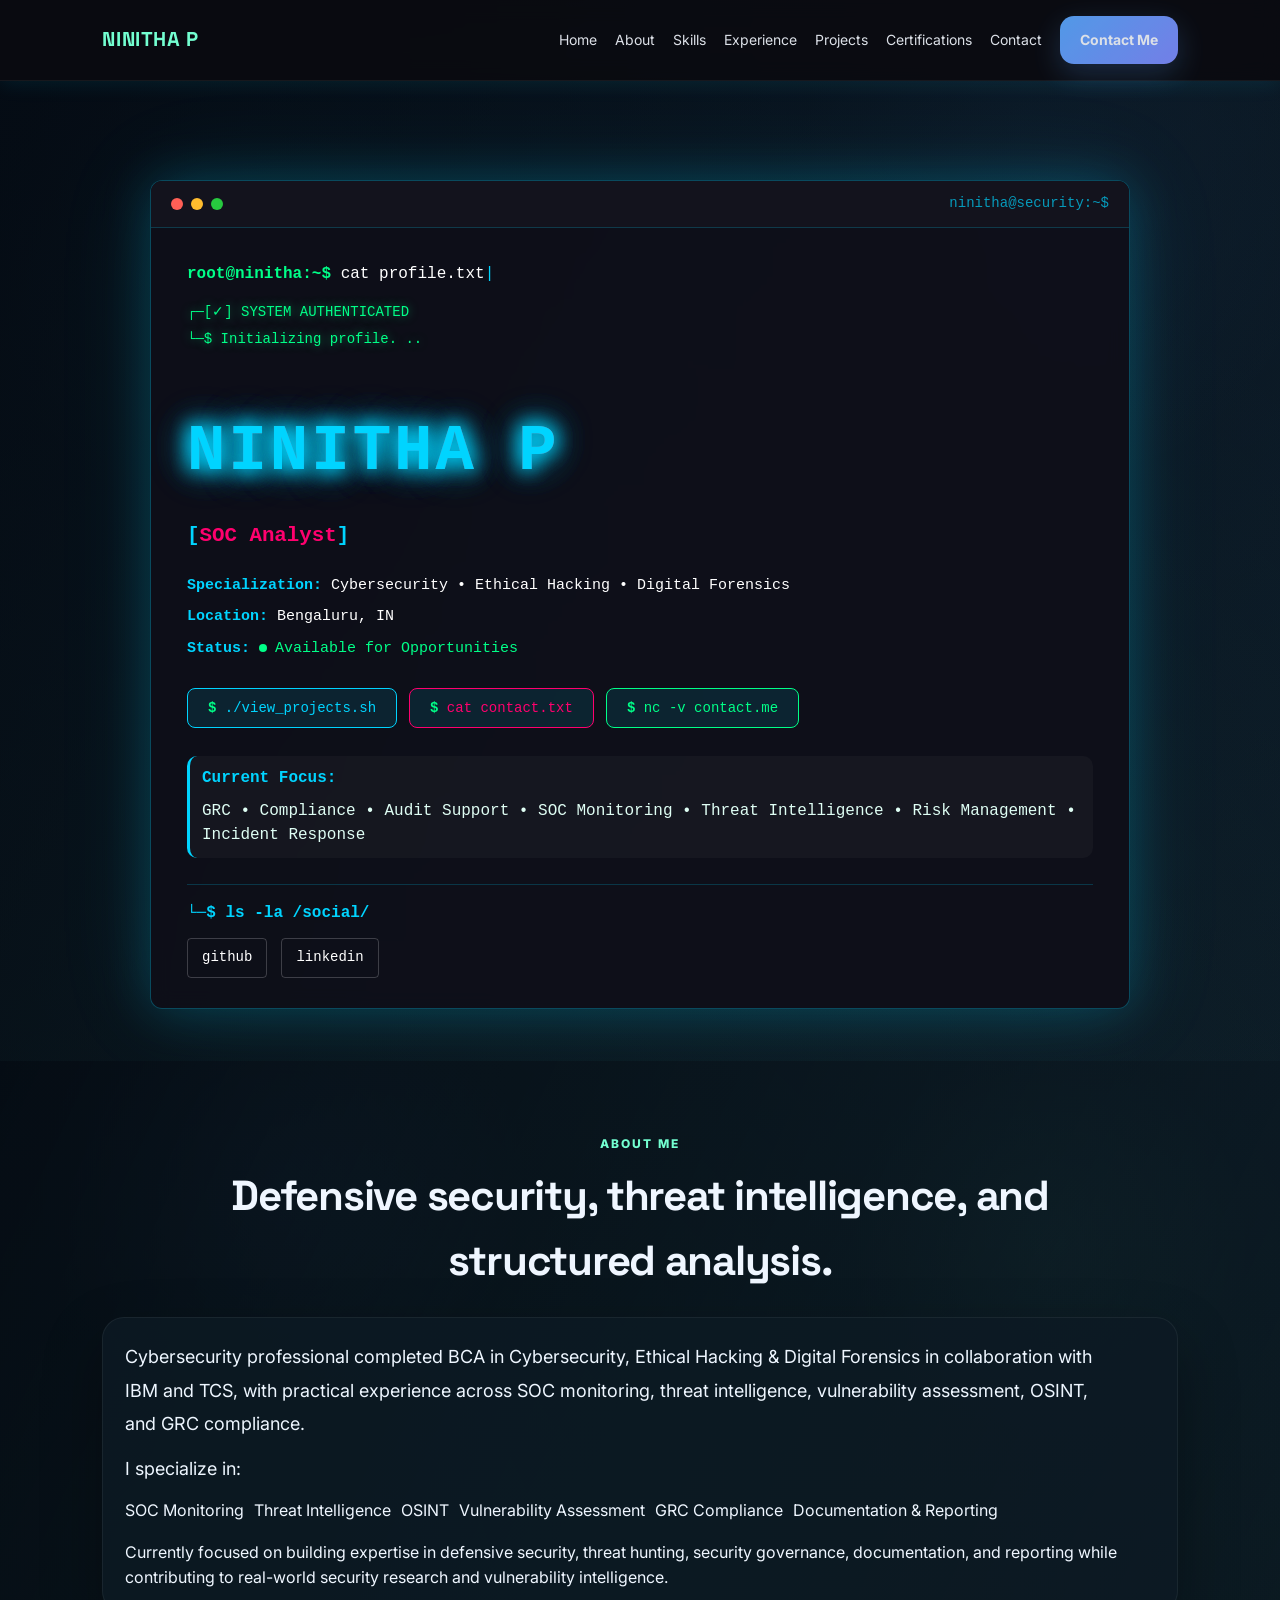
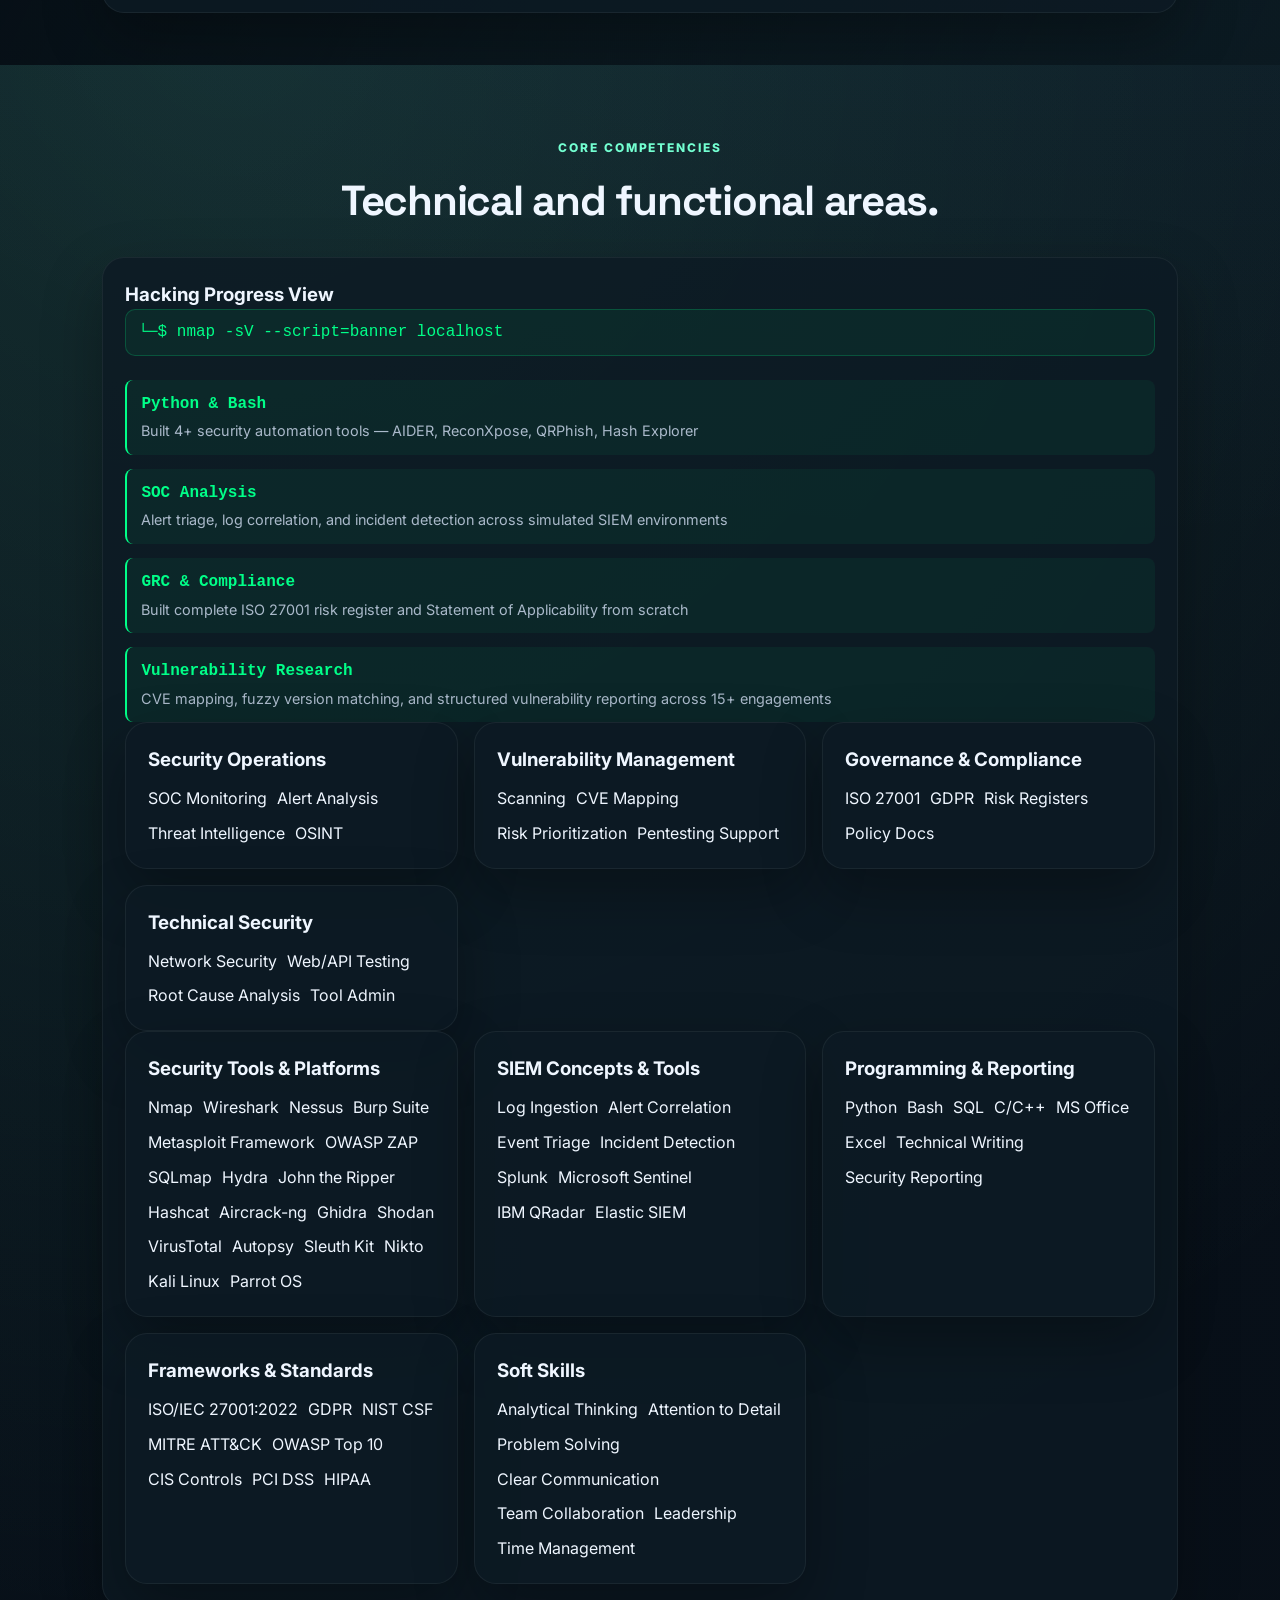
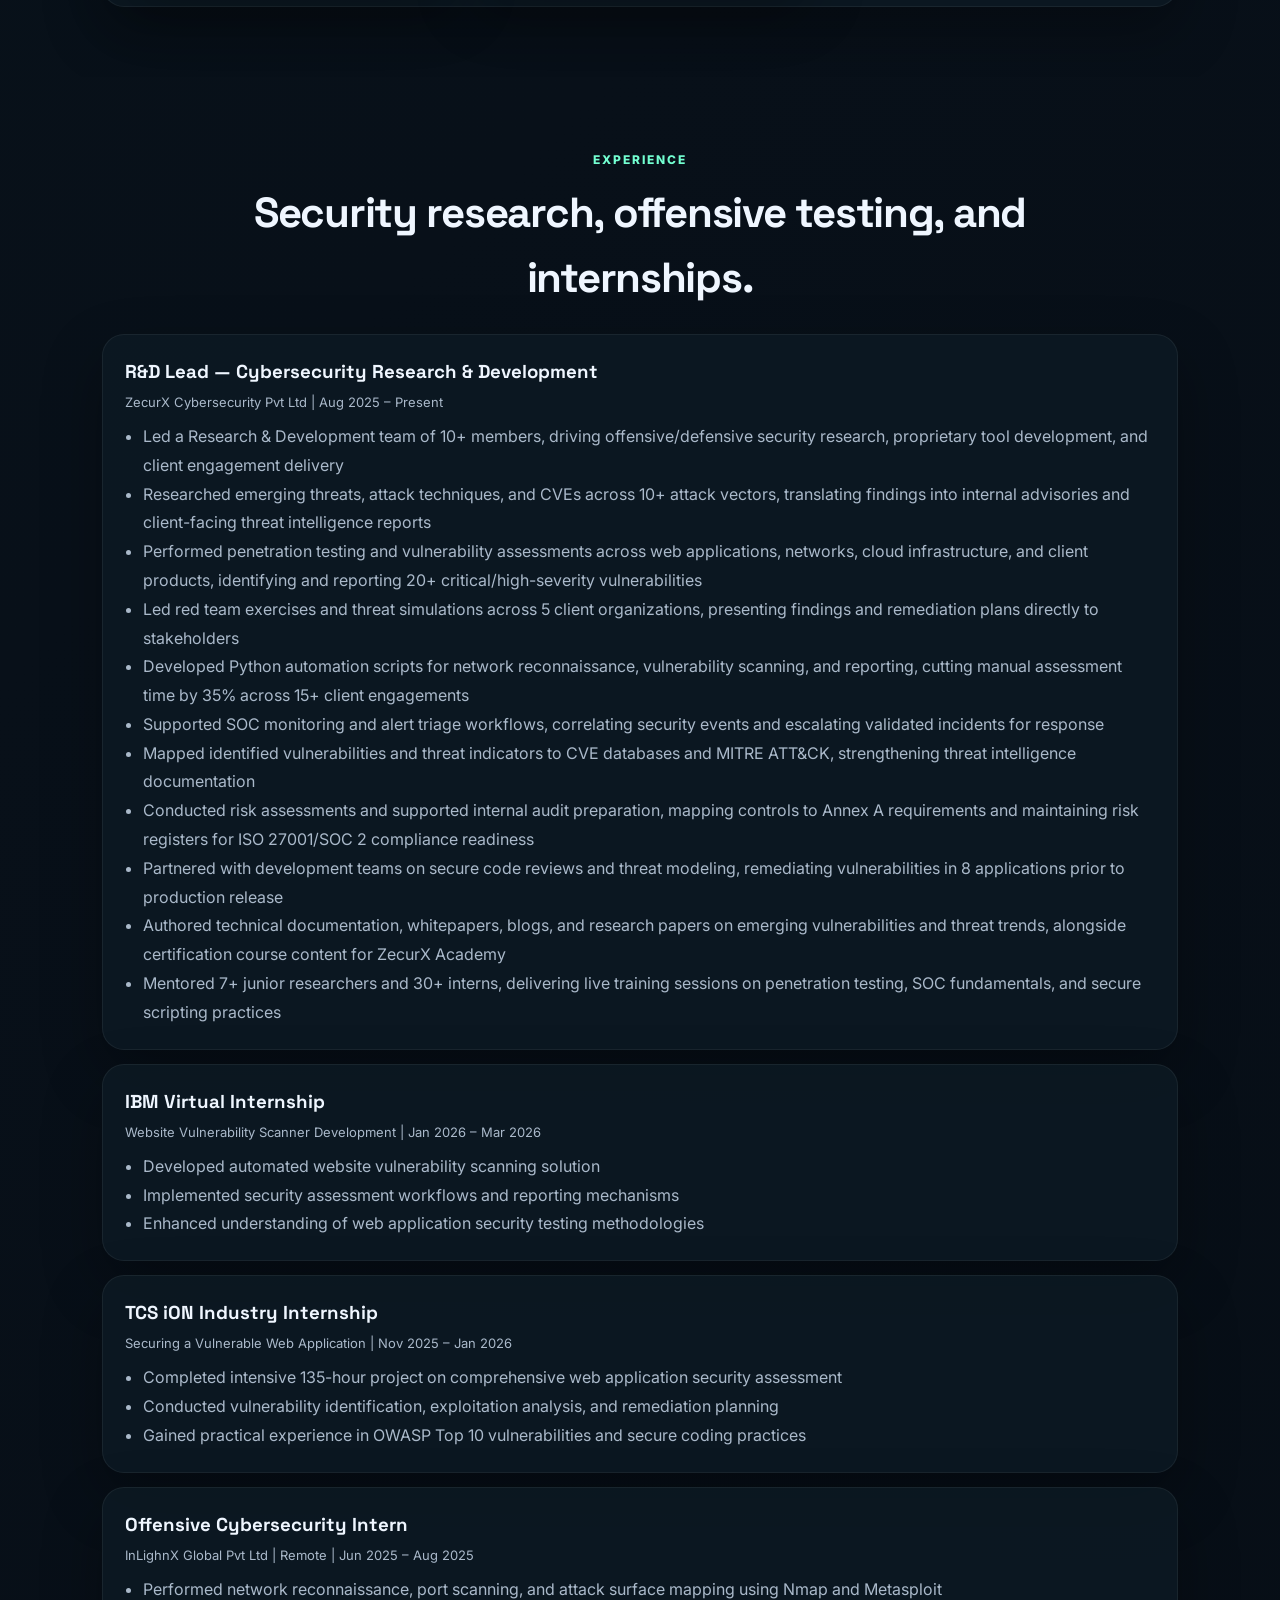
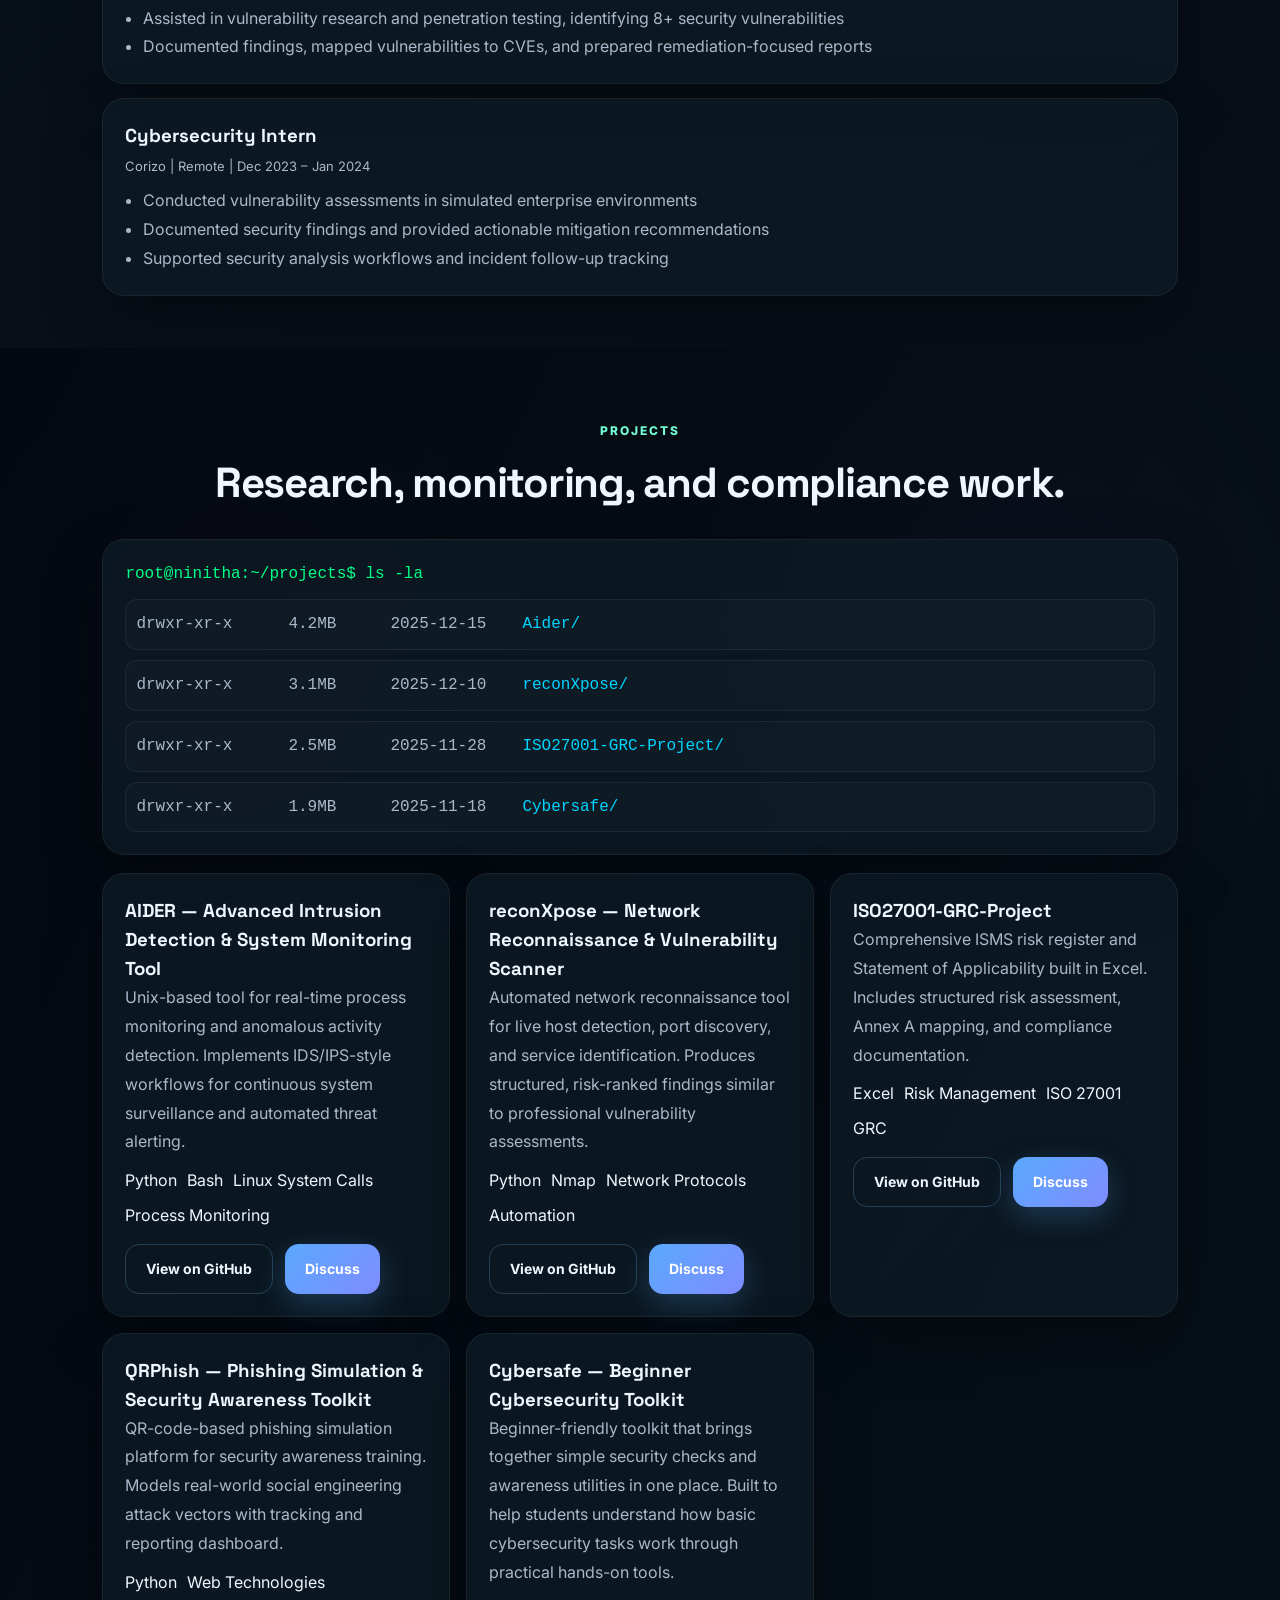
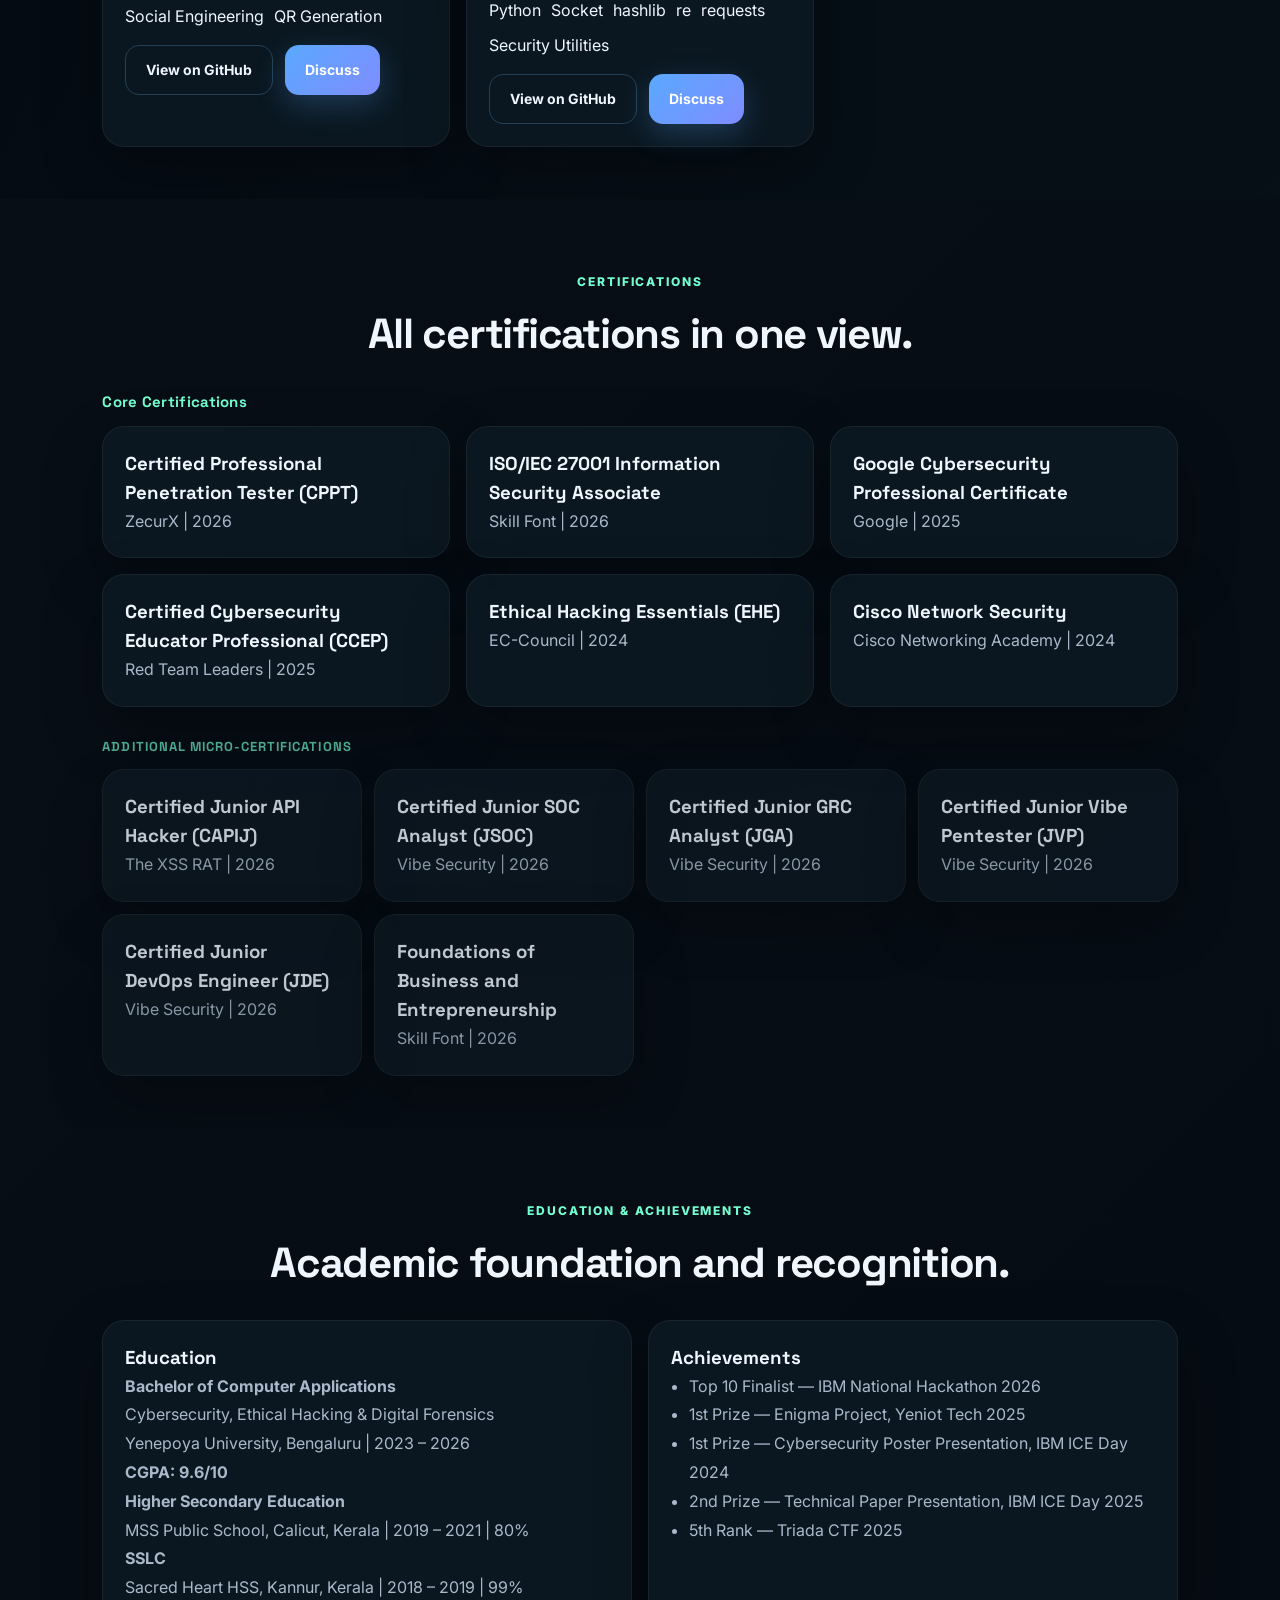
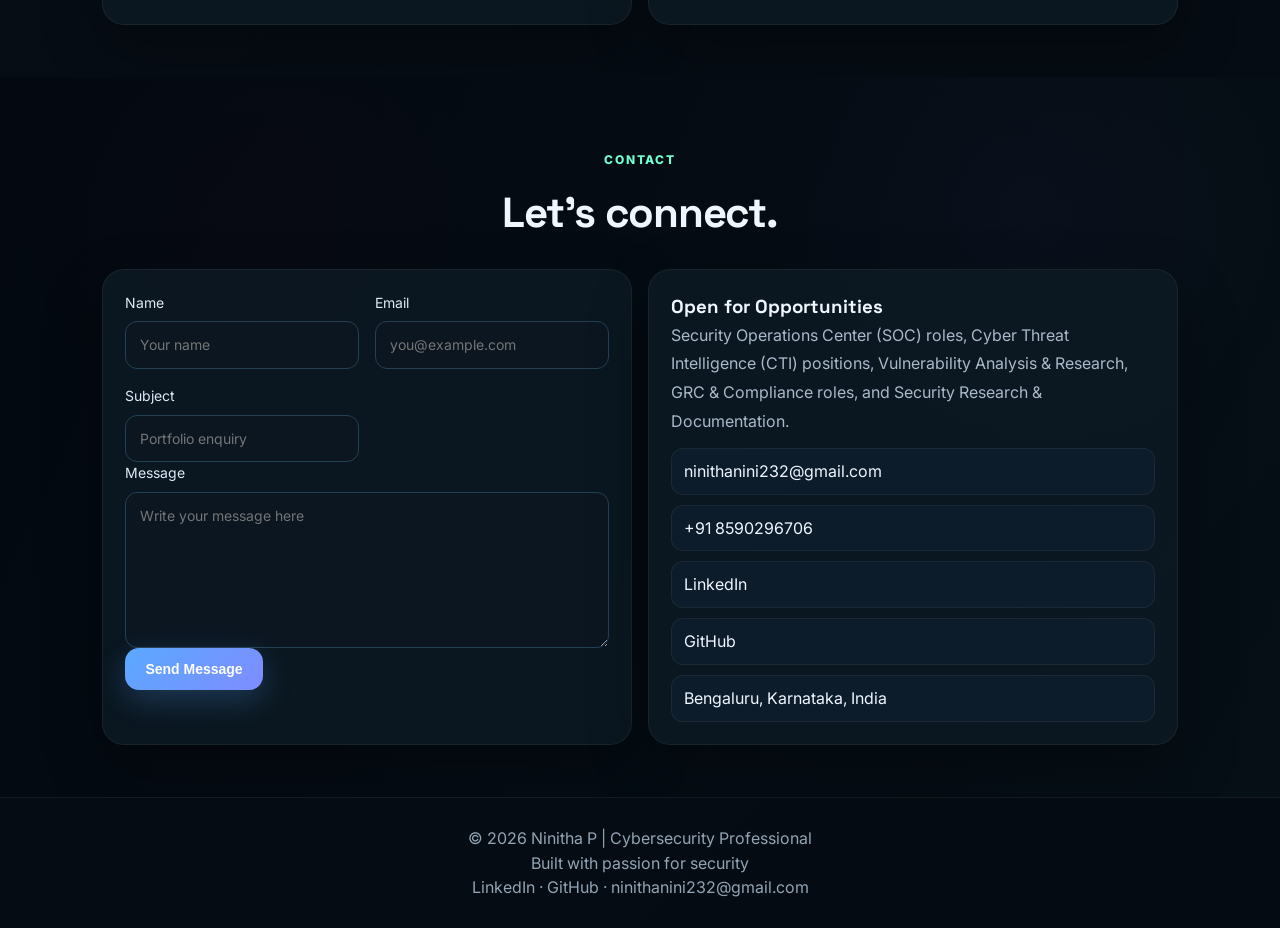
==== index.html @ de221ddd "Update CGPA in education section Updated CGPA from 9.4 to 9.6 for Bachelor's degree." ====
<!doctype html>
<html lang="en">
<head>
  <meta charset="utf-8" />
  <meta name="viewport" content="width=device-width, initial-scale=1" />
  <title>Ninitha P | Cybersecurity Professional</title>
  <meta name="description" content="Ninitha P - Cybersecurity Professional focused on SOC, threat intelligence, GRC, vulnerability research, and defensive security." />
  <meta name="theme-color" content="#07131a" />
  <meta property="og:title" content="Ninitha P | Cybersecurity Professional" />
  <meta property="og:description" content="Cybersecurity portfolio showcasing SOC, CTI, GRC, vulnerability research, projects, certifications, and experience." />
  <meta property="og:type" content="website" />
  <link rel="preconnect" href="https://fonts.googleapis.com" />
  <link rel="preconnect" href="https://fonts.gstatic.com" crossorigin />
  <link href="https://fonts.googleapis.com/css2?family=Inter:wght@400;500;600;700;800&family=Space+Grotesk:wght@400;500;700&display=swap" rel="stylesheet" />
  <link rel="stylesheet" href="css/style.css" />
</head>
<body>
  <div class="page-shell">
    <header class="site-header">
      <a class="brand" href="#home">NINITHA P</a>
      <button class="nav-toggle" aria-label="Toggle navigation" aria-expanded="false" aria-controls="primary-nav">☰</button>
      <nav id="primary-nav" class="nav">
        <a href="#home">Home</a>
        <a href="#about">About</a>
        <a href="#skills">Skills</a>
        <a href="#experience">Experience</a>
        <a href="#projects">Projects</a>
        <a href="#certifications">Certifications</a>
        <a href="#contact">Contact</a>
        <a class="button button-primary" href="#contact">Contact Me</a>
      </nav>
    </header>

    <main>
      <section id="home" class="terminal-hero section section-binary reveal">
        <canvas id="matrix-canvas" class="matrix-canvas" aria-hidden="true"></canvas>
        <div class="terminal-window">
          <div class="terminal-header">
            <span class="terminal-dot red"></span>
            <span class="terminal-dot yellow"></span>
            <span class="terminal-dot green"></span>
            <span class="terminal-title">ninitha@security:~$</span>
          </div>
          <div class="terminal-body">
            <p class="terminal-line"><span class="prompt">root@ninitha:~$</span> <span class="typed-text"></span><span class="cursor">|</span></p>
            <div class="output-text">
              <p class="glow-text">┌─[✓] SYSTEM AUTHENTICATED</p>
              <p class="glow-text">└─$ Initializing profile. ..</p>
              <br />
              <h1 class="glitch" data-text="NINITHA P">NINITHA P</h1>
              <h2 class="role-text"><span class="bracket">[</span><span class="rotating-roles"></span><span class="bracket">]</span></h2>
              <p class="bio-line"><span class="key">Specialization:</span> <span class="value">Cybersecurity • Ethical Hacking • Digital Forensics </span></p>
              <p class="bio-line"><span class="key">Location:</span> <span class="value">Bengaluru, IN</span></p>
              <p class="bio-line"><span class="key">Status:</span> <span class="value status-active">Available for Opportunities</span></p>
            </div>
            <div class="terminal-commands">
              <button class="cmd-btn" onclick="scrollToSection('projects')"><span class="prompt">$</span> ./view_projects.sh</button>
              <button class="cmd-btn secondary" onclick="window.location.hash='#contact'"><span class="prompt">$</span> cat contact.txt</button>
              <button class="cmd-btn tertiary" onclick="scrollToSection('contact')"><span class="prompt">$</span> nc -v contact.me</button>
            </div>
            <div class="focus-line">
              <span class="key">Current Focus:</span>
              <span class="value">GRC • Compliance • Audit Support • SOC Monitoring • Threat Intelligence • Risk Management • Incident Response</span>
            </div>
            <div class="terminal-footer">
              <p class="footer-line"><span class="key">└─$ ls -la /social/</span></p>
              <div class="social-links">
                <a href="https://github.com/Ninitha-67" target="_blank" rel="noreferrer">github</a>
                <a href="https://linkedin.com/in/ninithap" target="_blank" rel="noreferrer">linkedin</a>
              </div>
            </div>
          </div>
        </div>
      </section>

      <section id="about" class="section section-network reveal">
        <div class="section-heading">
          <p class="eyebrow">About Me</p>
          <h2>Defensive security, threat intelligence, and structured analysis.</h2>
        </div>
        <div class="glass content-box">
          <p class="about-highlight">Cybersecurity professional completed BCA in Cybersecurity, Ethical Hacking & Digital Forensics in collaboration with IBM and TCS, with practical experience across SOC monitoring, threat intelligence, vulnerability assessment, OSINT, and GRC compliance.</p>
          <p class="about-highlight">I specialize in:</p>
          <div class="tag-list about-tags">
            <span>SOC Monitoring</span>
            <span>Threat Intelligence</span>
            <span>OSINT</span>
            <span>Vulnerability Assessment</span>
            <span>GRC Compliance</span>
            <span>Documentation & Reporting</span>
          </div>
          <p class="closing">Currently focused on building expertise in defensive security, threat hunting, security governance, documentation, and reporting while contributing to real-world security research and vulnerability intelligence.</p>
        </div>
      </section>

      <section id="skills" class="section reveal">
        <div class="section-heading">
          <p class="eyebrow">Core Competencies</p>
          <h2>Technical and functional areas.</h2>
        </div>
        <div class="glass" style="margin:0 auto 18px;max-width:1100px">
          <h3>Hacking Progress View</h3>
          <div class="skill-hack">
            <div class="hack-header">└─$ nmap -sV --script=banner localhost</div>
            <div class="skill-proof-list">
              <div class="skill-proof-item">
                <span class="skill-proof-title">Python &amp; Bash</span>
                <span class="skill-proof-desc">Built 4+ security automation tools — AIDER, ReconXpose, QRPhish, Hash Explorer</span>
              </div>
              <div class="skill-proof-item">
                <span class="skill-proof-title">SOC Analysis</span>
                <span class="skill-proof-desc">Alert triage, log correlation, and incident detection across simulated SIEM environments</span>
              </div>
              <div class="skill-proof-item">
                <span class="skill-proof-title">GRC &amp; Compliance</span>
                <span class="skill-proof-desc">Built complete ISO 27001 risk register and Statement of Applicability from scratch</span>
              </div>
              <div class="skill-proof-item">
                <span class="skill-proof-title">Vulnerability Research</span>
                <span class="skill-proof-desc">CVE mapping, fuzzy version matching, and structured vulnerability reporting across 15+ engagements</span>
              </div>
            </div>
          </div>
        <div class="grid cards-4">
          <article class="glass skill-card">
            <h3>Security Operations</h3>
            <div class="tag-list"><span>SOC Monitoring</span><span>Alert Analysis</span><span>Threat Intelligence</span><span>OSINT</span></div>
          </article>
          <article class="glass skill-card">
            <h3>Vulnerability Management</h3>
            <div class="tag-list"><span>Scanning</span><span>CVE Mapping</span><span>Risk Prioritization</span><span>Pentesting Support</span></div>
          </article>
          <article class="glass skill-card">
            <h3>Governance & Compliance</h3>
            <div class="tag-list"><span>ISO 27001</span><span>GDPR</span><span>Risk Registers</span><span>Policy Docs</span></div>
          </article>
          <article class="glass skill-card">
            <h3>Technical Security</h3>
            <div class="tag-list"><span>Network Security</span><span>Web/API Testing</span><span>Root Cause Analysis</span><span>Tool Admin</span></div>
          </article>
        </div>

        <div class="grid cards-2 tech-blocks">
          <article class="glass">
            <h3>Security Tools & Platforms</h3>
            <div class="tag-list"><span>Nmap</span><span>Wireshark</span><span>Nessus</span><span>Burp Suite</span><span>Metasploit Framework</span><span>OWASP ZAP</span><span>SQLmap</span><span>Hydra</span><span>John the Ripper</span><span>Hashcat</span><span>Aircrack-ng</span><span>Ghidra</span><span>Shodan</span><span>VirusTotal</span><span>Autopsy</span><span>Sleuth Kit</span><span>Nikto</span><span>Kali Linux</span><span>Parrot OS</span></div>
          </article>
          <article class="glass">
            <h3>SIEM Concepts & Tools</h3>
            <div class="tag-list"><span>Log Ingestion</span><span>Alert Correlation</span><span>Event Triage</span><span>Incident Detection</span><span>Splunk</span><span>Microsoft Sentinel</span><span>IBM QRadar</span><span>Elastic SIEM</span></div>
          </article>
          <article class="glass">
            <h3>Programming & Reporting</h3>
            <div class="tag-list"><span>Python</span><span>Bash</span><span>SQL</span><span>C/C++</span><span>MS Office</span><span>Excel</span><span>Technical Writing</span><span>Security Reporting</span></div>
          </article>
          <article class="glass">
            <h3>Frameworks & Standards</h3>
            <div class="tag-list"><span>ISO/IEC 27001:2022</span><span>GDPR</span><span>NIST CSF</span><span>MITRE ATT&CK</span><span>OWASP Top 10</span><span>CIS Controls</span><span>PCI DSS</span><span>HIPAA</span></div>
          </article>
          <article class="glass">
            <h3>Soft Skills</h3>
            <div class="tag-list"><span>Analytical Thinking</span><span>Attention to Detail</span><span>Problem Solving</span><span>Clear Communication</span><span>Team Collaboration</span><span>Leadership</span><span>Time Management</span></div>
          </article>
        </div>
      </section>

      <section id="experience" class="section reveal">
        <div class="section-heading">
          <p class="eyebrow">Experience</p>
          <h2>Security research, offensive testing, and internships.</h2>
        </div>
        <div class="timeline">
          <article class="glass timeline-item">
            <h3>R&D Lead — Cybersecurity Research & Development</h3>
            <p class="meta">ZecurX Cybersecurity Pvt Ltd | Aug 2025 – Present</p>
            <ul>
              <li>Led a Research & Development team of 10+ members, driving offensive/defensive security research, proprietary tool development, and client engagement delivery</li>
              <li>Researched emerging threats, attack techniques, and CVEs across 10+ attack vectors, translating findings into internal advisories and client-facing threat intelligence reports</li>
              <li>Performed penetration testing and vulnerability assessments across web applications, networks, cloud infrastructure, and client products, identifying and reporting 20+ critical/high-severity vulnerabilities</li>
              <li>Led red team exercises and threat simulations across 5 client organizations, presenting findings and remediation plans directly to stakeholders</li>
              <li>Developed Python automation scripts for network reconnaissance, vulnerability scanning, and reporting, cutting manual assessment time by 35% across 15+ client engagements</li>
              <li>Supported SOC monitoring and alert triage workflows, correlating security events and escalating validated incidents for response</li>
              <li>Mapped identified vulnerabilities and threat indicators to CVE databases and MITRE ATT&CK, strengthening threat intelligence documentation</li>
              <li>Conducted risk assessments and supported internal audit preparation, mapping controls to Annex A requirements and maintaining risk registers for ISO 27001/SOC 2 compliance readiness</li>
              <li>Partnered with development teams on secure code reviews and threat modeling, remediating vulnerabilities in 8 applications prior to production release</li>
              <li>Authored technical documentation, whitepapers, blogs, and research papers on emerging vulnerabilities and threat trends, alongside certification course content for ZecurX Academy</li>
              <li>Mentored 7+ junior researchers and 30+ interns, delivering live training sessions on penetration testing, SOC fundamentals, and secure scripting practices</li>
            </ul>
          </article>
          <article class="glass timeline-item">
            <h3>IBM Virtual Internship</h3>
            <p class="meta">Website Vulnerability Scanner Development | Jan 2026 – Mar 2026</p>
            <ul>
              <li>Developed automated website vulnerability scanning solution</li>
              <li>Implemented security assessment workflows and reporting mechanisms</li>
              <li>Enhanced understanding of web application security testing methodologies</li>
            </ul>
          </article>
          <article class="glass timeline-item">
            <h3>TCS iON Industry Internship</h3>
            <p class="meta">Securing a Vulnerable Web Application | Nov 2025 – Jan 2026</p>
            <ul>
              <li>Completed intensive 135-hour project on comprehensive web application security assessment</li>
              <li>Conducted vulnerability identification, exploitation analysis, and remediation planning</li>
              <li>Gained practical experience in OWASP Top 10 vulnerabilities and secure coding practices</li>
            </ul>
          </article>
          <article class="glass timeline-item">
            <h3>Offensive Cybersecurity Intern</h3>
            <p class="meta">InLighnX Global Pvt Ltd | Remote | Jun 2025 – Aug 2025</p>
            <ul>
              <li>Performed network reconnaissance, port scanning, and attack surface mapping using Nmap and Metasploit</li>
              <li>Assisted in vulnerability research and penetration testing, identifying 8+ security vulnerabilities</li>
              <li>Documented findings, mapped vulnerabilities to CVEs, and prepared remediation-focused reports</li>
            </ul>
          </article>
          <article class="glass timeline-item">
            <h3>Cybersecurity Intern</h3>
            <p class="meta">Corizo | Remote | Dec 2023 – Jan 2024</p>
            <ul>
              <li>Conducted vulnerability assessments in simulated enterprise environments</li>
              <li>Documented security findings and provided actionable mitigation recommendations</li>
              <li>Supported security analysis workflows and incident follow-up tracking</li>
            </ul>
          </article>
        </div>
      </section>

      <section id="projects" class="section section-code reveal">
        <div class="section-heading">
          <p class="eyebrow">Projects</p>
          <h2>Research, monitoring, and compliance work.</h2>
        </div>
        <div class="glass project-terminal" style="max-width:1100px;margin:0 auto 18px">
          <div class="terminal-prompt">root@ninitha:~/projects$ ls -la</div>
          <div class="project-list">
            <div class="project-item"><span class="permissions">drwxr-xr-x</span><span class="size">4.2MB</span><span class="date">2025-12-15</span><a class="project-link" href="https://github.com/abhi-vmlinuz/Aider" target="_blank" rel="noreferrer">Aider/</a></div>
            <div class="project-item"><span class="permissions">drwxr-xr-x</span><span class="size">3.1MB</span><span class="date">2025-12-10</span><a class="project-link" href="https://github.com/Ninitha-67/reconXpose" target="_blank" rel="noreferrer">reconXpose/</a></div>
            <div class="project-item"><span class="permissions">drwxr-xr-x</span><span class="size">2.5MB</span><span class="date">2025-11-28</span><a class="project-link" href="https://github.com/Ninitha-67/ISO27001-GRC-Project" target="_blank" rel="noreferrer">ISO27001-GRC-Project/</a></div>
            <div class="project-item"><span class="permissions">drwxr-xr-x</span><span class="size">1.9MB</span><span class="date">2025-11-18</span><a class="project-link" href="https://github.com/Ninitha-67/Cybersafe" target="_blank" rel="noreferrer">Cybersafe/</a></div>
          </div>
        </div>
        <div class="grid cards-2 cards-5">
          <article class="glass project-card">
            <h3>AIDER — Advanced Intrusion Detection & System Monitoring Tool</h3>
            <p>Unix-based tool for real-time process monitoring and anomalous activity detection. Implements IDS/IPS-style workflows for continuous system surveillance and automated threat alerting.</p>
            <div class="tag-list"><span>Python</span><span>Bash</span><span>Linux System Calls</span><span>Process Monitoring</span></div>
            <div class="card-actions"><a class="button button-secondary" href="https://github.com/abhi-vmlinuz/Aider" target="_blank" rel="noreferrer">View on GitHub</a><a class="button button-primary" href="#contact">Discuss</a></div>
          </article>
          <article class="glass project-card">
            <h3>reconXpose — Network Reconnaissance & Vulnerability Scanner</h3>
            <p>Automated network reconnaissance tool for live host detection, port discovery, and service identification. Produces structured, risk-ranked findings similar to professional vulnerability assessments.</p>
            <div class="tag-list"><span>Python</span><span>Nmap</span><span>Network Protocols</span><span>Automation</span></div>
            <div class="card-actions"><a class="button button-secondary" href="https://github.com/Ninitha-67/reconXpose" target="_blank" rel="noreferrer">View on GitHub</a><a class="button button-primary" href="#contact">Discuss</a></div>
          </article>
          <article class="glass project-card">
            <h3>ISO27001-GRC-Project</h3>
            <p>Comprehensive ISMS risk register and Statement of Applicability built in Excel. Includes structured risk assessment, Annex A mapping, and compliance documentation.</p>
            <div class="tag-list"><span>Excel</span><span>Risk Management</span><span>ISO 27001</span><span>GRC</span></div>
            <div class="card-actions"><a class="button button-secondary" href="https://github.com/Ninitha-67/ISO27001-GRC-Project" target="_blank" rel="noreferrer">View on GitHub</a><a class="button button-primary" href="#contact">Discuss</a></div>
          </article>
          <article class="glass project-card">
            <h3>QRPhish — Phishing Simulation & Security Awareness Toolkit</h3>
            <p>QR-code-based phishing simulation platform for security awareness training. Models real-world social engineering attack vectors with tracking and reporting dashboard.</p>
            <div class="tag-list"><span>Python</span><span>Web Technologies</span><span>Social Engineering</span><span>QR Generation</span></div>
            <div class="card-actions"><a class="button button-secondary" href="https://github.com/Ninitha-67/QRPhish" target="_blank" rel="noreferrer">View on GitHub</a><a class="button button-primary" href="#contact">Discuss</a></div>
          </article>
          <article class="glass project-card">
            <h3>Cybersafe — Beginner Cybersecurity Toolkit</h3>
            <p>Beginner-friendly toolkit that brings together simple security checks and awareness utilities in one place. Built to help students understand how basic cybersecurity tasks work through practical hands-on tools.</p>
            <div class="tag-list"><span>Python</span><span>Socket</span><span>hashlib</span><span>re</span><span>requests</span><span>Security Utilities</span></div>
            <div class="card-actions"><a class="button button-secondary" href="https://github.com/Ninitha-67/Cybersafe" target="_blank" rel="noreferrer">View on GitHub</a><a class="button button-primary" href="#contact">Discuss</a></div>
          </article>
        </div>
      </section>

   <section id="certifications" class="section reveal">
        <div class="section-heading">
          <p class="eyebrow">Certifications</p>
          <h2>All certifications in one view.</h2>
        </div>

        <p class="cert-subheading">Core Certifications</p>
        <div class="grid cert-grid">
          <article class="glass cert-card"><h3>Certified Professional Penetration Tester (CPPT)</h3><p>ZecurX | 2026</p></article>
          <article class="glass cert-card"><h3>ISO/IEC 27001 Information Security Associate</h3><p>Skill Font | 2026</p></article>
          <article class="glass cert-card"><h3>Google Cybersecurity Professional Certificate</h3><p>Google | 2025</p></article>
          <article class="glass cert-card"><h3>Certified Cybersecurity Educator Professional (CCEP)</h3><p>Red Team Leaders | 2025</p></article>
          <article class="glass cert-card"><h3>Ethical Hacking Essentials (EHE)</h3><p>EC-Council | 2024</p></article>
          <article class="glass cert-card"><h3>Cisco Network Security</h3><p>Cisco Networking Academy | 2024</p></article>
        </div>

        <p class="cert-subheading cert-subheading-secondary">Additional Micro-Certifications</p>
        <div class="grid cert-grid cert-grid-secondary">
          <article class="glass cert-card cert-card-secondary"><h3>Certified Junior API Hacker (CAPIJ)</h3><p>The XSS RAT | 2026</p></article>
          <article class="glass cert-card cert-card-secondary"><h3>Certified Junior SOC Analyst (JSOC)</h3><p>Vibe Security | 2026</p></article>
          <article class="glass cert-card cert-card-secondary"><h3>Certified Junior GRC Analyst (JGA)</h3><p>Vibe Security | 2026</p></article>
          <article class="glass cert-card cert-card-secondary"><h3>Certified Junior Vibe Pentester (JVP)</h3><p>Vibe Security | 2026</p></article>
          <article class="glass cert-card cert-card-secondary"><h3>Certified Junior DevOps Engineer (JDE)</h3><p>Vibe Security | 2026</p></article>
          <article class="glass cert-card cert-card-secondary"><h3>Foundations of Business and Entrepreneurship</h3><p>Skill Font | 2026</p></article>
        </div>
      </section>

      <section id="education" class="section reveal">
        <div class="section-heading">
          <p class="eyebrow">Education & Achievements</p>
          <h2>Academic foundation and recognition.</h2>
        </div>
        <div class="grid cards-2">
          <article class="glass edu-card">
            <h3>Education</h3>
            <p><strong>Bachelor of Computer Applications</strong><br/>Cybersecurity, Ethical Hacking & Digital Forensics<br/>Yenepoya University, Bengaluru | 2023 – 2026<br/><strong>CGPA: 9.6/10</strong> </p>
            <p><strong>Higher Secondary Education</strong><br/>MSS Public School, Calicut, Kerala | 2019 – 2021 | 80%</p>
            <p><strong>SSLC</strong><br/>Sacred Heart HSS, Kannur, Kerala | 2018 – 2019 | 99%</p>
          </article>
          <article class="glass edu-card">
            <h3>Achievements</h3>
            <ul>
              <li>Top 10 Finalist — IBM National Hackathon 2026</li>
              <li>1st Prize — Enigma Project, Yeniot Tech 2025</li>
              <li>1st Prize — Cybersecurity Poster Presentation, IBM ICE Day 2024</li>
              <li>2nd Prize — Technical Paper Presentation, IBM ICE Day 2025</li>
              <li>5th Rank — Triada CTF 2025</li>
            </ul>
          </article>
        </div>
      </section>

      <section id="contact" class="section section-code reveal">
        <div class="section-heading">
          <p class="eyebrow">Contact</p>
          <h2>Let's connect.</h2>
        </div>
        <div class="grid cards-2">
          <form class="glass contact-form" id="contactForm">
            <div class="field-grid">
              <label>Name<input type="text" name="name" required placeholder="Your name" /></label>
              <label>Email<input type="email" name="email" required placeholder="you@example.com" /></label>
              <label>Subject<input type="text" name="subject" placeholder="Portfolio enquiry" /></label>
            </div>
            <label>Message<textarea name="message" rows="6" required placeholder="Write your message here"></textarea></label>
            <button class="button button-primary" type="submit">Send Message</button>
            <p class="form-note" id="formNote"></p>
          </form>
          <article class="glass contact-card">
            <h3>Open for Opportunities</h3>
            <p>Security Operations Center (SOC) roles, Cyber Threat Intelligence (CTI) positions, Vulnerability Analysis & Research, GRC & Compliance roles, and Security Research & Documentation.</p>
            <div class="contact-list">
              <a href="mailto:ninithanini232@gmail.com">ninithanini232@gmail.com</a>
              <a href="tel:+918590296706">+91 8590296706</a>
              <a href="https://linkedin.com/in/ninithap" target="_blank" rel="noreferrer">LinkedIn</a>
              <a href="https://github.com/Ninitha-67" target="_blank" rel="noreferrer">GitHub</a>
              <span>Bengaluru, Karnataka, India</span>
            </div>
          </article>
        </div>
      </section>
    </main>

    <footer>
      <p>© 2026 Ninitha P | Cybersecurity Professional</p>
      <p>Built with passion for security</p>
      <p><a href="https://linkedin.com/in/ninithap" target="_blank" rel="noreferrer">LinkedIn</a> · <a href="https://github.com/Ninitha-67" target="_blank" rel="noreferrer">GitHub</a> · <a href="mailto:ninithanini232@gmail.com">ninithanini232@gmail.com</a></p>
    </footer>
  </div>

  <script src="js/main.js"></script>
</body>
</html>
---- css/style.css ----
:root{
  --bg:#07131a;
  --bg2:#0d1a24;
  --panel:rgba(13,26,36,.82);
  --panel2:#102334;
  --text:#eff6ff;
  --muted:#aab9ca;
  --accent:#73ffd1;
  --accent2:#5aa9ff;
  --line:#244055;
  --shadow:0 24px 60px rgba(0,0,0,.3);
}
*{box-sizing:border-box;margin:0;padding:0}
html{scroll-behavior:smooth}
body{
  font-family:Inter,Arial,sans-serif;
  background:
    radial-gradient(circle at 18% 18%,rgba(115,255,209,.12),transparent 22%),
    radial-gradient(circle at 82% 0,rgba(90,169,255,.16),transparent 24%),
    linear-gradient(135deg,var(--bg),#081019 38%,#050b12);
  color:var(--text);
  line-height:1.55;
}
body{padding-top:80px}
a{color:inherit;text-decoration:none}
.page-shell{position:relative;overflow:hidden}
.site-header{
  position:fixed;top:0;left:0;width:100%;z-index:1000;display:flex;justify-content:space-between;align-items:center;
  gap:16px;padding:16px 8%;background:rgba(10,10,15,.95);backdrop-filter:blur(10px);box-shadow:0 2px 20px rgba(0,212,255,.1);border-bottom:1px solid rgba(255,255,255,.06);transition:all .3s ease
}
.site-header.scrolled{padding:10px 8%;box-shadow:0 2px 30px rgba(0,212,255,.2)}
.brand{font-family:'Space Grotesk',Inter,sans-serif;font-weight:800;letter-spacing:.03em;font-size:20px;color:var(--accent)}
.nav{display:flex;align-items:center;gap:18px;flex-wrap:wrap}
.nav a{font-size:14px;color:#f3f8ff;opacity:.9;position:relative}
.nav a:after{content:"";position:absolute;left:0;bottom:-4px;width:0;height:2px;background:var(--accent);transition:.2s}
.nav a:hover:after{width:100%}
.nav-toggle{display:none;background:transparent;border:1px solid var(--line);color:var(--text);padding:8px 10px;border-radius:10px}

.hero,.section{padding:74px 8% 52px;position:relative;overflow:hidden}
.hero{min-height:100vh;display:flex;align-items:center;justify-content:space-between;gap:42px}
.hero::before,.section::before{content:"";position:absolute;inset:0;pointer-events:none;z-index:0}
.section-binary::before{background:linear-gradient(115deg,rgba(3,8,16,.86),rgba(7,19,26,.46)),radial-gradient(circle at 18% 22%,rgba(115,255,209,.06),transparent 18%),radial-gradient(circle at 82% 14%,rgba(90,169,255,.08),transparent 20%)}
.section-network::before{background:linear-gradient(115deg,rgba(3,8,16,.88),rgba(7,19,26,.52)),radial-gradient(circle at 22% 20%,rgba(90,169,255,.14),transparent 22%),radial-gradient(circle at 82% 30%,rgba(115,255,209,.06),transparent 18%)}
.section-code::before{background:linear-gradient(115deg,rgba(3,8,16,.88),rgba(7,19,26,.48)),radial-gradient(circle at 20% 20%,rgba(255,0,110,.08),transparent 20%),radial-gradient(circle at 80% 18%,rgba(139,92,246,.08),transparent 22%)}

.hero-bg{position:absolute;inset:0;z-index:0;pointer-events:none;overflow:hidden}
.hero-bg .layer{position:absolute;background-position:center;background-repeat:no-repeat;background-size:cover;box-shadow:0 20px 80px rgba(0,0,0,.4);filter:contrast(1.08) saturate(1.2) brightness(.78)}
.hero-bg .layer::after{content:"";position:absolute;inset:0;background:linear-gradient(180deg,rgba(3,8,16,.18),rgba(3,8,16,.66));}
.hero-bg .layer.one{left:-6%;top:4%;width:42%;height:82%;border-radius:28px;transform:rotate(-2deg);background-image:url('1cd3f0a778a87c579bd8e5859b69a0c8.jpg');animation:floatBg 16s ease-in-out infinite}
.hero-bg .layer.two{right:2%;top:10%;width:34%;height:72%;border-radius:28px;transform:rotate(3deg);background-image:url('3f1e77feeddfda15e2059114e46c1d96.jpg');animation:floatBg 18s ease-in-out infinite reverse}
@keyframes floatBg{0%,100%{transform:translateY(0) scale(1)}50%{transform:translateY(-8px) scale(1.02)}}

.hero > *, .section > *{position:relative;z-index:1}
.terminal-hero{min-height:100vh;display:flex;align-items:center;justify-content:center;padding:100px 8% 52px}
.terminal-window{max-width:980px;width:100%;background:rgba(15,15,25,.9);border-radius:12px;box-shadow:0 0 50px rgba(0,212,255,.2),0 0 100px rgba(0,212,255,.1);border:1px solid rgba(0,212,255,.3);backdrop-filter:blur(10px);position:relative;overflow:hidden;z-index:1}
.terminal-header{background:rgba(20,20,30,.95);padding:12px 20px;border-bottom:1px solid rgba(0,212,255,.2);display:flex;align-items:center;gap:8px}
.terminal-dot{width:12px;height:12px;border-radius:50%;display:inline-block}
.terminal-dot.red{background:#ff5f56}.terminal-dot.yellow{background:#ffbd2e}.terminal-dot.green{background:#27c93f}
.terminal-title{margin-left:auto;color:rgba(0,212,255,.7);font-family:'Courier New',monospace;font-size:14px}
.terminal-body{padding:34px 36px 30px;font-family:'Courier New',monospace;position:relative}
.terminal-line{color:#00d4ff;margin-bottom:16px;font-size:16px}
.prompt{color:#00ff88;font-weight:bold}
.typed-text{color:#fff}
.cursor{animation:blink 1s infinite;color:#00d4ff}
@keyframes blink{0%,50%{opacity:1}51%,100%{opacity:0}}
.glow-text{color:#00ff88;text-shadow:0 0 10px rgba(0,255,136,.5);margin:5px 0;font-size:14px}
.glitch{font-size:clamp(2.6rem,5vw,4.2rem);font-weight:900;color:#00d4ff;text-shadow:0 0 20px rgba(0,212,255,.8),0 0 40px rgba(0,212,255,.4);margin:22px 0 8px;position:relative;letter-spacing:3px;display:inline-block}
.glitch::before,.glitch::after{content:attr(data-text);position:absolute;top:0;left:0;opacity:.8}
.glitch::before{animation:glitch-1 .3s infinite;color:#ff006e;z-index:-1}.glitch::after{animation:glitch-2 .3s infinite;color:#00ff88;z-index:-2}
@keyframes glitch-1{0%,100%{transform:translate(0)}33%{transform:translate(-2px,2px)}66%{transform:translate(2px,-2px)}}
@keyframes glitch-2{0%,100%{transform:translate(0)}33%{transform:translate(2px,-2px)}66%{transform:translate(-2px,2px)}}
.role-text{font-size:1.3rem;color:#fff;margin:10px 0 22px}.bracket{color:#00d4ff;font-weight:bold}.rotating-roles{color:#ff006e;font-weight:600;transition:opacity .5s}
.bio-line{margin:8px 0;font-size:15px}.key{color:#00d4ff;font-weight:bold}.value{color:#fff}.status-active{color:#00ff88}.status-active::before{content:'';width:8px;height:8px;background:#00ff88;border-radius:50%;display:inline-block;margin-right:8px;animation:pulse 2s infinite}
@keyframes pulse{0%,100%{opacity:1;box-shadow:0 0 10px rgba(0,255,136,.8)}50%{opacity:.5;box-shadow:0 0 5px rgba(0,255,136,.4)}}
.terminal-commands{margin:28px 0;display:flex;flex-wrap:wrap;gap:12px}.cmd-btn{background:rgba(0,212,255,.1);border:1px solid #00d4ff;color:#00d4ff;padding:11px 20px;border-radius:8px;font-family:'Courier New',monospace;font-size:14px;cursor:pointer;transition:all .3s ease;position:relative;overflow:hidden}
.cmd-btn::before{content:'';position:absolute;top:0;left:-100%;width:100%;height:100%;background:linear-gradient(90deg,transparent,rgba(0,212,255,.3),transparent);transition:left .5s}.cmd-btn:hover{background:rgba(0,212,255,.2);box-shadow:0 0 20px rgba(0,212,255,.4);transform:translateY(-2px)}.cmd-btn:hover::before{left:100%}
.cmd-btn.secondary{border-color:#ff006e;color:#ff006e}.cmd-btn.secondary:hover{background:rgba(255,0,110,.2);box-shadow:0 0 20px rgba(255,0,110,.4)}.cmd-btn.tertiary{border-color:#00ff88;color:#00ff88}.cmd-btn.tertiary:hover{background:rgba(0,255,136,.2);box-shadow:0 0 20px rgba(0,255,136,.4)}
.focus-line{margin-top:14px;padding:10px 12px;border-left:3px solid #00d4ff;background:rgba(255,255,255,.03);border-radius:10px;font-family:'Courier New',monospace;display:flex;gap:8px;flex-wrap:wrap;align-items:center}.focus-line .value{color:#dffef4}
.contact-strip{margin:14px 0 18px;display:flex;flex-wrap:wrap;gap:10px}.contact-strip a,.contact-strip span{padding:8px 12px;border:1px solid rgba(255,255,255,.12);border-radius:999px;background:rgba(255,255,255,.03);font-size:13px;color:#e8ffff}
.terminal-footer{margin-top:26px;padding-top:16px;border-top:1px solid rgba(0,212,255,.2)}.footer-line{color:#00d4ff;margin-bottom:12px}.social-links{display:flex;gap:14px;flex-wrap:wrap}.social-links a{color:#fff;text-decoration:none;padding:8px 14px;border:1px solid rgba(255,255,255,.2);border-radius:4px;transition:all .3s ease;font-size:14px}.social-links a:hover{border-color:#00d4ff;color:#00d4ff;box-shadow:0 0 15px rgba(0,212,255,.3);transform:translateY(-2px)}
.social-links i{margin-right:8px}
.matrix-canvas{position:absolute;inset:0;width:100%;height:100%;opacity:.15;z-index:0}
.threat-indicator{max-width:980px;margin:0 auto 18px;padding:16px 18px;background:rgba(15,15,25,.78);border:1px solid rgba(0,212,255,.25);border-radius:16px;box-shadow:var(--shadow)}
.threat-level{display:flex;justify-content:space-between;align-items:center;gap:12px;color:#00d4ff;font-family:'Courier New',monospace;margin-bottom:10px}.level-text{color:#00ff88}.level-bar{width:100%;height:10px;border-radius:999px;background:rgba(255,255,255,.08);overflow:hidden}.level-fill{height:100%;width:32%;background:linear-gradient(90deg,#00d4ff,#00ff88);border-radius:999px;box-shadow:0 0 12px rgba(0,212,255,.35)}
.skill-hack{display:grid;gap:14px}.hack-header{font-family:'Courier New',monospace;color:#00ff88;background:rgba(0,255,136,.06);border:1px solid rgba(0,255,136,.2);padding:10px 12px;border-radius:10px}
.skill-proof-list{display:grid;gap:14px;margin-top:10px}
.skill-proof-item{display:flex;flex-direction:column;gap:4px;padding:12px 14px;border-left:2px solid #00ff88;background:rgba(0,255,136,.05);border-radius:8px}
.skill-proof-title{font-weight:700;color:#00ff88;font-family:'Courier New',monospace}
.skill-proof-desc{font-size:.9rem;color:var(--muted)}
.project-terminal{font-family:'Courier New',monospace;background:rgba(15,15,25,.78);border:1px solid rgba(0,212,255,.22);border-radius:16px;padding:16px}.terminal-prompt{color:#00ff88;margin-bottom:12px}.project-list{display:grid;gap:10px}.project-item{display:grid;grid-template-columns:140px 90px 120px 1fr;gap:12px;align-items:center;padding:12px 10px;border:1px solid rgba(255,255,255,.06);border-radius:12px;background:rgba(255,255,255,.02)}.project-link{color:#00d4ff}.permissions,.size,.date{color:#aab9ca}
.hero-numbers{position:absolute;inset:0;overflow:hidden;pointer-events:none;z-index:0;opacity:.16;filter:blur(.1px)}
.hero-numbers span{position:absolute;color:rgba(115,255,209,.22);font-weight:800;letter-spacing:.08em;animation:floatNumber 22s linear infinite;user-select:none;text-shadow:0 0 12px rgba(115,255,209,.08)}
.hero-numbers span:nth-child(odd){color:rgba(90,169,255,.18)}
@keyframes floatNumber{from{transform:translateY(22vh) translateX(0) scale(.98);opacity:0}12%{opacity:.55}to{transform:translateY(-125vh) translateX(30px) scale(1.02);opacity:0}}

.hero-left{flex:1;min-width:0}
.hero-right{flex:.72;display:flex;justify-content:center;align-items:center}
.hero-title{font-family:'Space Grotesk',Inter,sans-serif;font-size:clamp(42px,6vw,72px);line-height:1.02;font-weight:800;letter-spacing:-.04em}
.hero-title span{color:var(--accent)}
.hero-subtitle{margin-top:16px;font-size:clamp(22px,3vw,32px);line-height:1.35;color:#bbfcec;font-weight:600}
.hero-text,.hero-description{max-width:760px;margin-top:16px;color:#eef6ff;font-size:16px;line-height:1.8;text-shadow:0 1px 10px rgba(0,0,0,.4)}
.hero-actions,.card-actions{display:flex;gap:12px;flex-wrap:wrap;margin-top:22px}
.button{display:inline-flex;align-items:center;justify-content:center;border:none;cursor:pointer;padding:13px 20px;border-radius:14px;font-size:14px;font-weight:700;transition:.2s;box-shadow:0 10px 30px rgba(90,169,255,.24)}
.button-primary{background:linear-gradient(135deg,var(--accent2),#7f8cff);color:#fff}
.button-secondary{background:transparent;border:1px solid var(--line);color:#eff6ff;box-shadow:none}
.button:hover{transform:translateY(-3px)}

.glass{background:var(--panel);border:1px solid rgba(255,255,255,.06);border-radius:22px;box-shadow:var(--shadow);padding:22px}
.hero-card{width:min(100%,360px);aspect-ratio:1/1;background:linear-gradient(180deg,rgba(12,23,36,.82),rgba(8,16,25,.9));border:1px solid rgba(255,255,255,.06);border-radius:28px;box-shadow:var(--shadow);display:grid;place-items:center;padding:24px}
.hero-card-top{display:flex;align-items:center;gap:8px;color:var(--muted);font-size:13px;position:absolute;top:18px;left:20px}
.status-dot{width:9px;height:9px;border-radius:50%;background:var(--accent);box-shadow:0 0 16px rgba(115,255,209,.55)}
.hero-avatar{width:182px;height:182px;border-radius:34px;background:linear-gradient(135deg,#0c1823,#11283a);border:1px solid rgba(115,255,209,.22);display:grid;place-items:center;box-shadow:0 18px 35px rgba(0,0,0,.35),inset 0 1px 0 rgba(255,255,255,.05);font-size:72px;font-weight:800;letter-spacing:-.06em;color:var(--accent)}
.hero-stats{display:flex;gap:16px;position:absolute;bottom:18px;left:18px;right:18px;justify-content:space-between}
.hero-stats div{background:rgba(7,19,26,.62);border:1px solid rgba(255,255,255,.05);border-radius:14px;padding:10px 12px;min-width:88px;text-align:center}
.hero-stats strong{display:block;font-size:20px}
.hero-stats span{display:block;color:var(--muted);font-size:12px;margin-top:2px}

.eyebrow{color:var(--accent);font-size:12px;font-weight:800;letter-spacing:.16em;text-transform:uppercase}
.section-heading{max-width:900px;margin:0 auto 24px;text-align:center}
.section-heading h2{font-family:'Space Grotesk',Inter,sans-serif;font-size:clamp(28px,4vw,42px);letter-spacing:-.03em;margin-top:10px}
.content-box{max-width:1100px;margin:0 auto}
.about-highlight{font-size:18px;line-height:1.85;color:#eef6ff;max-width:980px;margin-bottom:12px}
.about-tags{margin-top:16px}
.split-grid,.grid,.tag-list,.contact-list,.field-grid{display:grid;gap:16px}
.split-grid{grid-template-columns:repeat(auto-fit,minmax(220px,1fr));margin-top:20px}
.grid.cards-4{grid-template-columns:repeat(auto-fit,minmax(250px,1fr))}
.grid.cards-2{grid-template-columns:repeat(auto-fit,minmax(320px,1fr))}
.tag-list{display:flex;flex-wrap:wrap;gap:10px;margin-top:12px}
.grid.cert-grid{grid-template-columns:repeat(auto-fit,minmax(260px,1fr))}
.cert-subheading{max-width:1100px;margin:0 auto 12px;font-family:'Space Grotesk',Inter,sans-serif;font-weight:700;font-size:15px;color:var(--accent);letter-spacing:.02em}
.cert-subheading-secondary{margin-top:30px;opacity:.65;font-size:13px;text-transform:uppercase;letter-spacing:.08em}
.cert-card-secondary{opacity:.8}
.grid.cert-grid-secondary{grid-template-columns:repeat(auto-fit,minmax(230px,1fr));gap:12px}
.closing{margin-top:18px}

.timeline{display:grid;gap:14px;max-width:1100px;margin:0 auto}
.timeline-item h3,.project-card h3,.cert-card h3,.edu-card h3,.contact-card h3{font-family:'Space Grotesk',Inter,sans-serif}
.meta{color:var(--muted);font-size:13px;margin:6px 0 10px}
.timeline-item ul,.edu-card ul{padding-left:18px;color:var(--muted);line-height:1.8}

.cards-5 .project-card{min-height:100%}
.project-card p,.cert-card p,.edu-card p,.contact-card p{color:var(--muted);line-height:1.8}
.card-actions{margin-top:16px}

.field-grid{grid-template-columns:repeat(2,minmax(0,1fr))}
.field-grid label,.contact-form label{display:grid;gap:8px;font-size:14px;color:#dfe9f7}
.contact-form input,.contact-form textarea{
  width:100%;padding:12px 14px;border-radius:12px;border:1px solid var(--line);background:#0b1621;color:var(--text);font:inherit;outline:none
}
.contact-form textarea{resize:vertical}
.form-note{margin-top:10px;color:var(--accent)}
.contact-list{grid-template-columns:1fr;gap:10px;margin-top:12px}
.contact-list a,.contact-list span{padding:10px 12px;border:1px solid rgba(255,255,255,.06);border-radius:12px;background:rgba(16,35,52,.5)}

.reveal{opacity:0;transform:translateY(24px);transition:opacity .6s ease, transform .6s ease}
.reveal.visible{opacity:1;transform:translateY(0)}

footer{padding:28px 8%;text-align:center;color:#92a4b4;border-top:1px solid rgba(255,255,255,.06)}

@media (max-width: 860px){
  .site-header{padding:14px 18px;flex-wrap:wrap}
  .nav-toggle{display:inline-flex}
  .nav{display:none;width:100%;flex-direction:column;align-items:flex-start;padding-top:10px}
  .nav.open{display:flex}
  .hero{padding:54px 18px 40px;flex-direction:column;text-align:center;min-height:auto}
  .hero-right{width:100%}
  .hero-text{margin-left:auto;margin-right:auto}
  .hero-actions{justify-content:center}
  .terminal-window{max-width:340px;margin:0 auto}
  .section{padding:58px 18px}
  .section-heading h2{font-size:32px}
  .field-grid{grid-template-columns:1fr}
  .project-item{grid-template-columns:1fr}
  .skill-row{grid-template-columns:1fr}
}
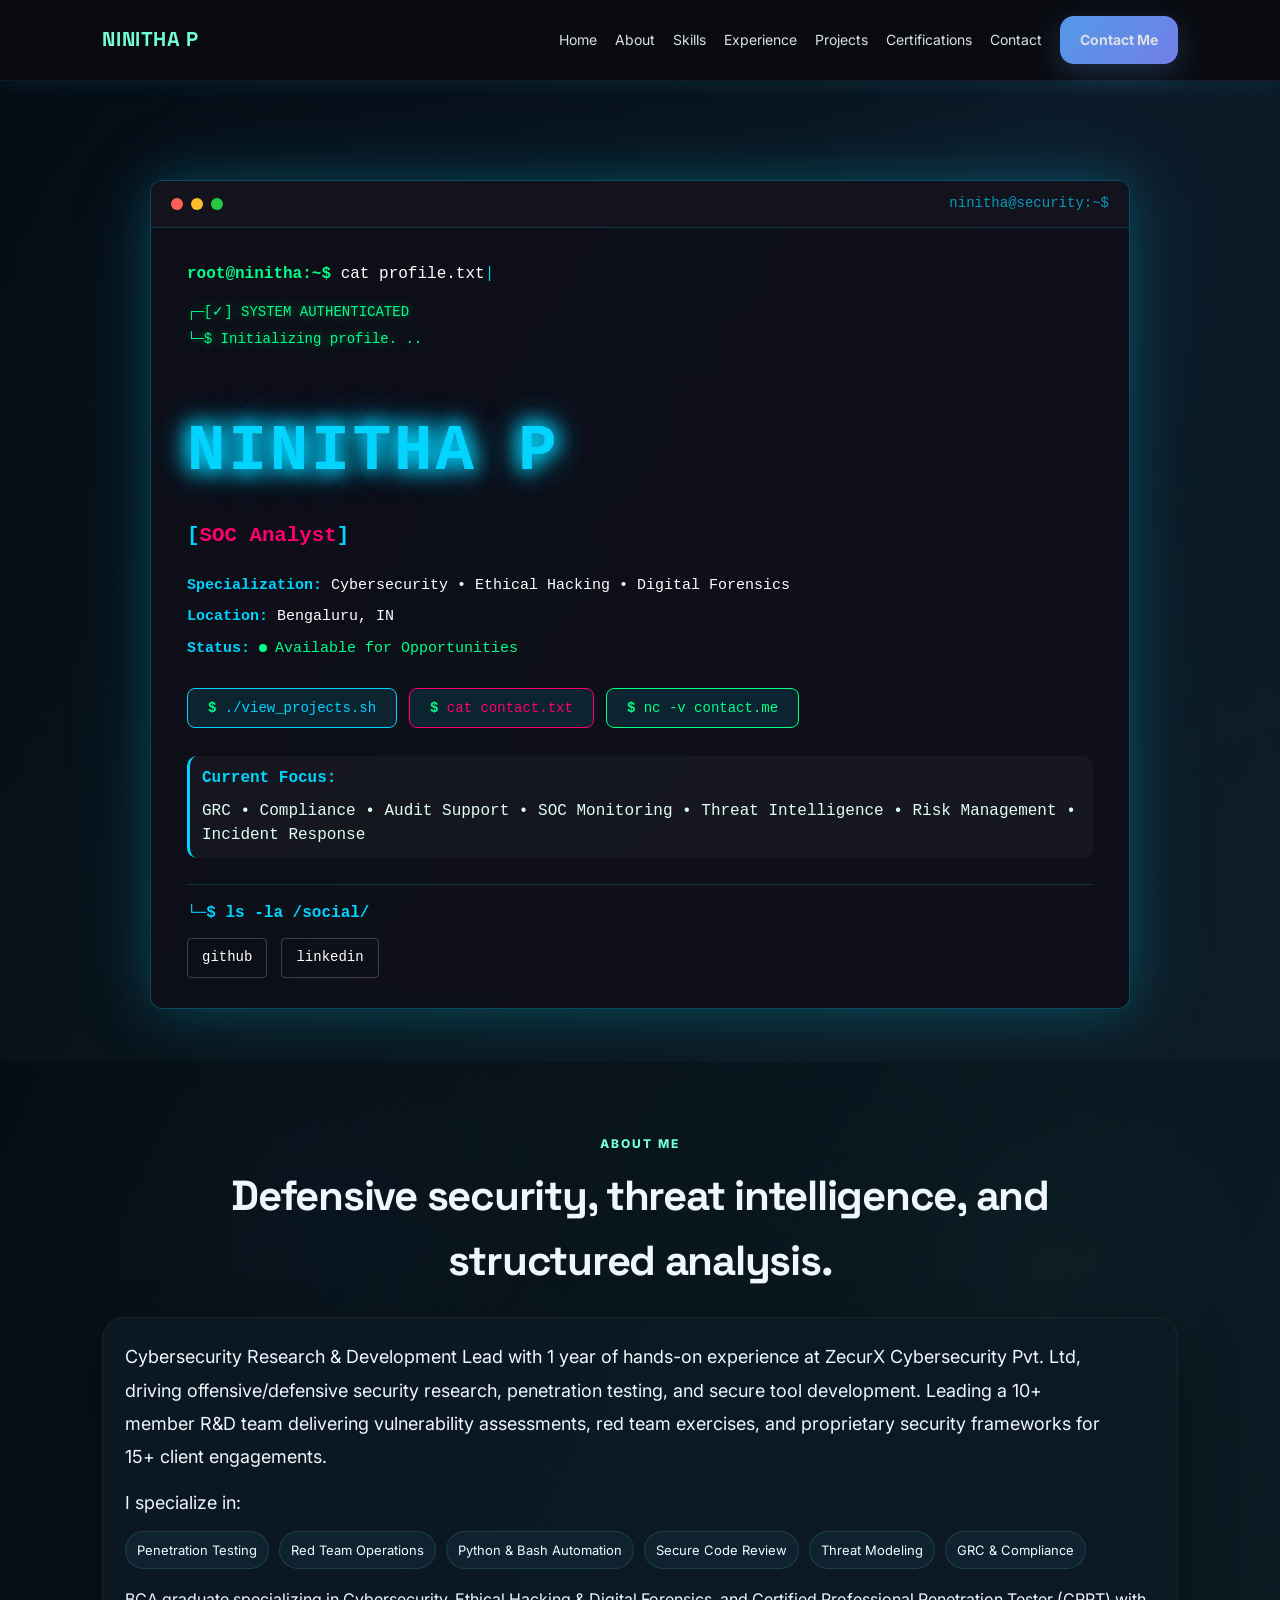
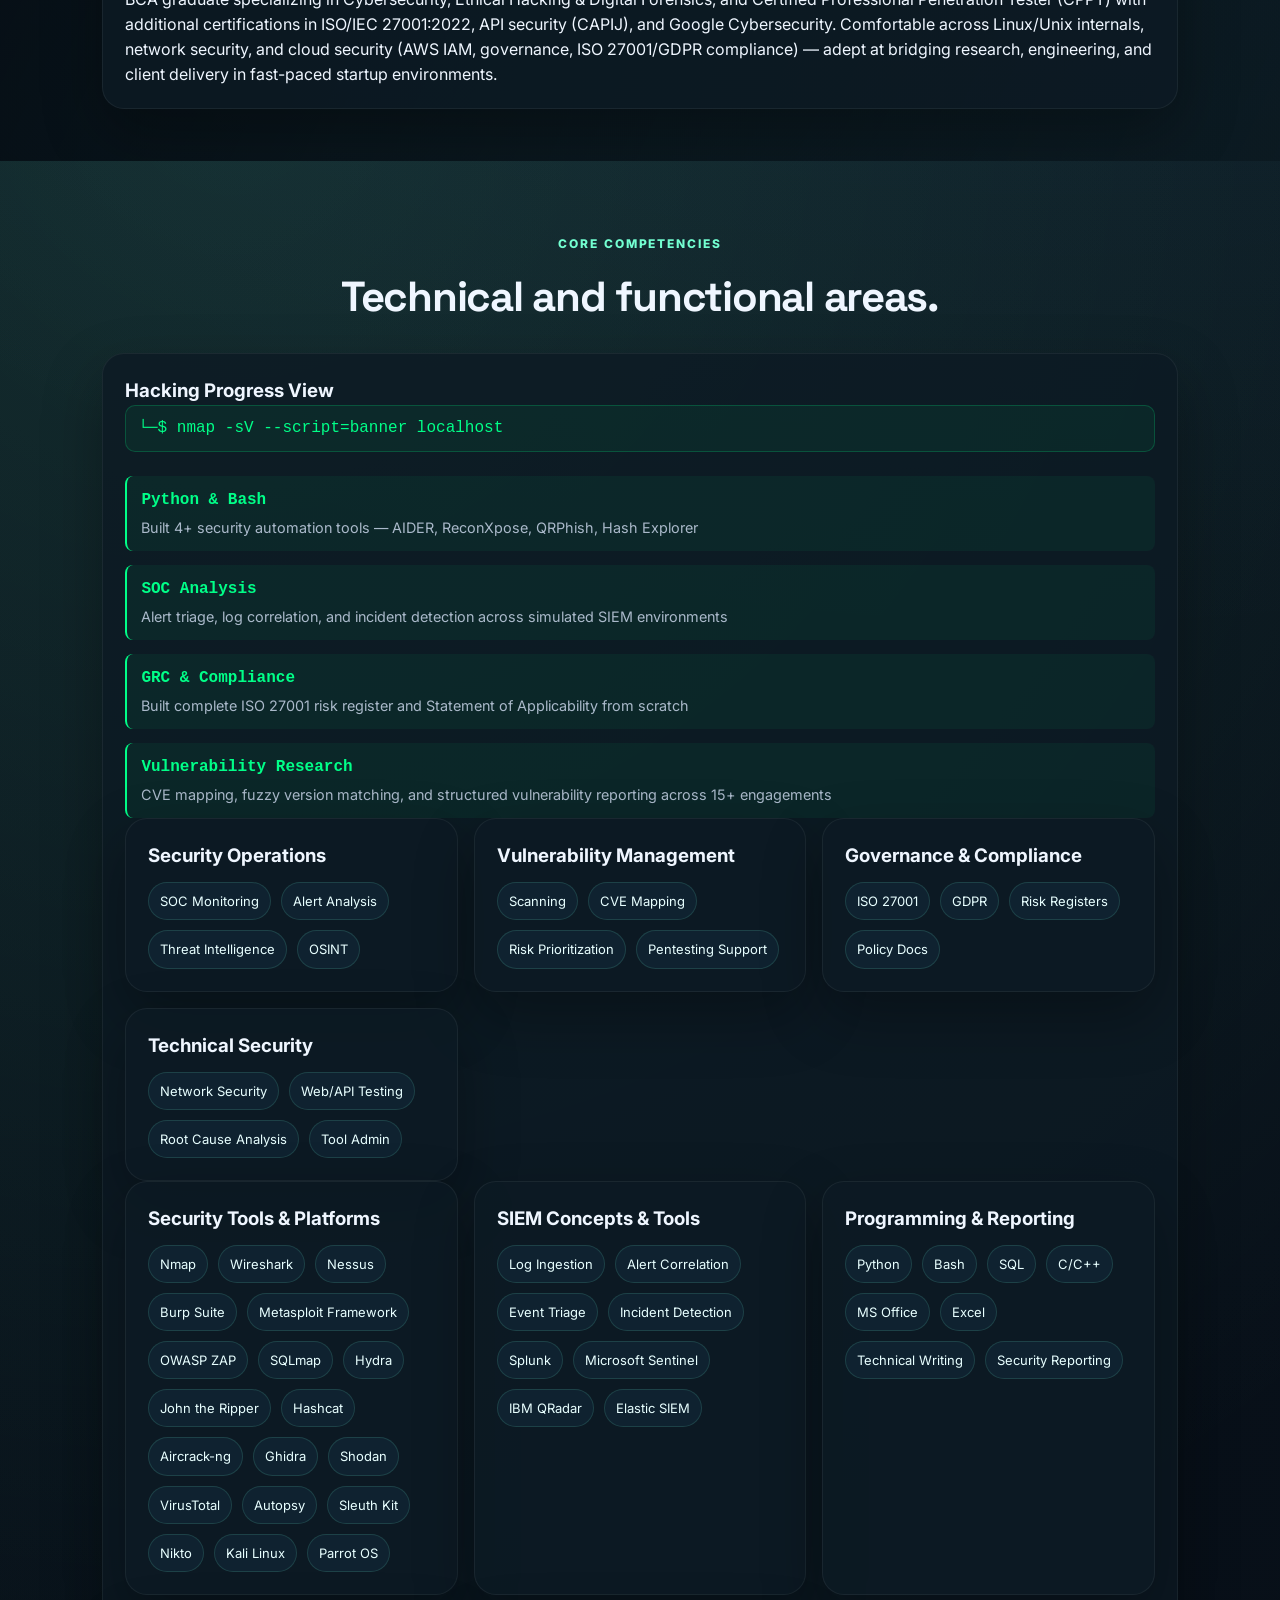
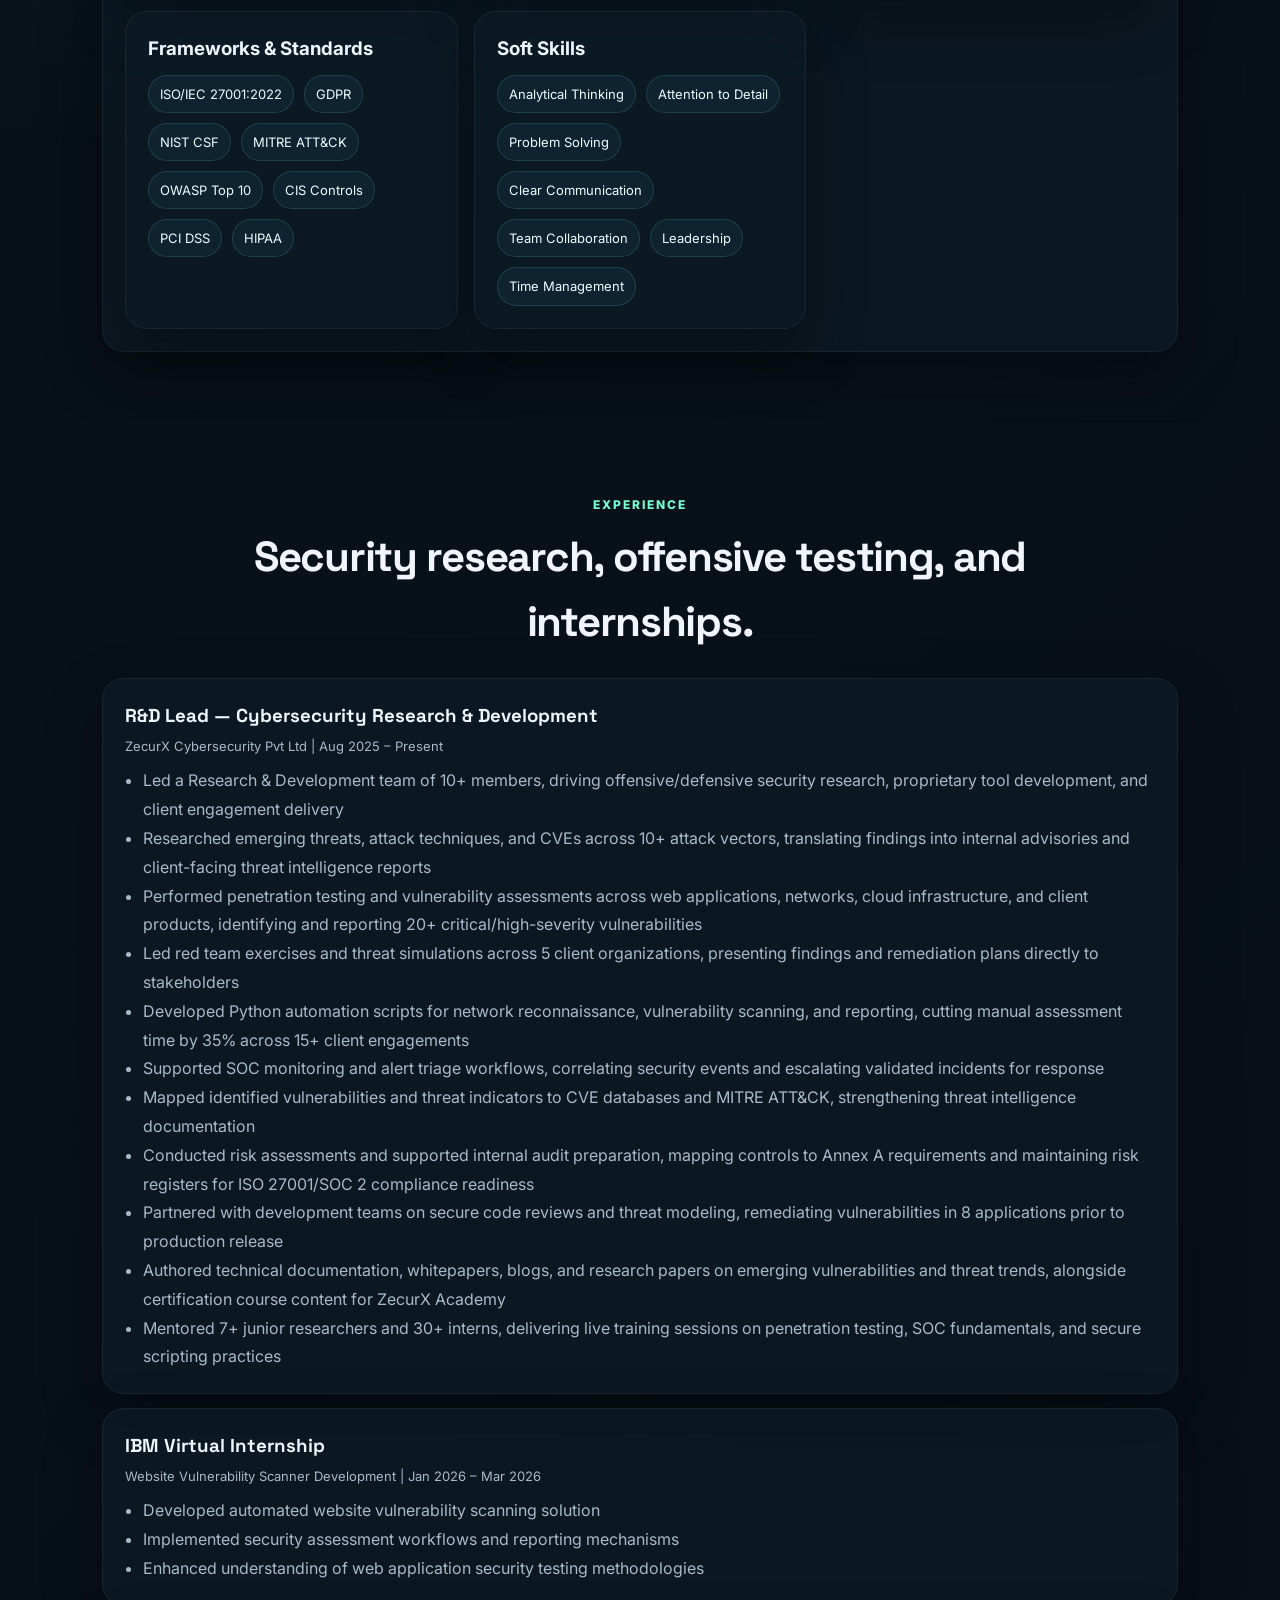
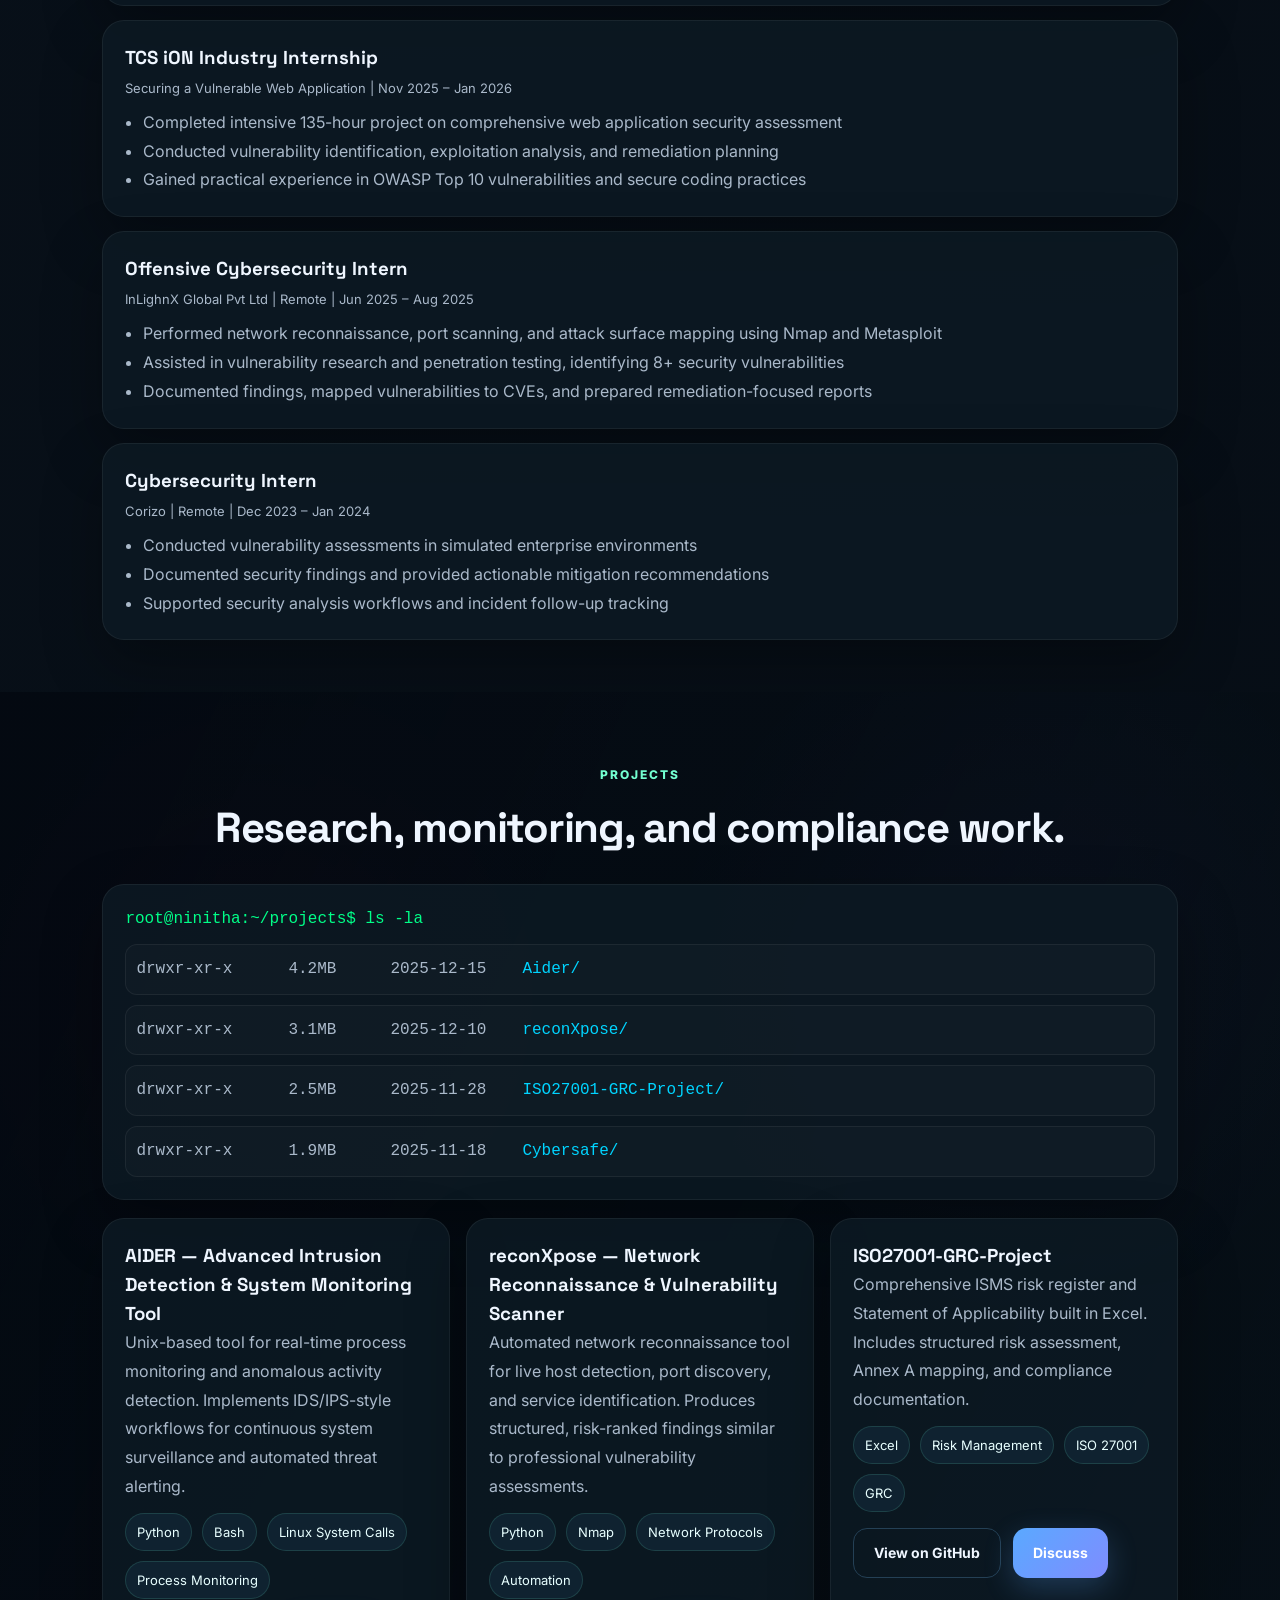
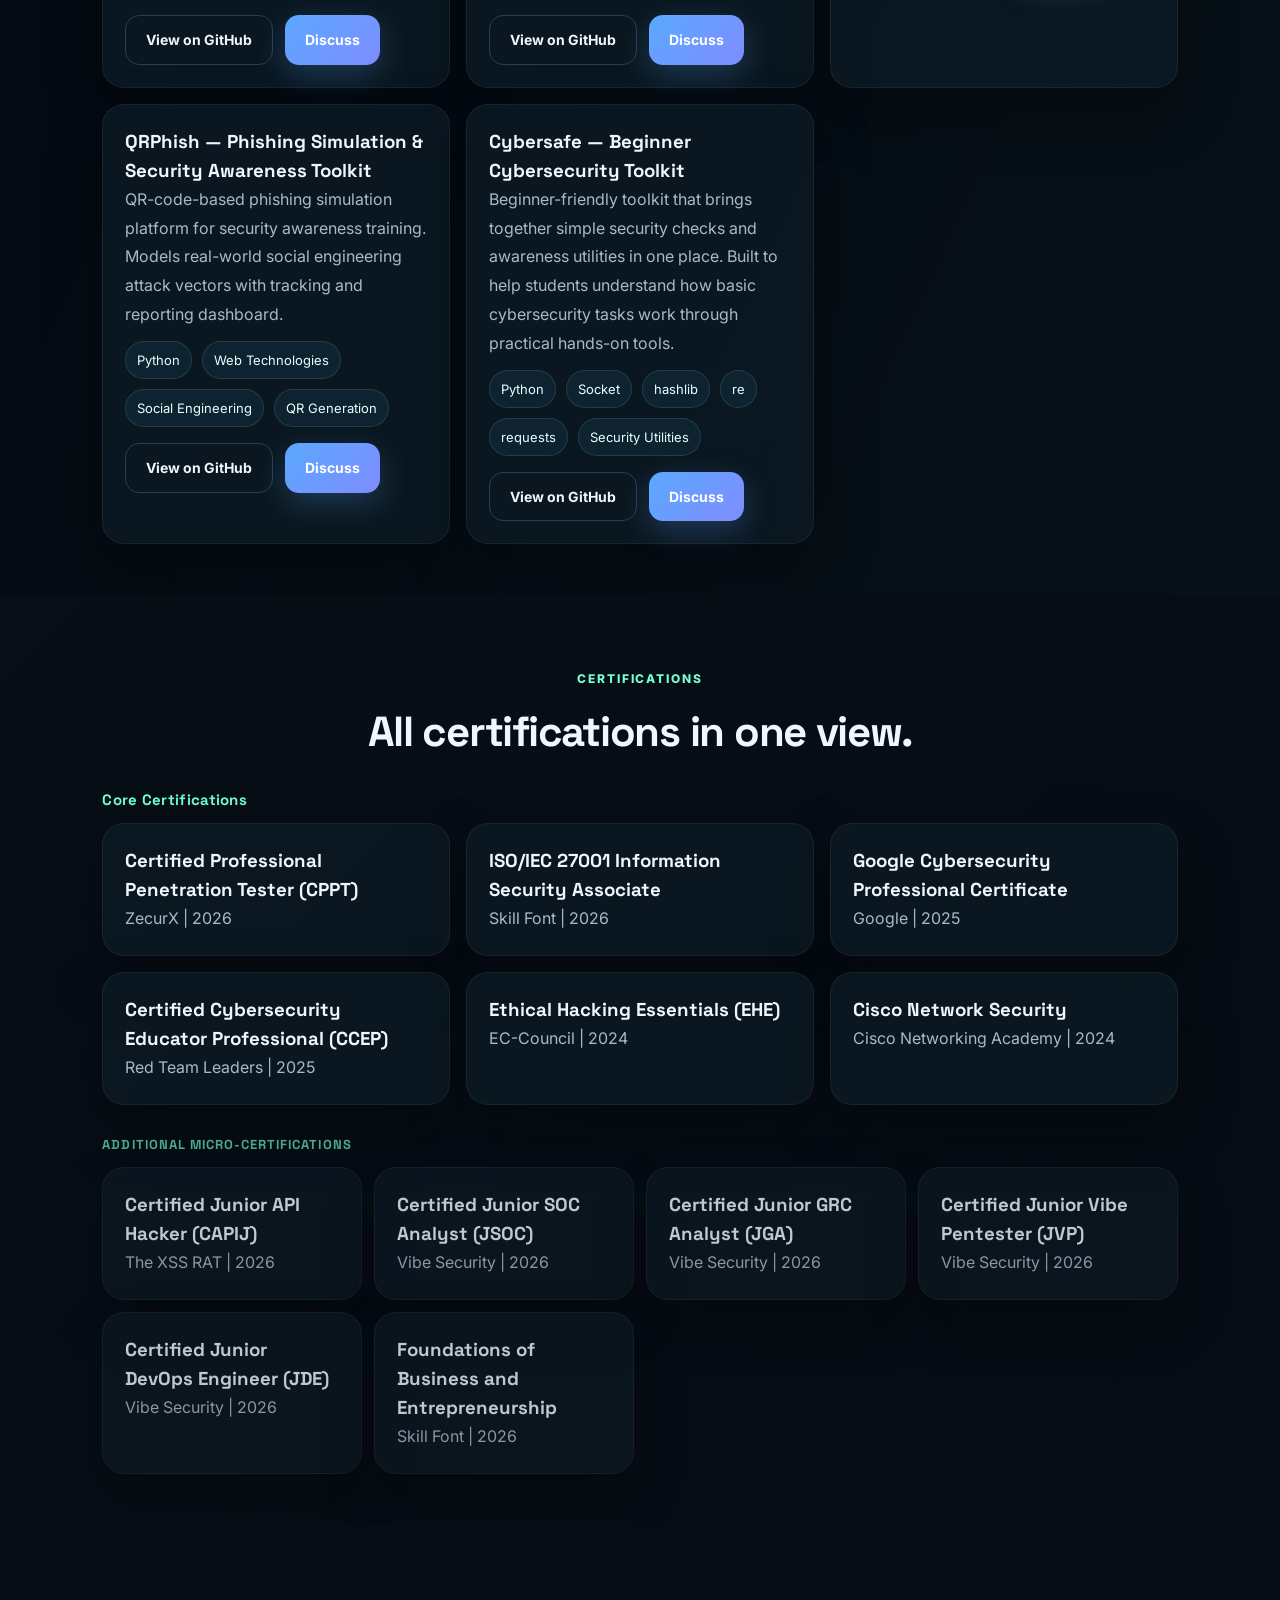
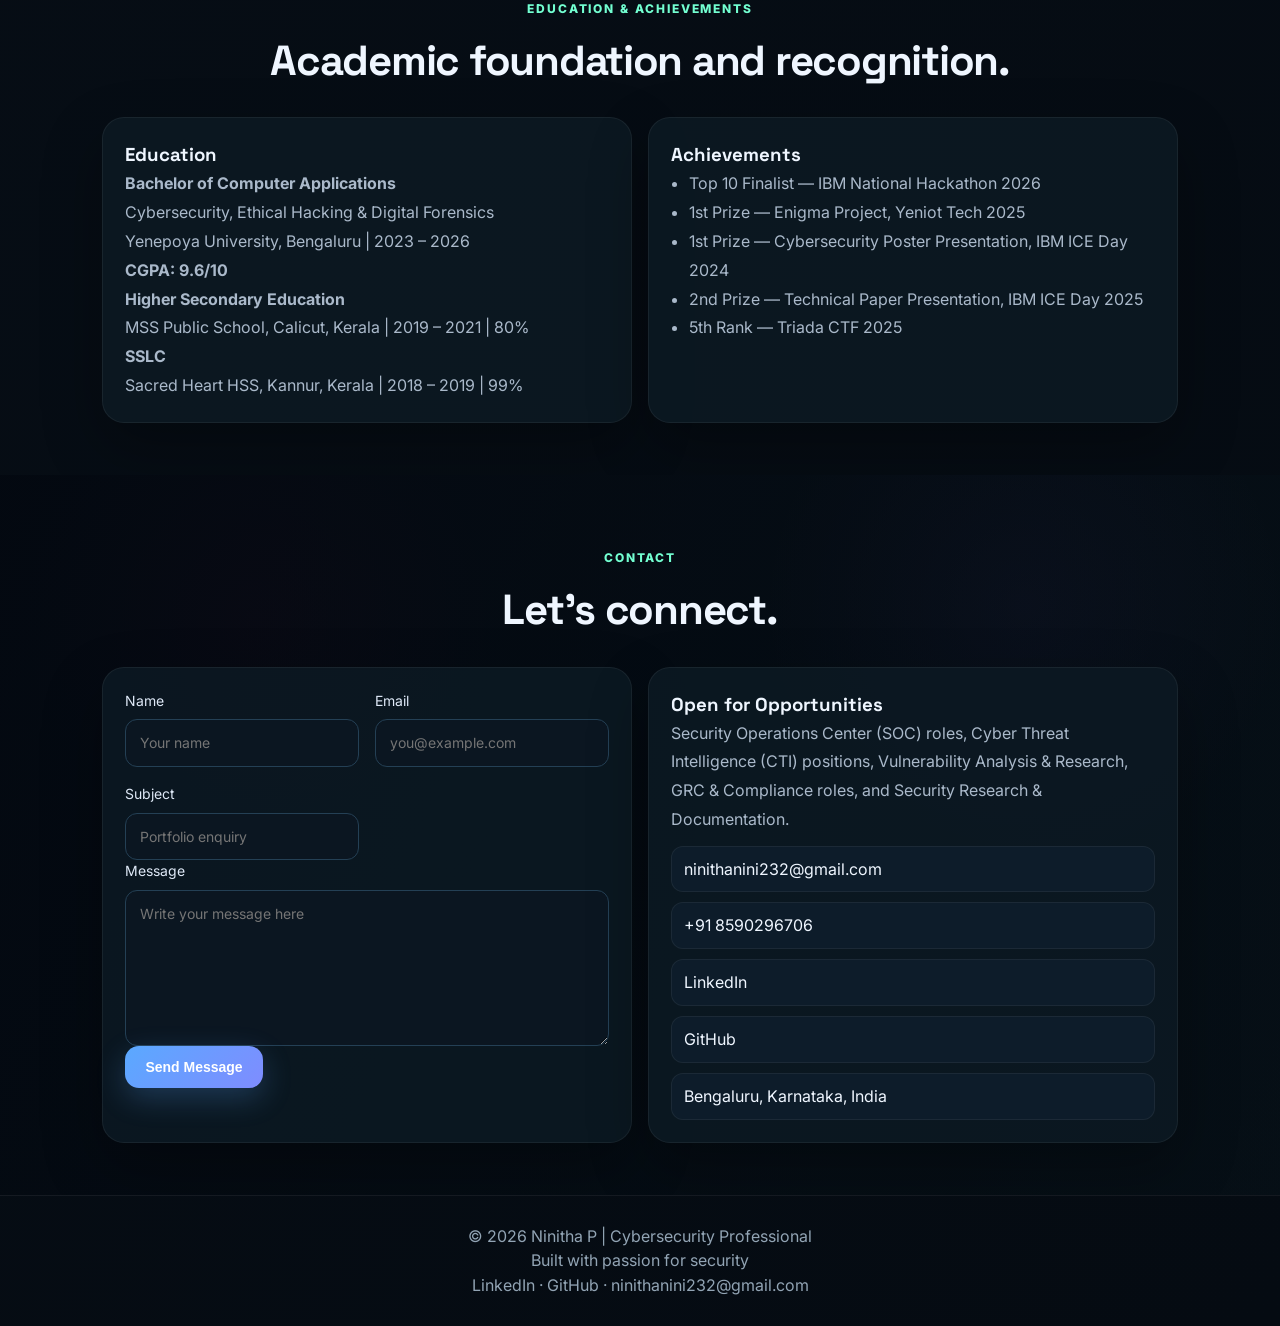
==== commit d1bb9745: "Revise 'About Me' section with updated experience Updated the 'About Me' section to reflect current " ====
--- a/index.html
+++ b/index.html
@@ -78,18 +78,18 @@
           <p class="eyebrow">About Me</p>
           <h2>Defensive security, threat intelligence, and structured analysis.</h2>
         </div>
-        <div class="glass content-box">
-          <p class="about-highlight">Cybersecurity professional completed BCA in Cybersecurity, Ethical Hacking & Digital Forensics in collaboration with IBM and TCS, with practical experience across SOC monitoring, threat intelligence, vulnerability assessment, OSINT, and GRC compliance.</p>
+       <div class="glass content-box">
+          <p class="about-highlight">Cybersecurity Research & Development Lead with 1 year of hands-on experience at ZecurX Cybersecurity Pvt. Ltd, driving offensive/defensive security research, penetration testing, and secure tool development. Leading a 10+ member R&D team delivering vulnerability assessments, red team exercises, and proprietary security frameworks for 15+ client engagements.</p>
           <p class="about-highlight">I specialize in:</p>
           <div class="tag-list about-tags">
-            <span>SOC Monitoring</span>
-            <span>Threat Intelligence</span>
-            <span>OSINT</span>
-            <span>Vulnerability Assessment</span>
-            <span>GRC Compliance</span>
-            <span>Documentation & Reporting</span>
-          </div>
-          <p class="closing">Currently focused on building expertise in defensive security, threat hunting, security governance, documentation, and reporting while contributing to real-world security research and vulnerability intelligence.</p>
+            <span>Penetration Testing</span>
+            <span>Red Team Operations</span>
+            <span>Python & Bash Automation</span>
+            <span>Secure Code Review</span>
+            <span>Threat Modeling</span>
+            <span>GRC & Compliance</span>
+          </div>
+          <p class="closing">BCA graduate specializing in Cybersecurity, Ethical Hacking & Digital Forensics, and Certified Professional Penetration Tester (CPPT) with additional certifications in ISO/IEC 27001:2022, API security (CAPIJ), and Google Cybersecurity. Comfortable across Linux/Unix internals, network security, and cloud security (AWS IAM, governance, ISO 27001/GDPR compliance) — adept at bridging research, engineering, and client delivery in fast-paced startup environments.</p>
         </div>
       </section>
 
--- a/css/style.css
+++ b/css/style.css
@@ -126,6 +126,7 @@
 .grid.cards-4{grid-template-columns:repeat(auto-fit,minmax(250px,1fr))}
 .grid.cards-2{grid-template-columns:repeat(auto-fit,minmax(320px,1fr))}
 .tag-list{display:flex;flex-wrap:wrap;gap:10px;margin-top:12px}
+.tag-list span{padding:8px 11px;border-radius:999px;background:#0f2230;border:1px solid rgba(115,255,209,.14);font-size:13px;color:#e8ffff}
 .grid.cert-grid{grid-template-columns:repeat(auto-fit,minmax(260px,1fr))}
 .cert-subheading{max-width:1100px;margin:0 auto 12px;font-family:'Space Grotesk',Inter,sans-serif;font-weight:700;font-size:15px;color:var(--accent);letter-spacing:.02em}
 .cert-subheading-secondary{margin-top:30px;opacity:.65;font-size:13px;text-transform:uppercase;letter-spacing:.08em}
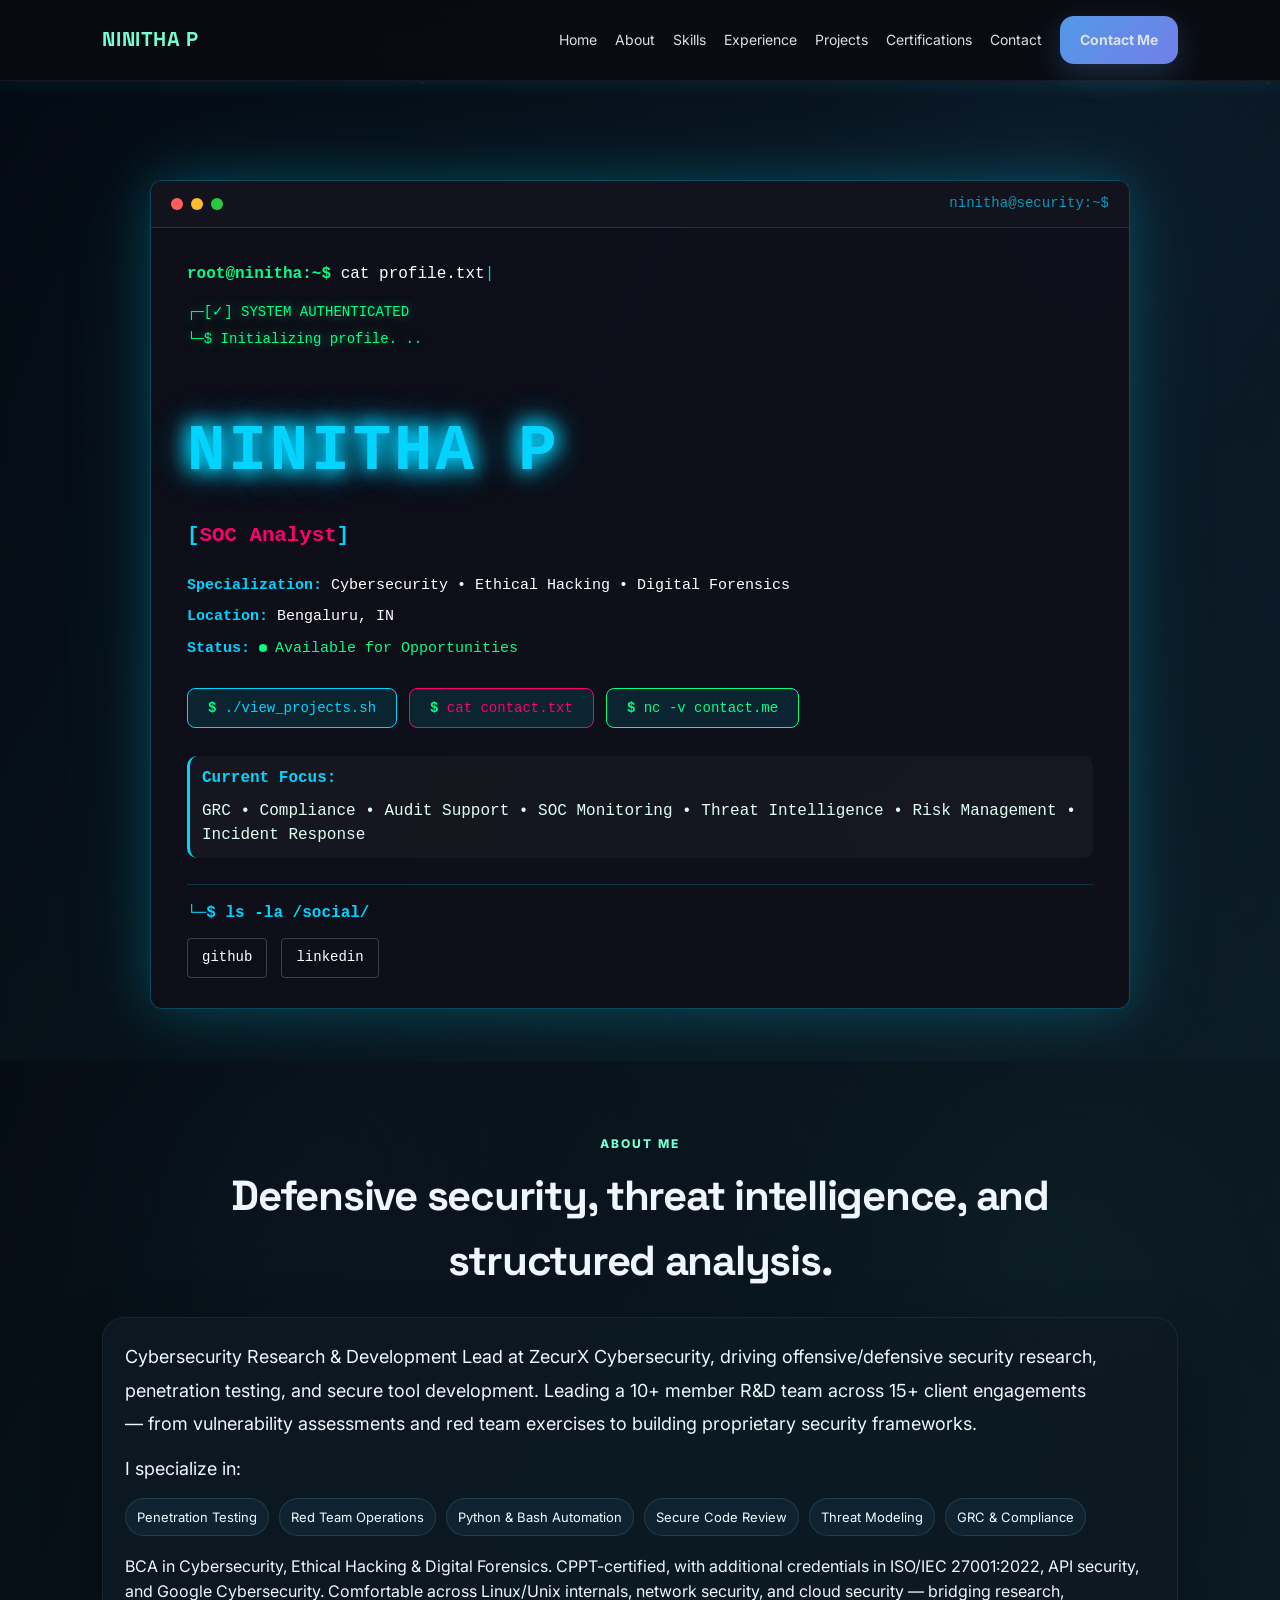
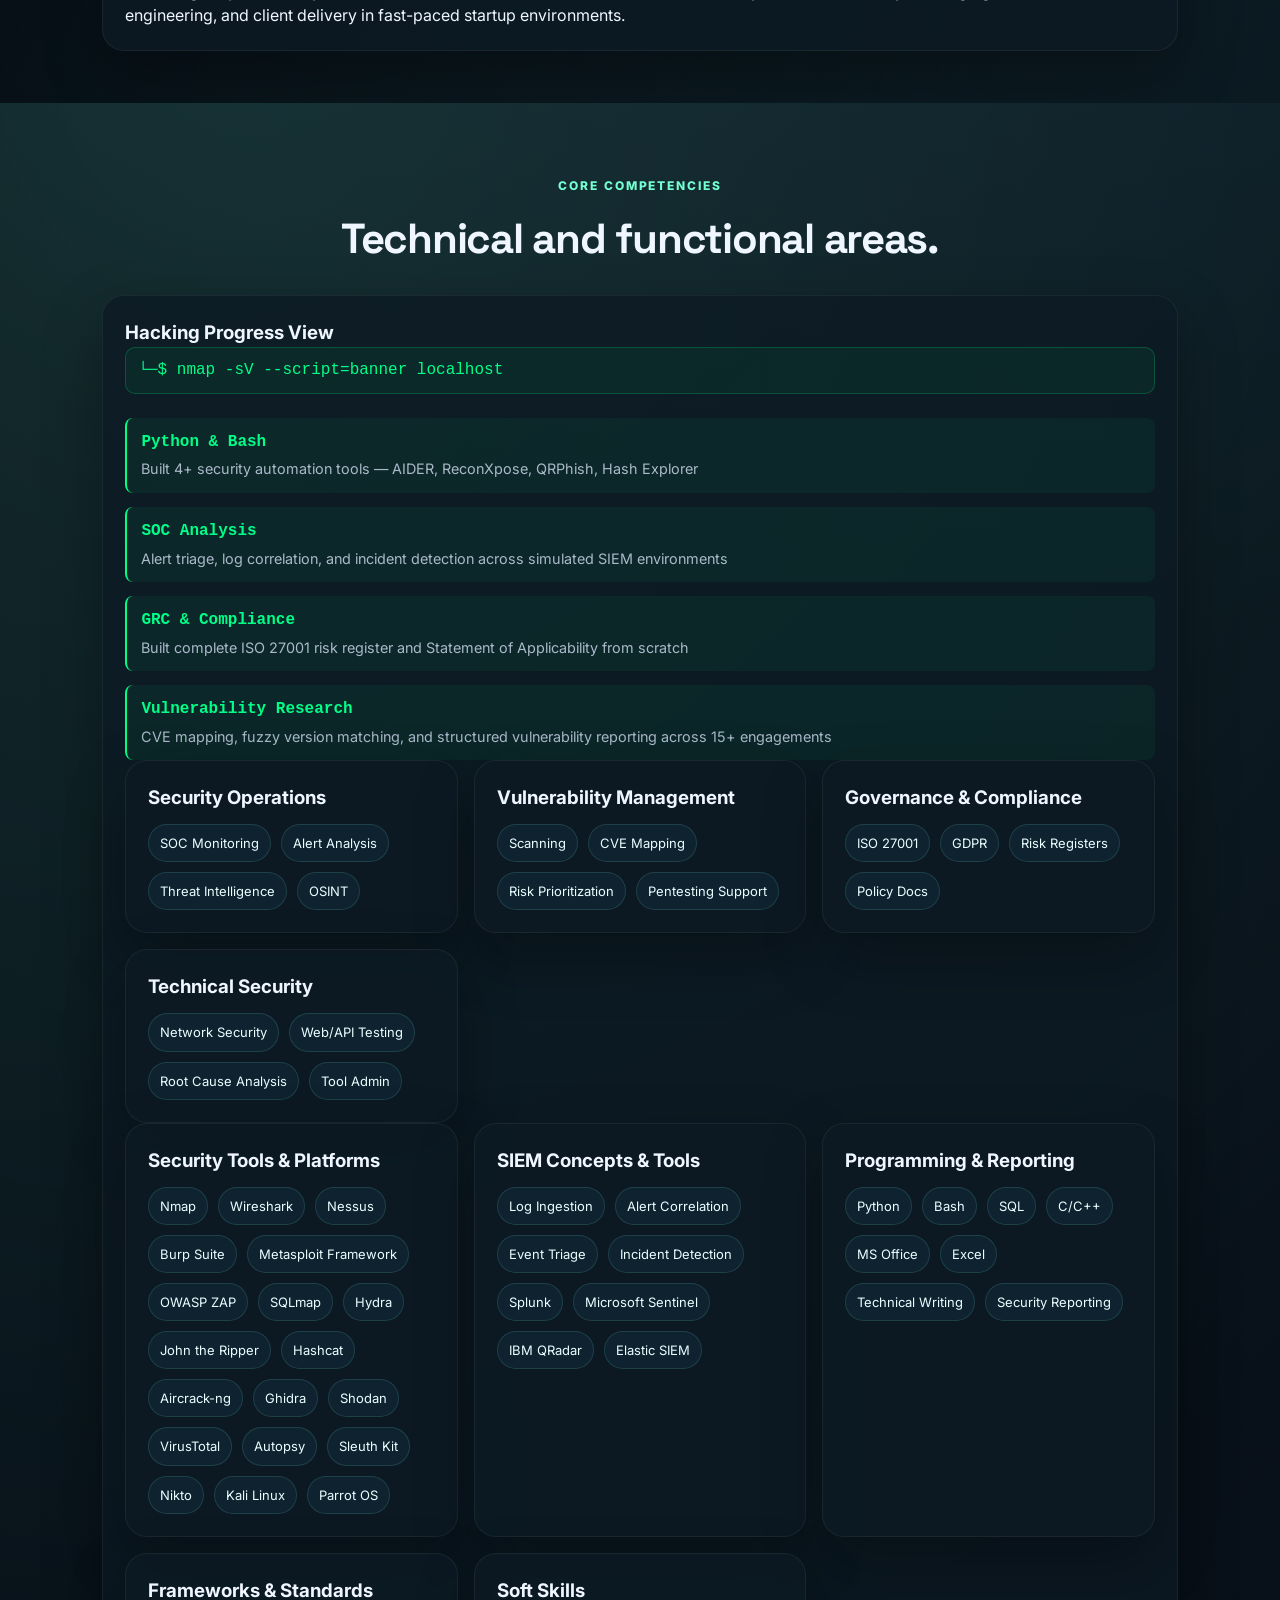
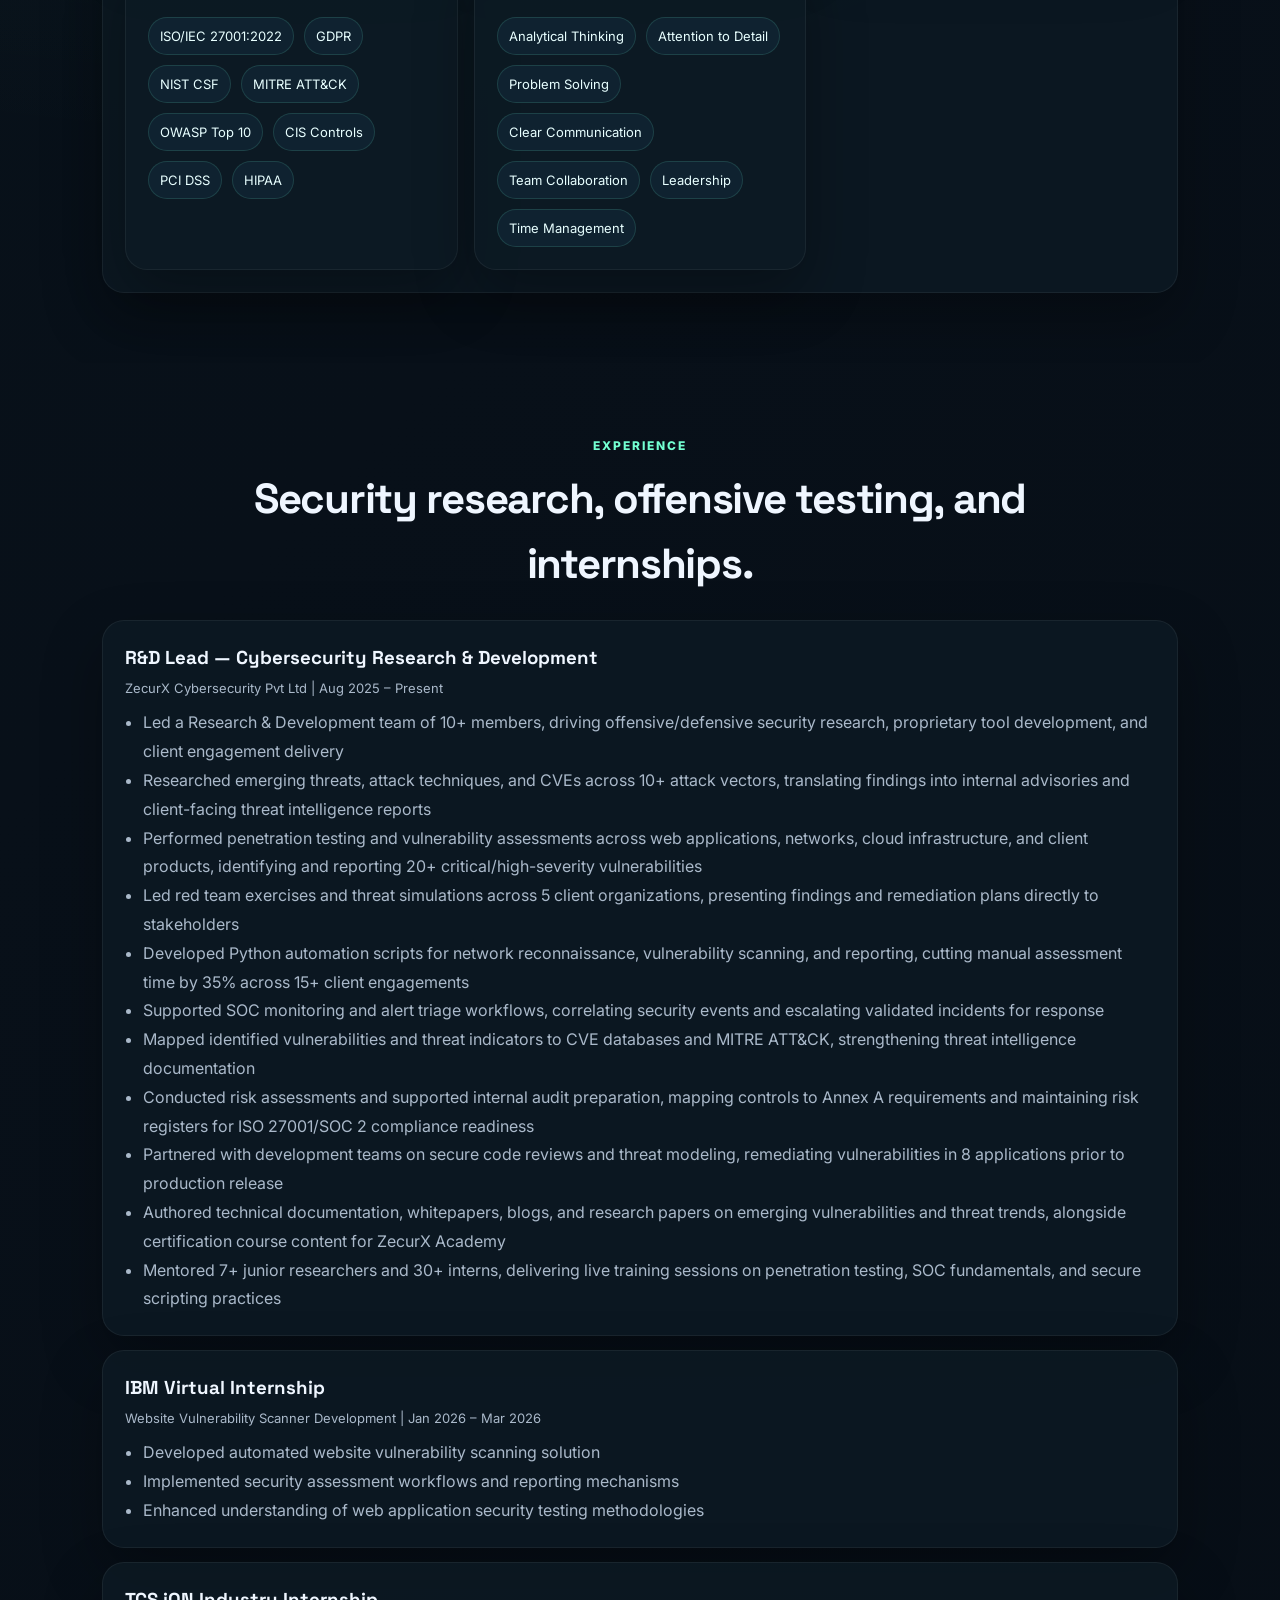
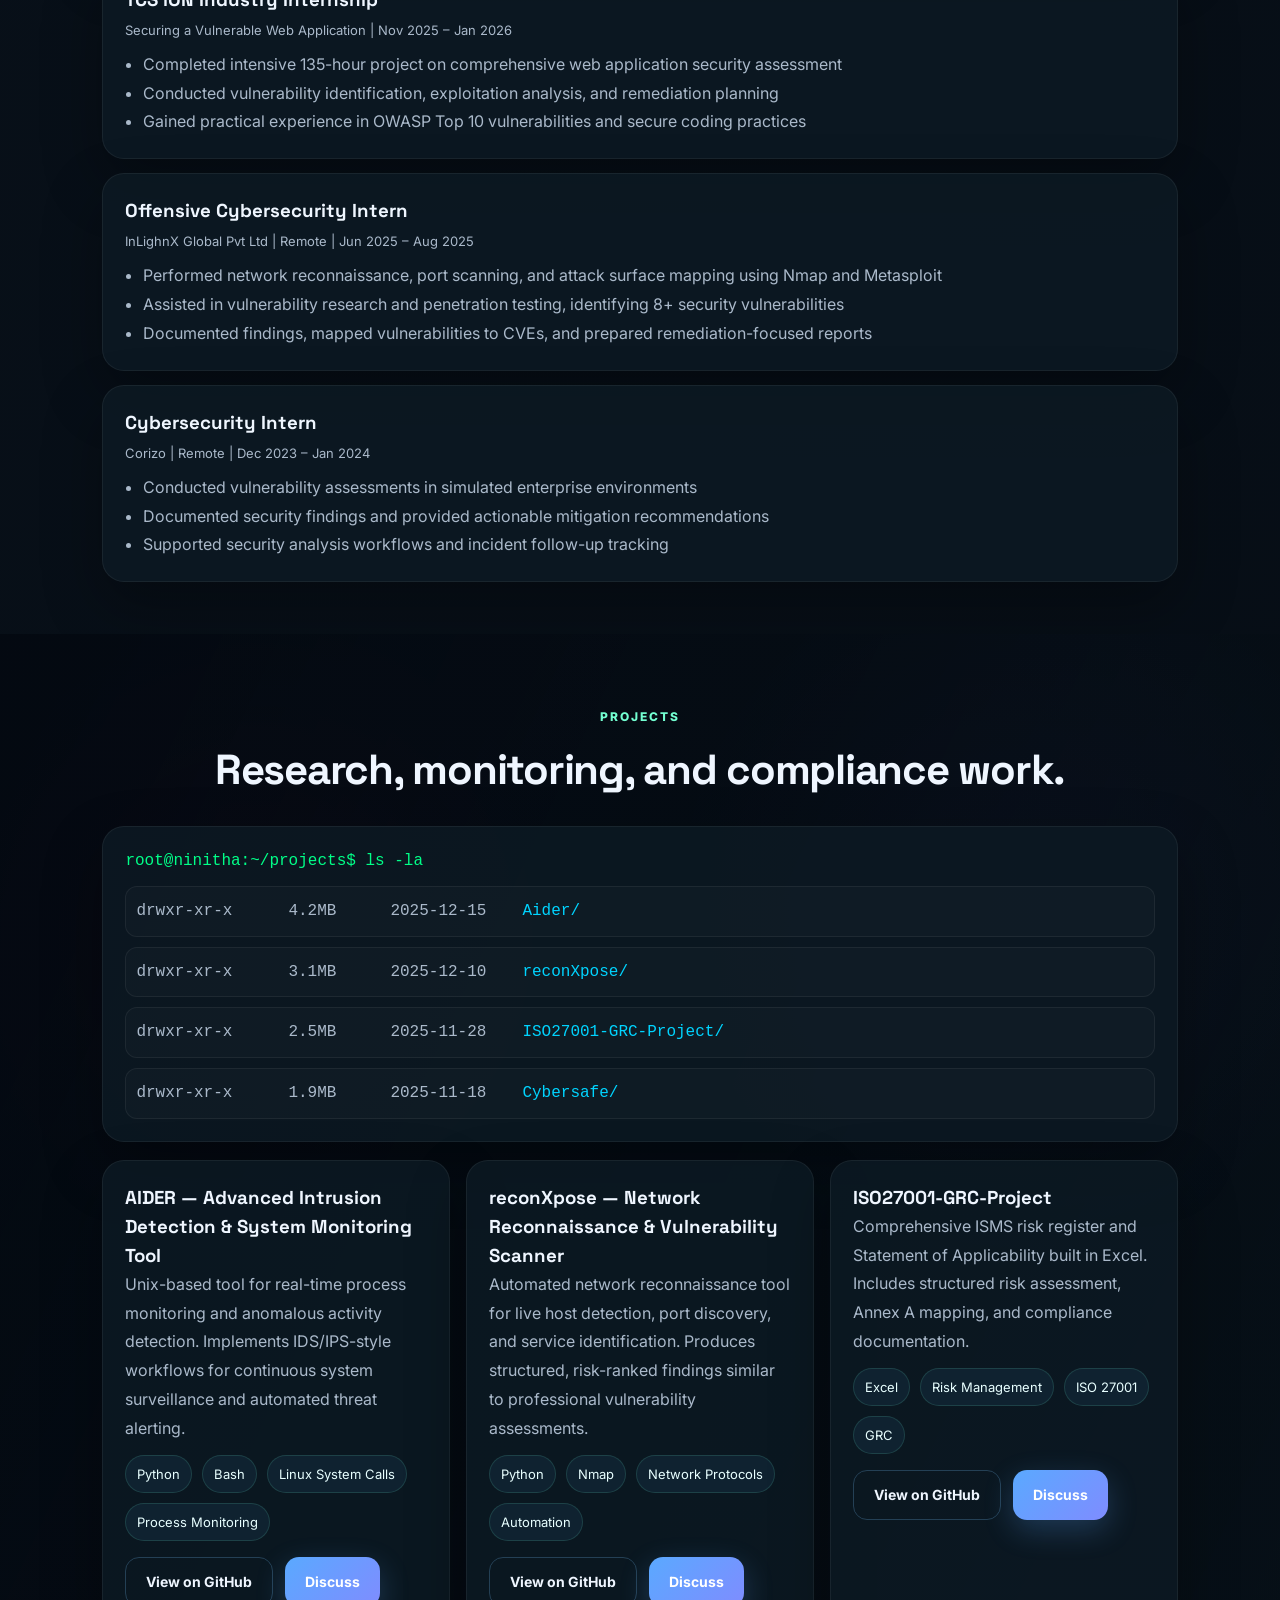
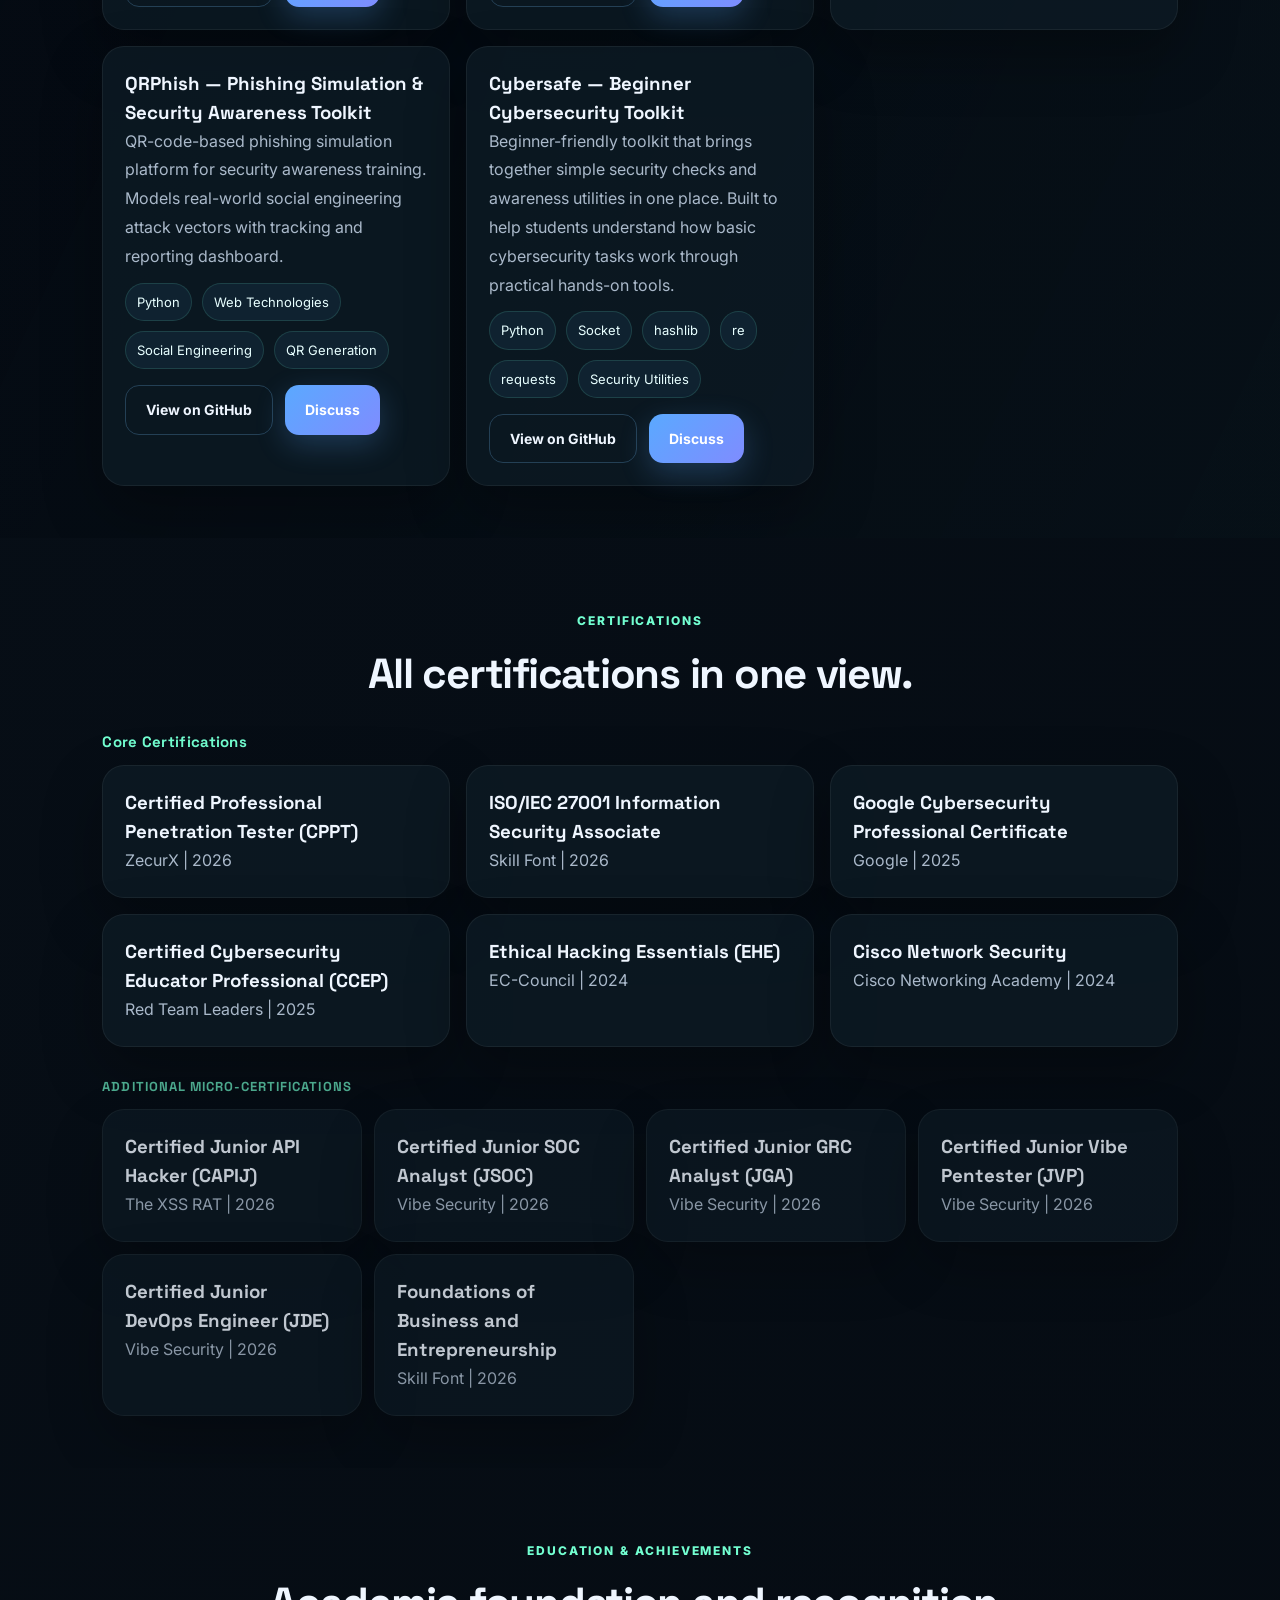
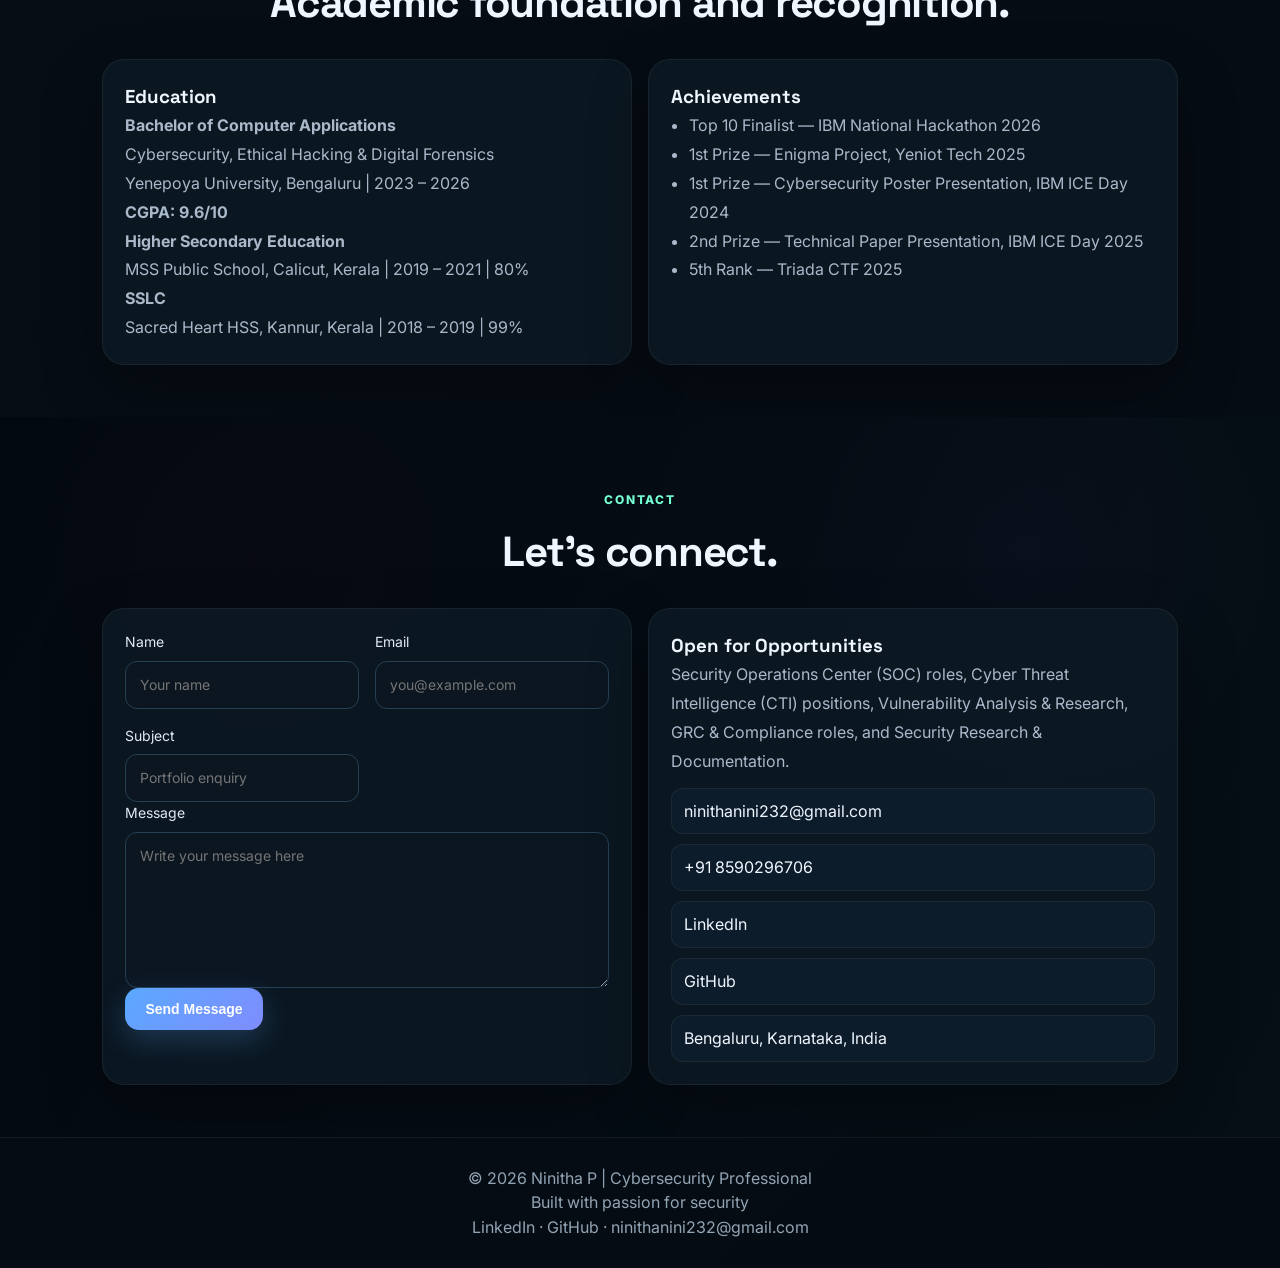
==== commit de0e6b6c: "Refine personal description in index.html" ====
--- a/index.html
+++ b/index.html
@@ -79,7 +79,7 @@
           <h2>Defensive security, threat intelligence, and structured analysis.</h2>
         </div>
        <div class="glass content-box">
-          <p class="about-highlight">Cybersecurity Research & Development Lead with 1 year of hands-on experience at ZecurX Cybersecurity Pvt. Ltd, driving offensive/defensive security research, penetration testing, and secure tool development. Leading a 10+ member R&D team delivering vulnerability assessments, red team exercises, and proprietary security frameworks for 15+ client engagements.</p>
+          <p class="about-highlight">Cybersecurity Research & Development Lead at ZecurX Cybersecurity, driving offensive/defensive security research, penetration testing, and secure tool development. Leading a 10+ member R&D team across 15+ client engagements — from vulnerability assessments and red team exercises to building proprietary security frameworks.</p>
           <p class="about-highlight">I specialize in:</p>
           <div class="tag-list about-tags">
             <span>Penetration Testing</span>
@@ -89,7 +89,7 @@
             <span>Threat Modeling</span>
             <span>GRC & Compliance</span>
           </div>
-          <p class="closing">BCA graduate specializing in Cybersecurity, Ethical Hacking & Digital Forensics, and Certified Professional Penetration Tester (CPPT) with additional certifications in ISO/IEC 27001:2022, API security (CAPIJ), and Google Cybersecurity. Comfortable across Linux/Unix internals, network security, and cloud security (AWS IAM, governance, ISO 27001/GDPR compliance) — adept at bridging research, engineering, and client delivery in fast-paced startup environments.</p>
+          <p class="closing">BCA in Cybersecurity, Ethical Hacking & Digital Forensics. CPPT-certified, with additional credentials in ISO/IEC 27001:2022, API security, and Google Cybersecurity. Comfortable across Linux/Unix internals, network security, and cloud security — bridging research, engineering, and client delivery in fast-paced startup environments.</p>
         </div>
       </section>
 
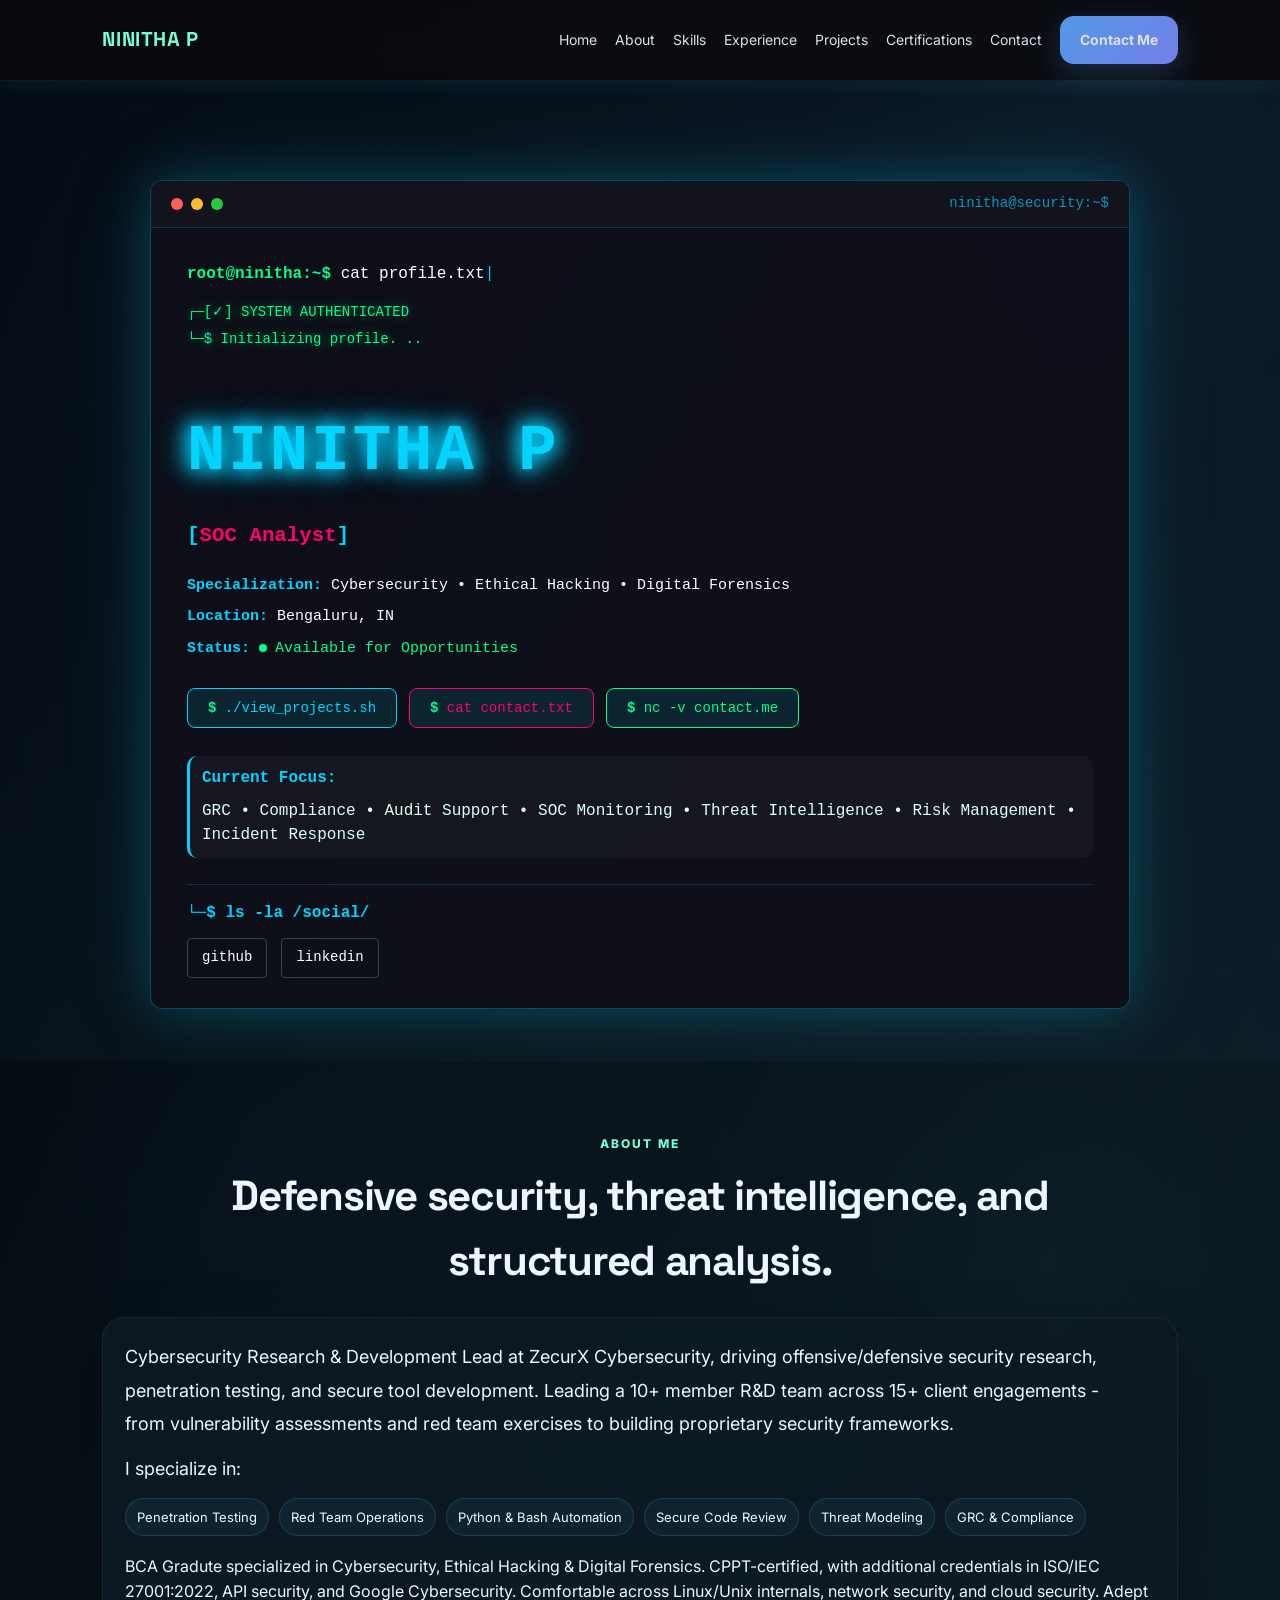
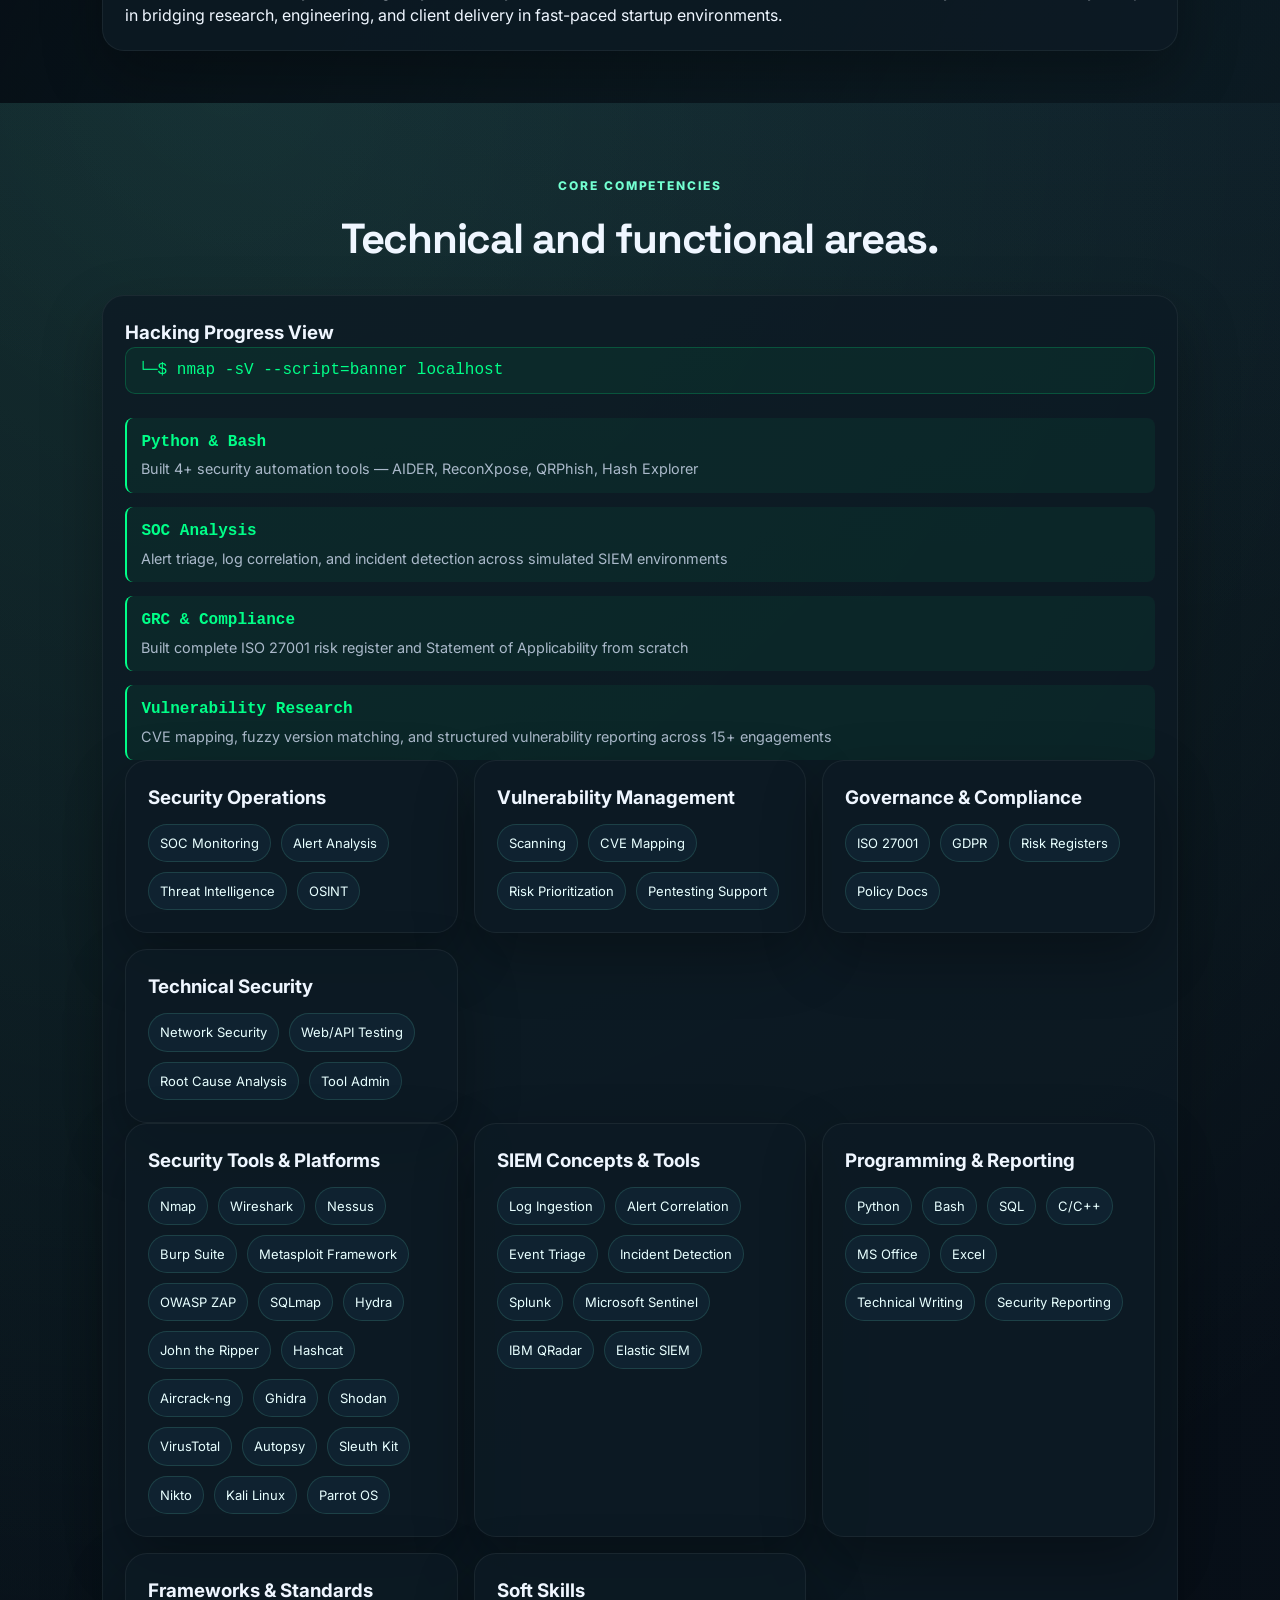
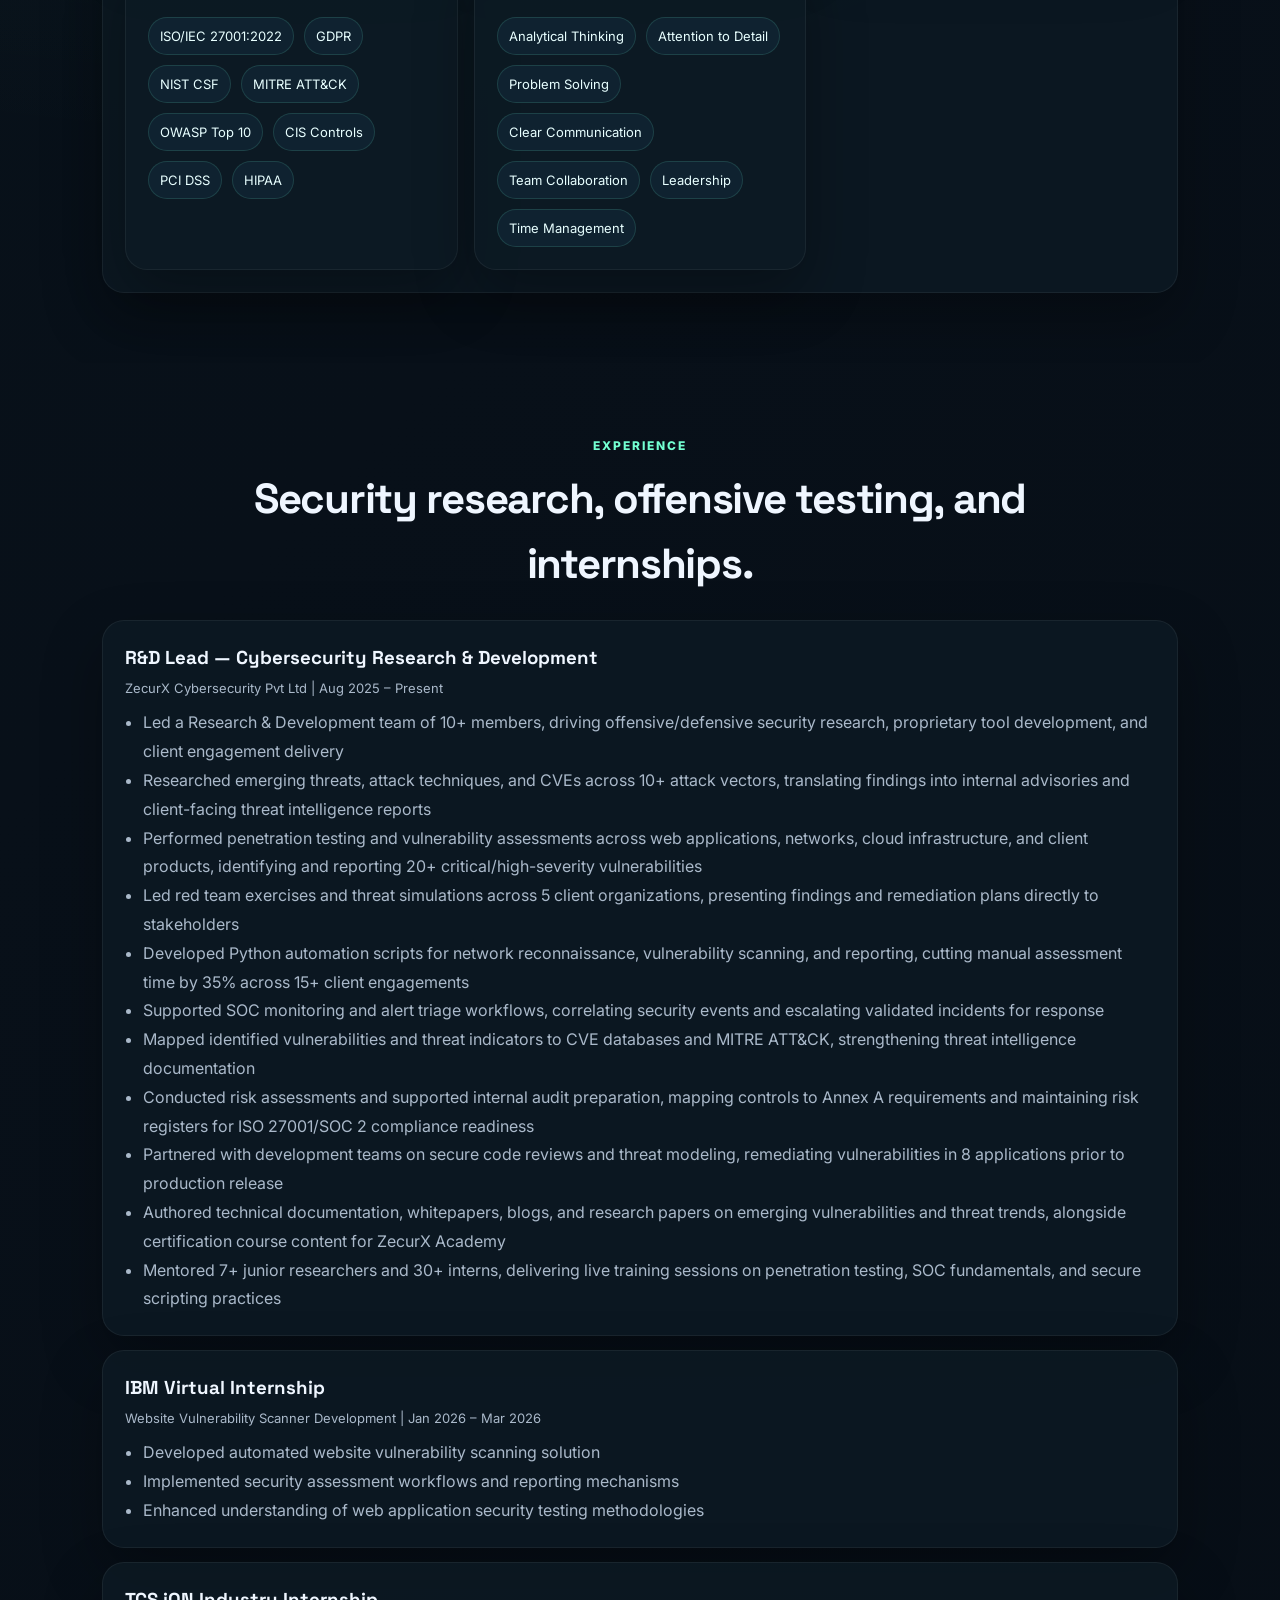
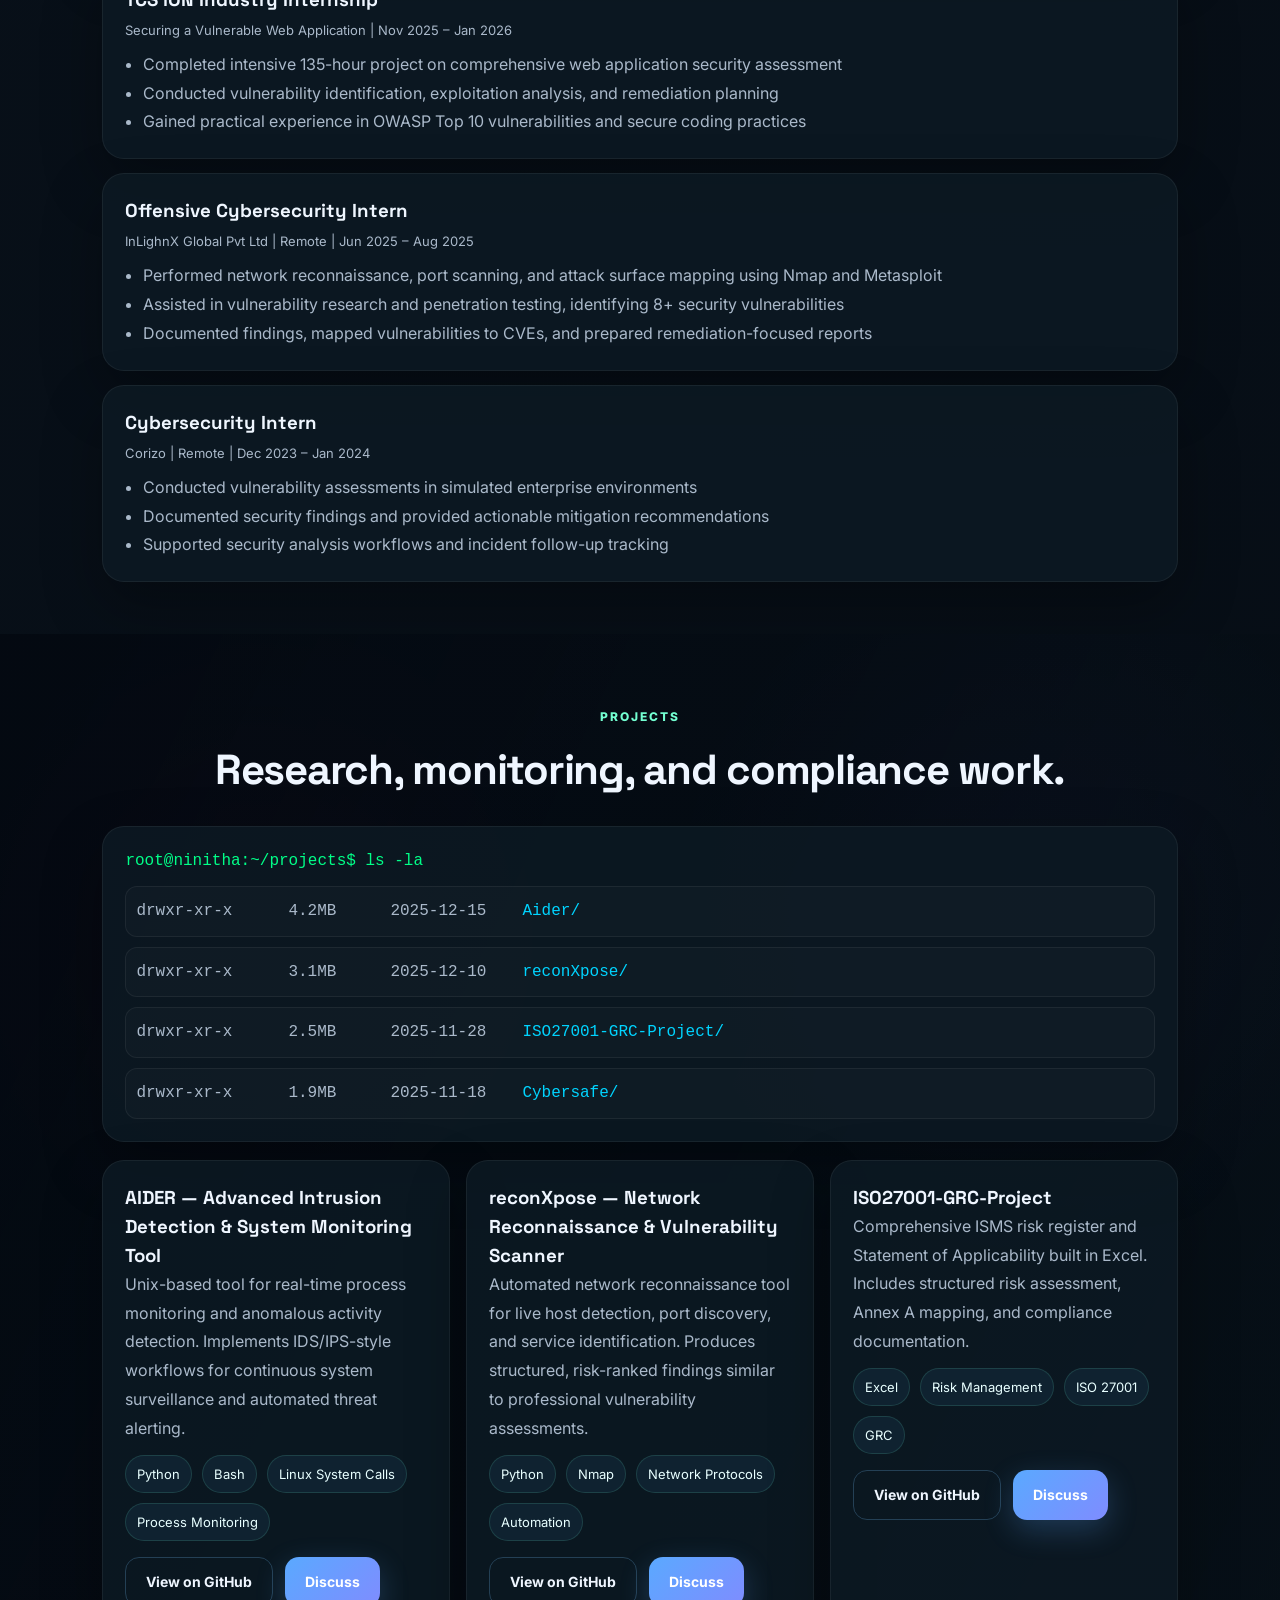
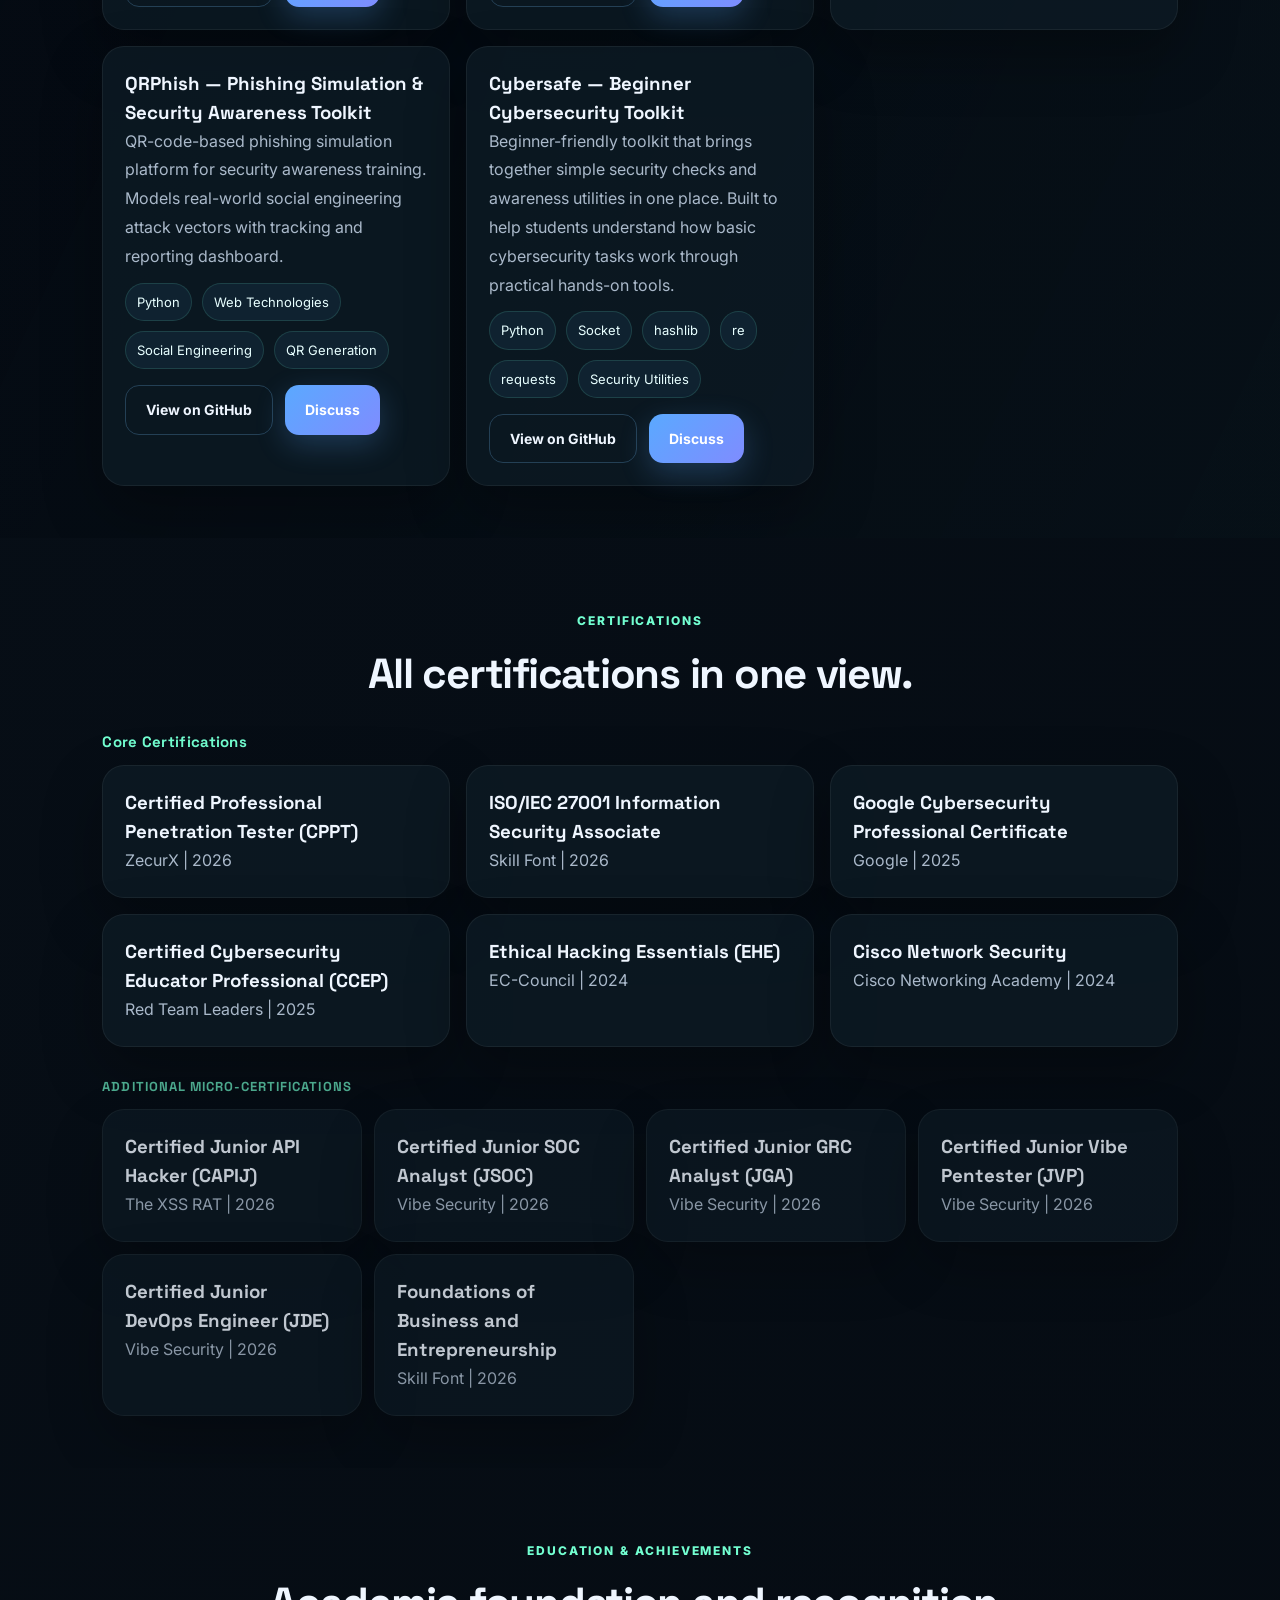
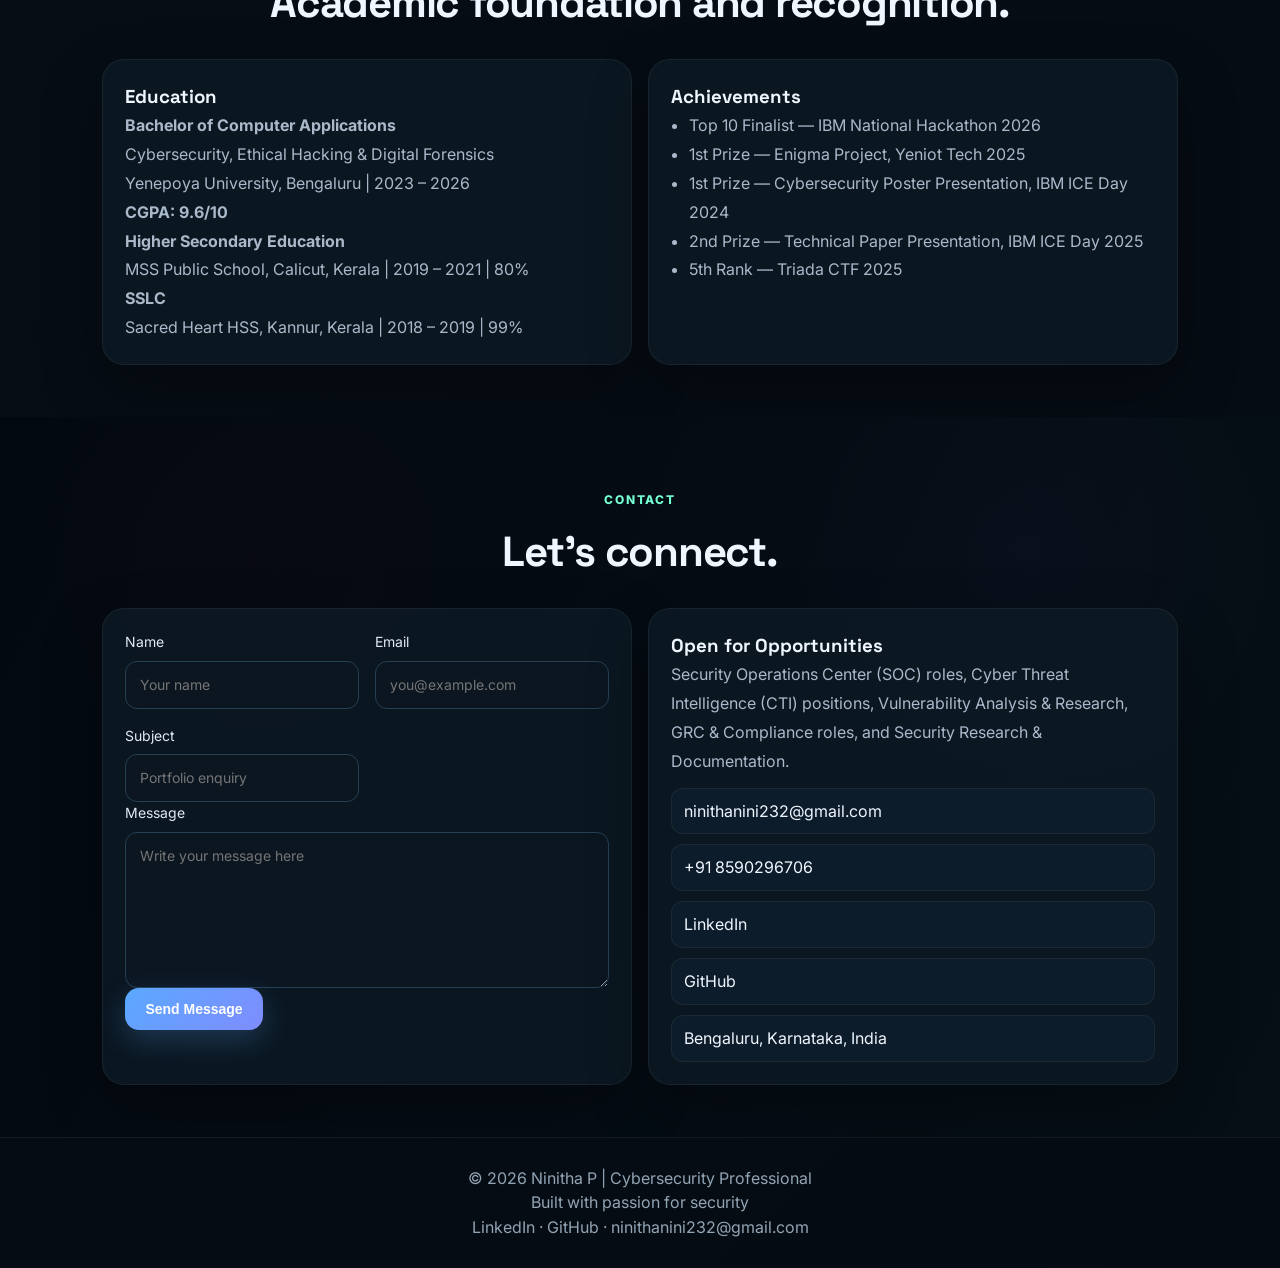
==== commit 96352334: "Revise about section in index.html Updated job description and qualifications for clarity." ====
--- a/index.html
+++ b/index.html
@@ -79,7 +79,7 @@
           <h2>Defensive security, threat intelligence, and structured analysis.</h2>
         </div>
        <div class="glass content-box">
-          <p class="about-highlight">Cybersecurity Research & Development Lead at ZecurX Cybersecurity, driving offensive/defensive security research, penetration testing, and secure tool development. Leading a 10+ member R&D team across 15+ client engagements — from vulnerability assessments and red team exercises to building proprietary security frameworks.</p>
+          <p class="about-highlight">Cybersecurity Research & Development Lead at ZecurX Cybersecurity, driving offensive/defensive security research, penetration testing, and secure tool development. Leading a 10+ member R&D team across 15+ client engagements - from vulnerability assessments and red team exercises to building proprietary security frameworks.</p>
           <p class="about-highlight">I specialize in:</p>
           <div class="tag-list about-tags">
             <span>Penetration Testing</span>
@@ -89,7 +89,7 @@
             <span>Threat Modeling</span>
             <span>GRC & Compliance</span>
           </div>
-          <p class="closing">BCA in Cybersecurity, Ethical Hacking & Digital Forensics. CPPT-certified, with additional credentials in ISO/IEC 27001:2022, API security, and Google Cybersecurity. Comfortable across Linux/Unix internals, network security, and cloud security — bridging research, engineering, and client delivery in fast-paced startup environments.</p>
+          <p class="closing">BCA Gradute specialized in Cybersecurity, Ethical Hacking & Digital Forensics. CPPT-certified, with additional credentials in ISO/IEC 27001:2022, API security, and Google Cybersecurity. Comfortable across Linux/Unix internals, network security, and cloud security. Adept in bridging research, engineering, and client delivery in fast-paced startup environments.</p>
         </div>
       </section>
 
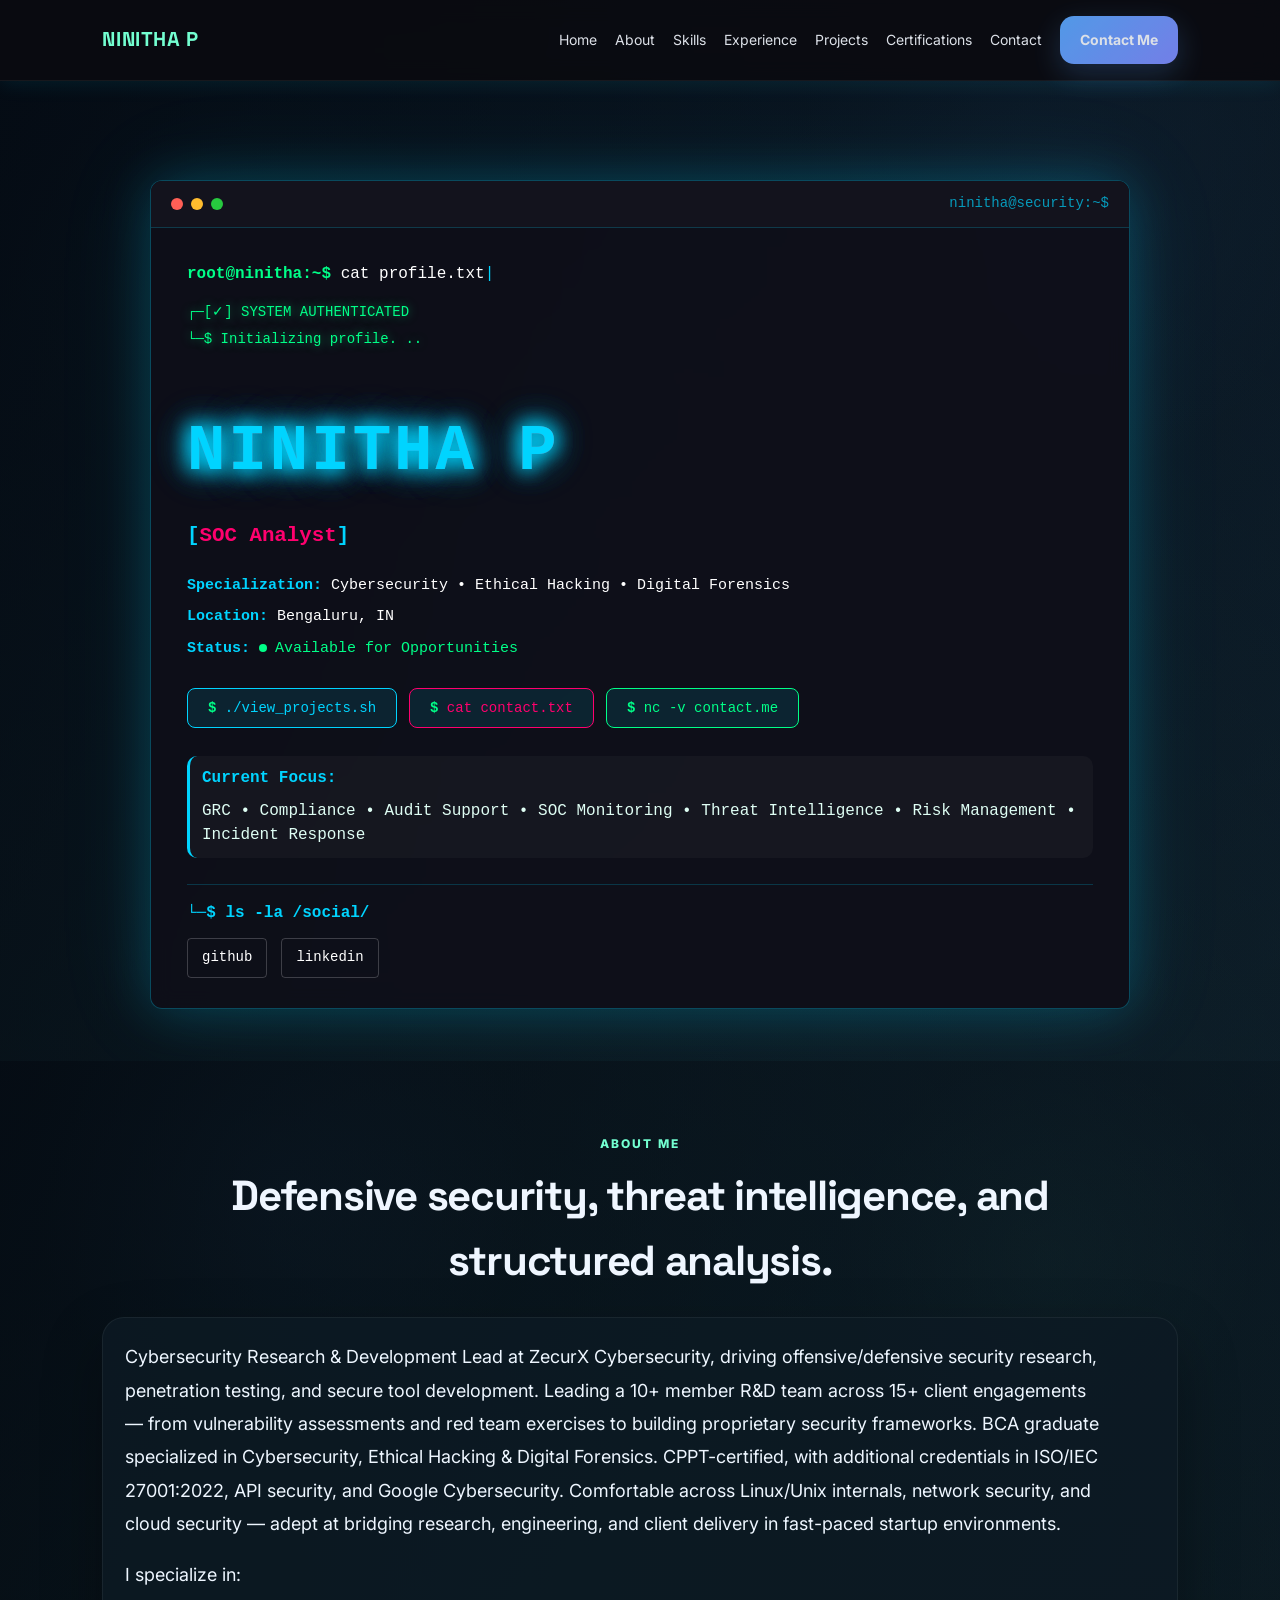
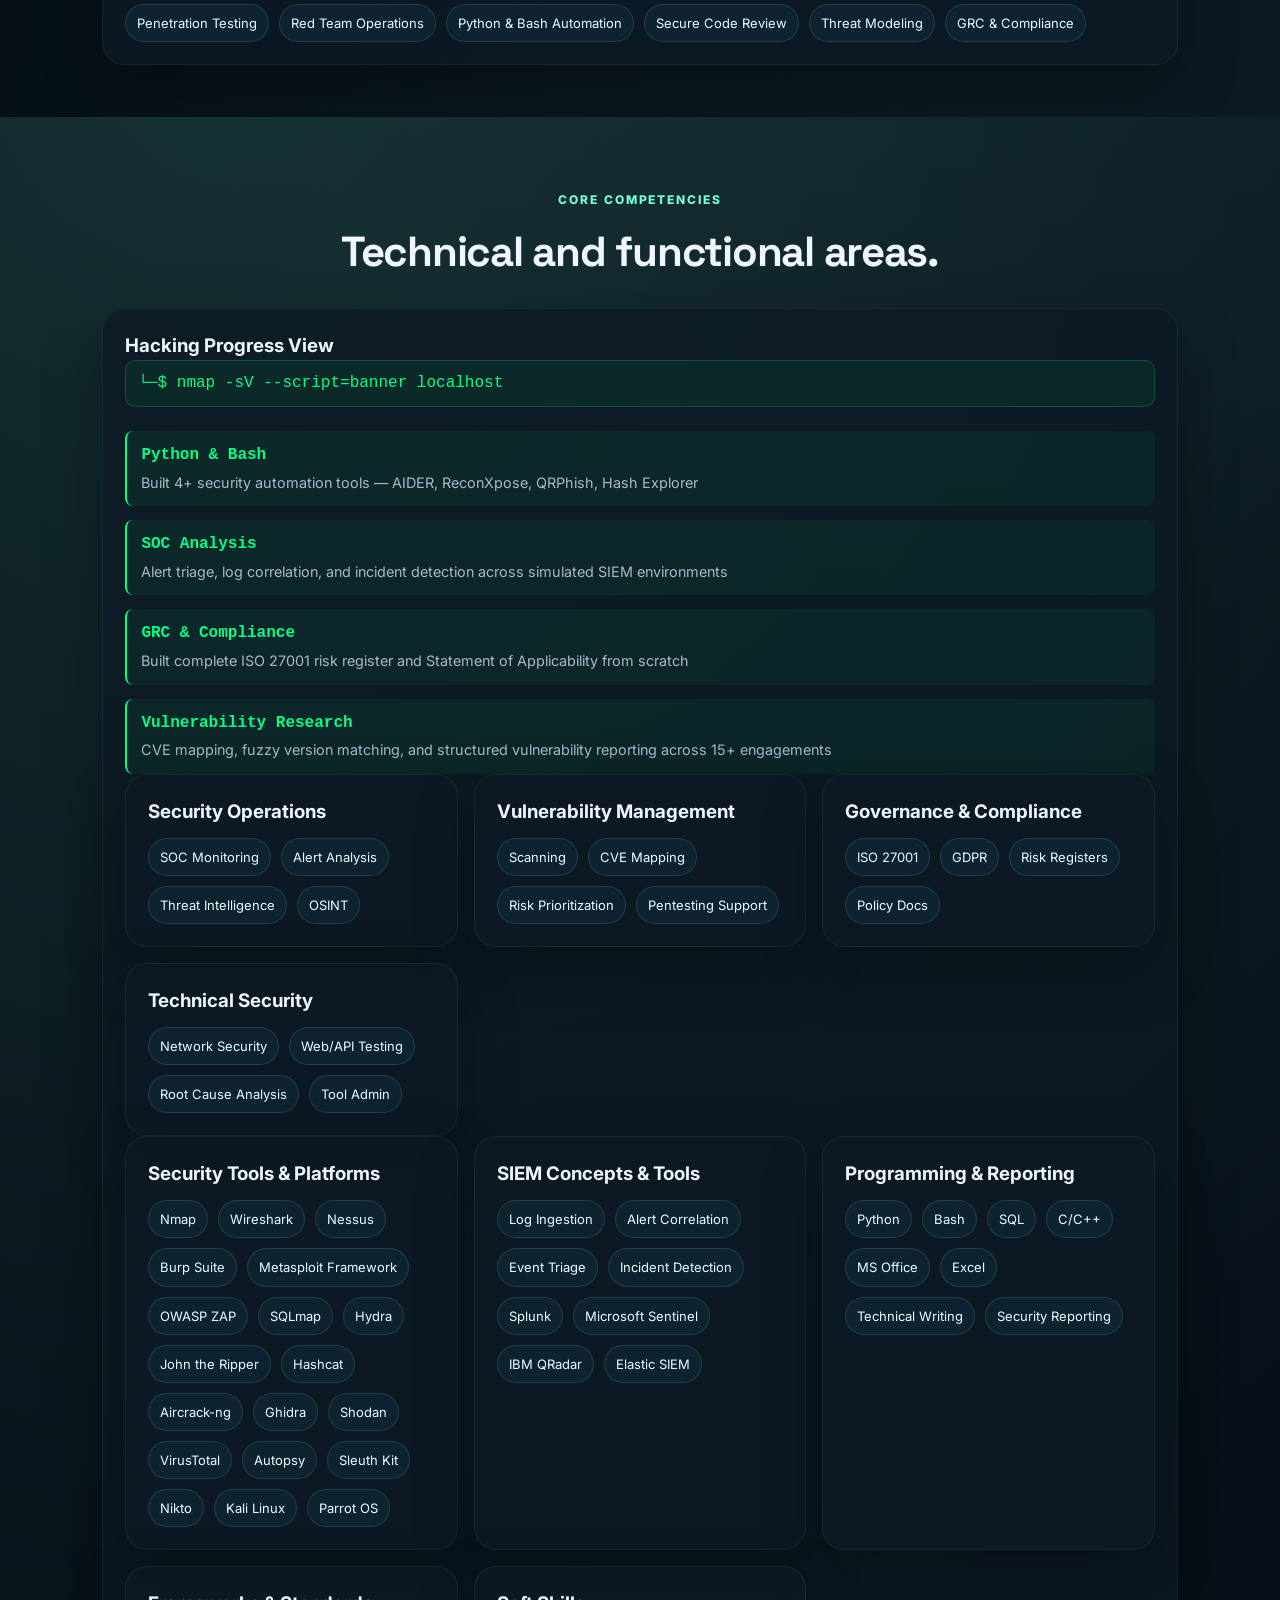
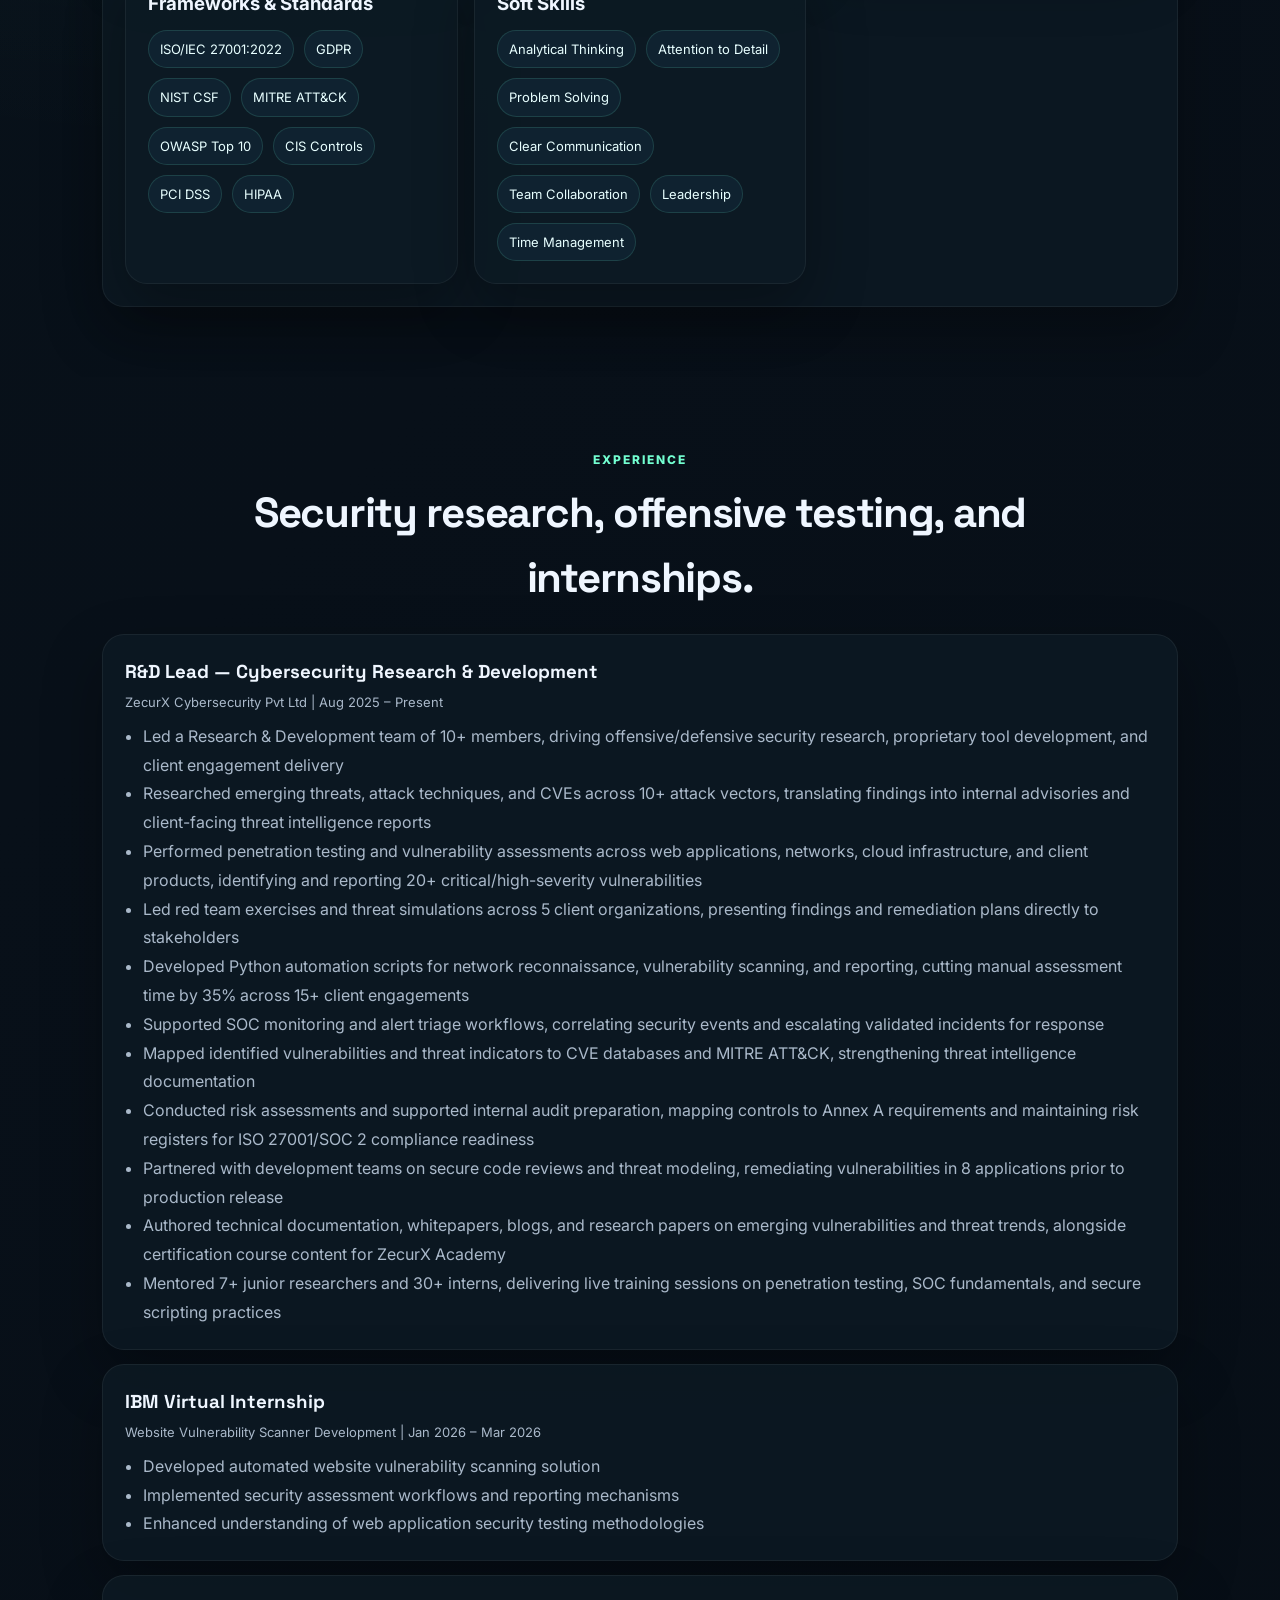
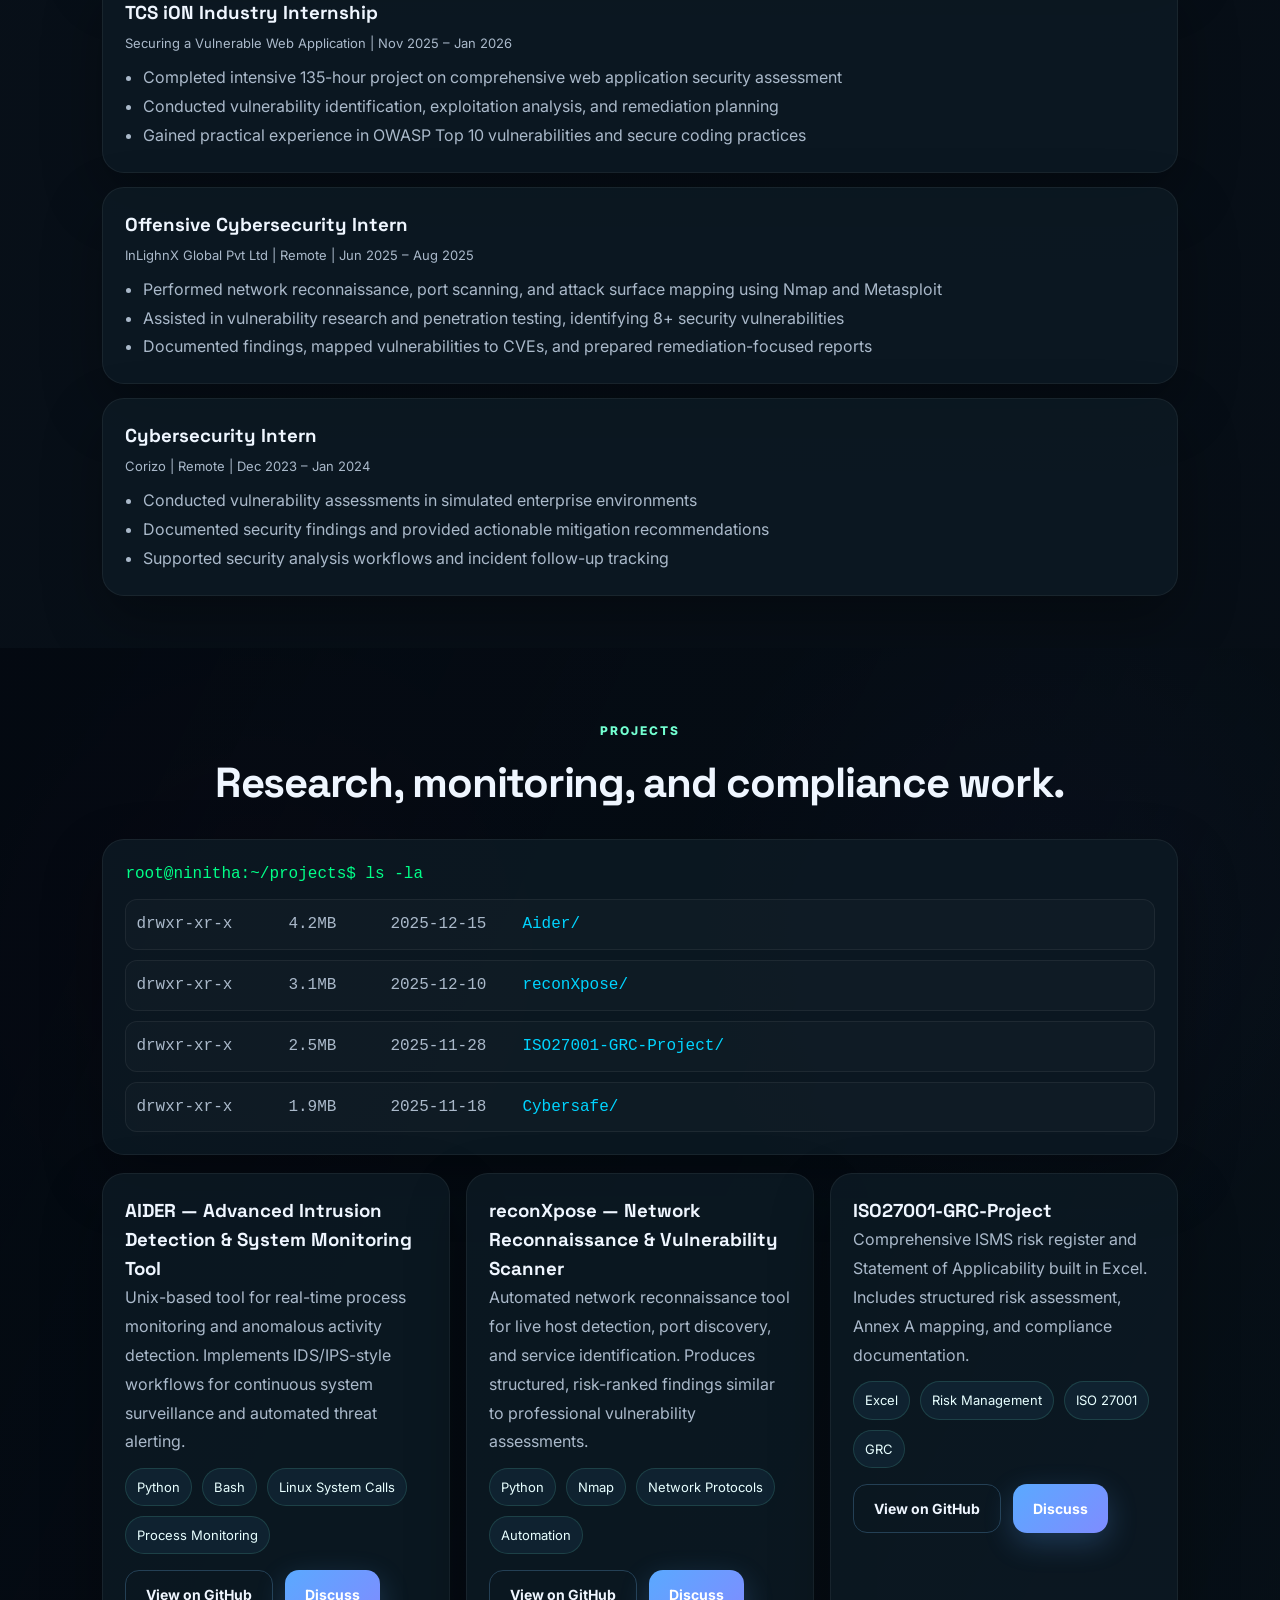
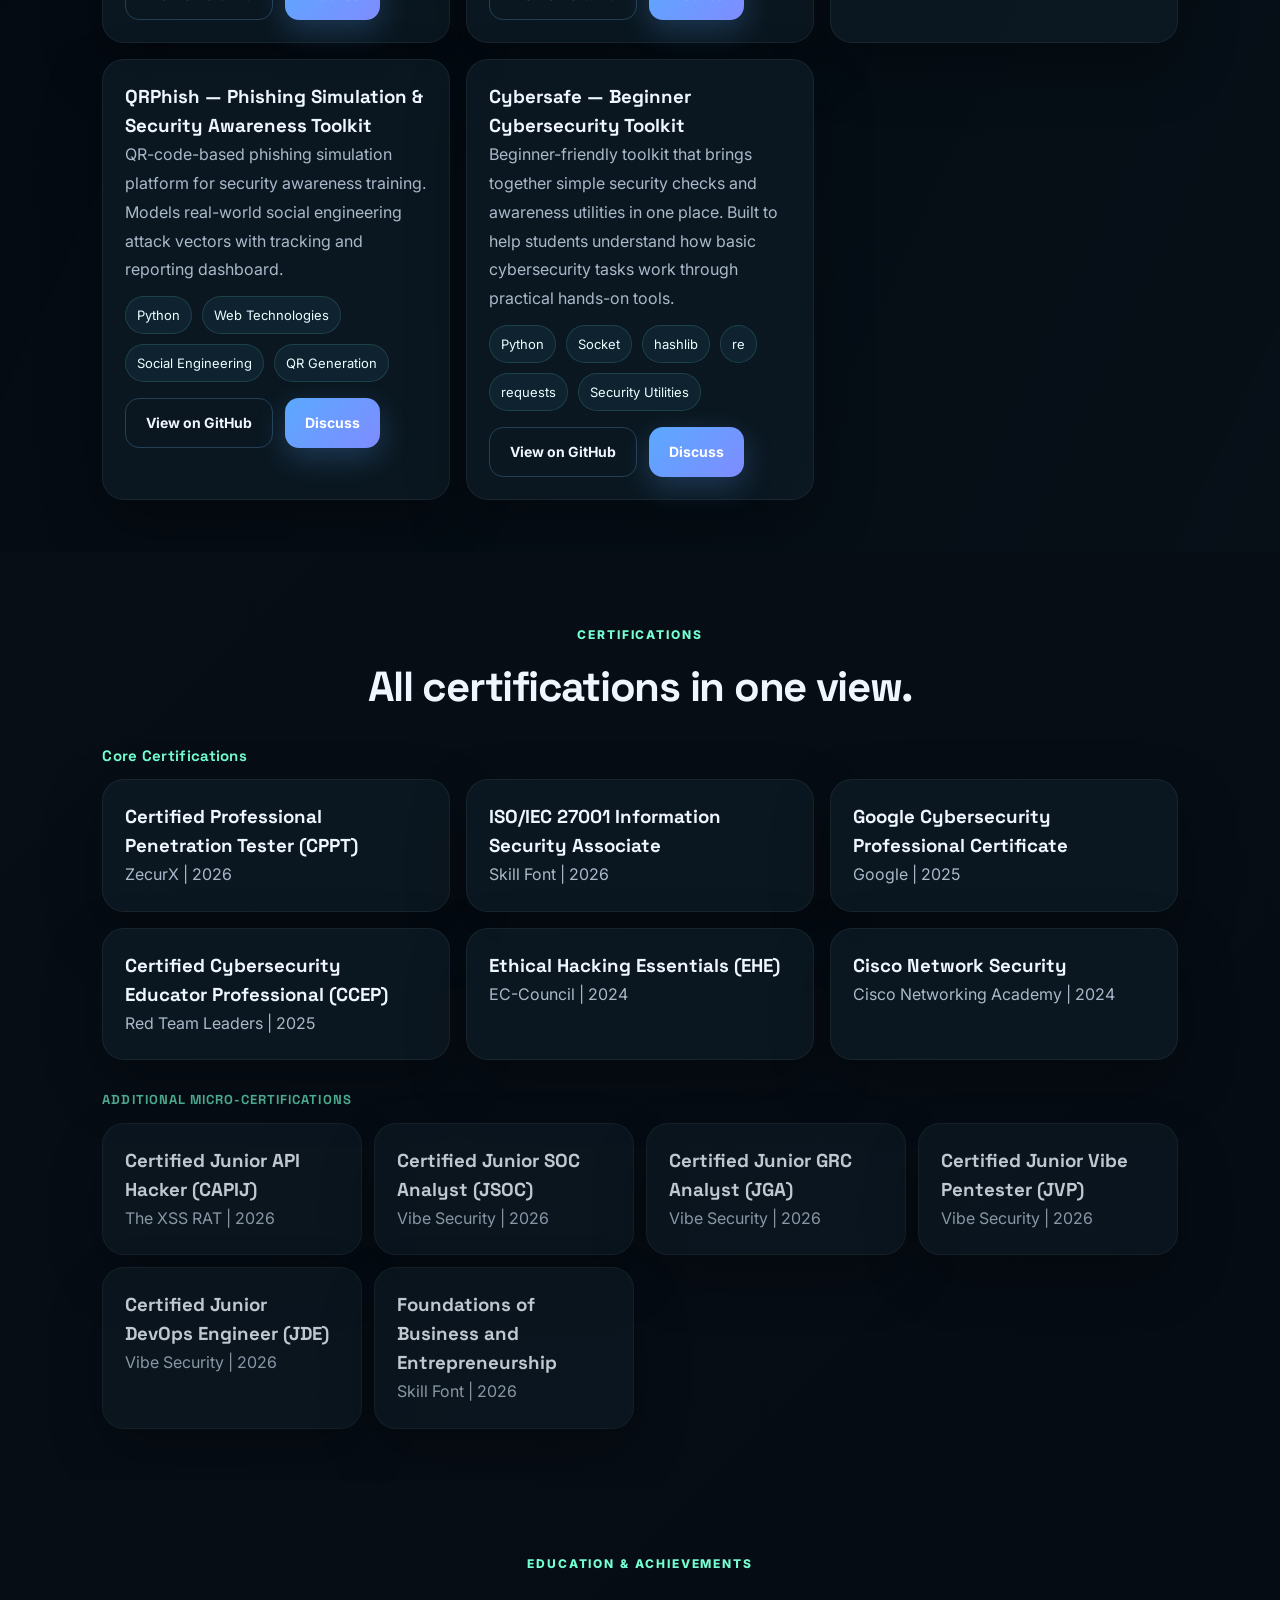
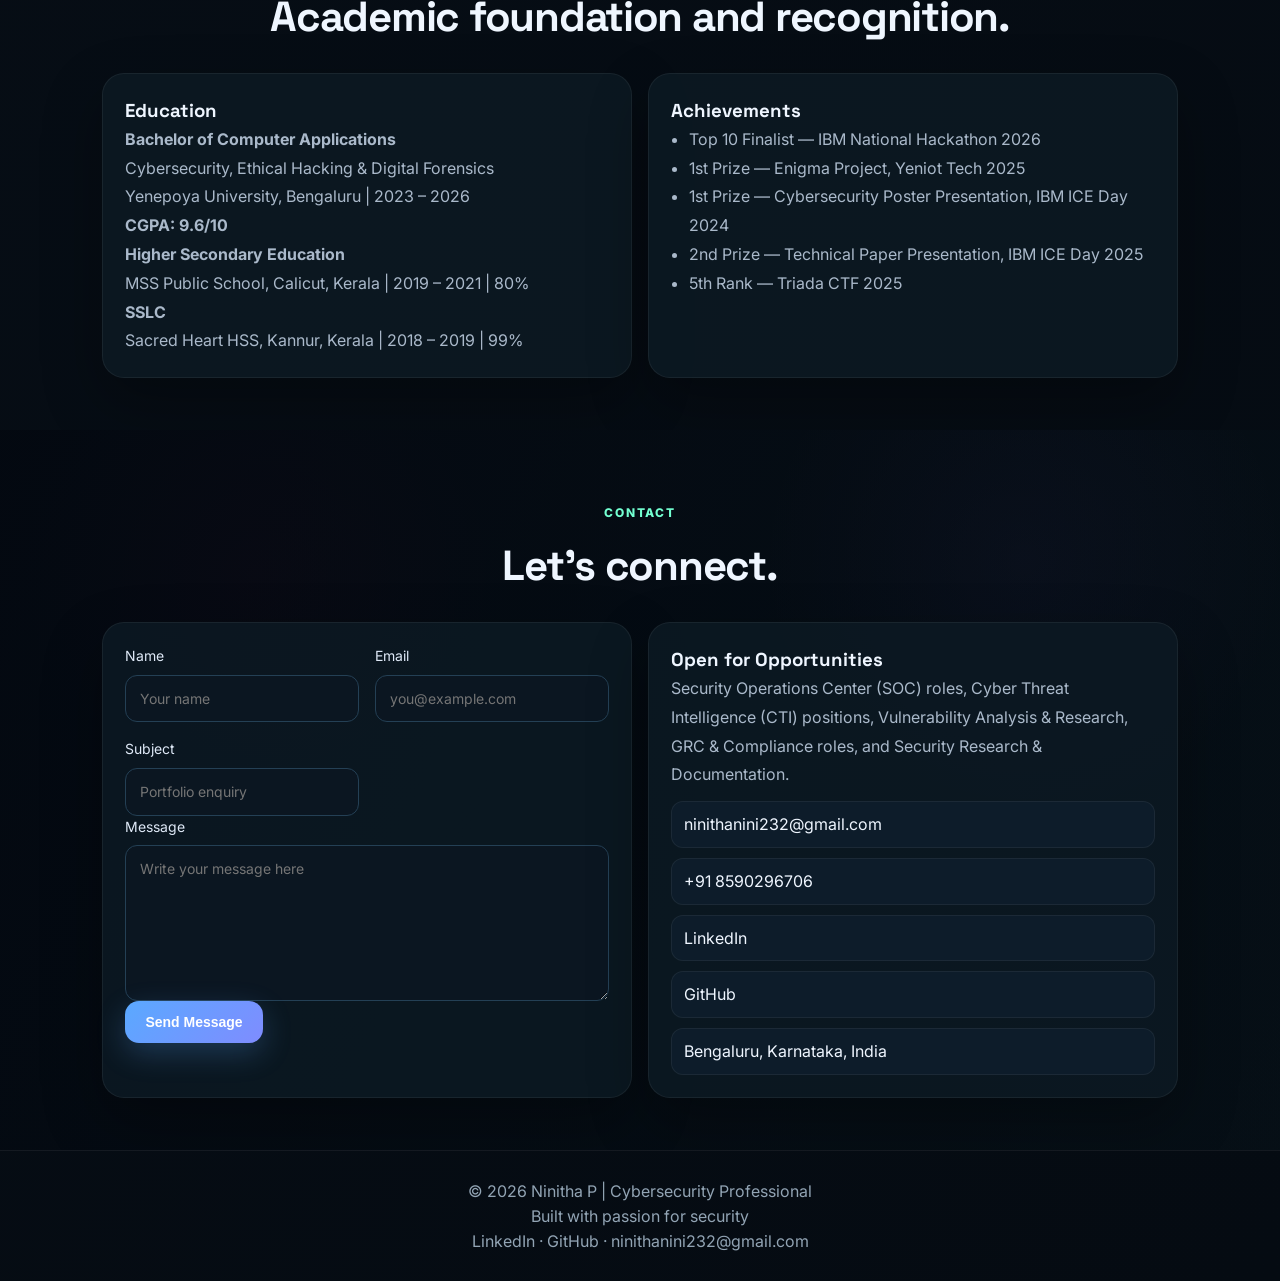
==== commit d887d276: "Revise 'About Me' section with detailed qualifications Updated the content in the 'About Me' section" ====
--- a/index.html
+++ b/index.html
@@ -78,9 +78,9 @@
           <p class="eyebrow">About Me</p>
           <h2>Defensive security, threat intelligence, and structured analysis.</h2>
         </div>
-       <div class="glass content-box">
-          <p class="about-highlight">Cybersecurity Research & Development Lead at ZecurX Cybersecurity, driving offensive/defensive security research, penetration testing, and secure tool development. Leading a 10+ member R&D team across 15+ client engagements - from vulnerability assessments and red team exercises to building proprietary security frameworks.</p>
-          <p class="about-highlight">I specialize in:</p>
+      <div class="glass content-box">
+          <p class="about-highlight about-justified">Cybersecurity Research & Development Lead at ZecurX Cybersecurity, driving offensive/defensive security research, penetration testing, and secure tool development. Leading a 10+ member R&D team across 15+ client engagements — from vulnerability assessments and red team exercises to building proprietary security frameworks. BCA graduate specialized in Cybersecurity, Ethical Hacking & Digital Forensics. CPPT-certified, with additional credentials in ISO/IEC 27001:2022, API security, and Google Cybersecurity. Comfortable across Linux/Unix internals, network security, and cloud security — adept at bridging research, engineering, and client delivery in fast-paced startup environments.</p>
+          <p class="about-highlight" style="margin-top:18px">I specialize in:</p>
           <div class="tag-list about-tags">
             <span>Penetration Testing</span>
             <span>Red Team Operations</span>
@@ -89,7 +89,6 @@
             <span>Threat Modeling</span>
             <span>GRC & Compliance</span>
           </div>
-          <p class="closing">BCA Gradute specialized in Cybersecurity, Ethical Hacking & Digital Forensics. CPPT-certified, with additional credentials in ISO/IEC 27001:2022, API security, and Google Cybersecurity. Comfortable across Linux/Unix internals, network security, and cloud security. Adept in bridging research, engineering, and client delivery in fast-paced startup environments.</p>
         </div>
       </section>
 
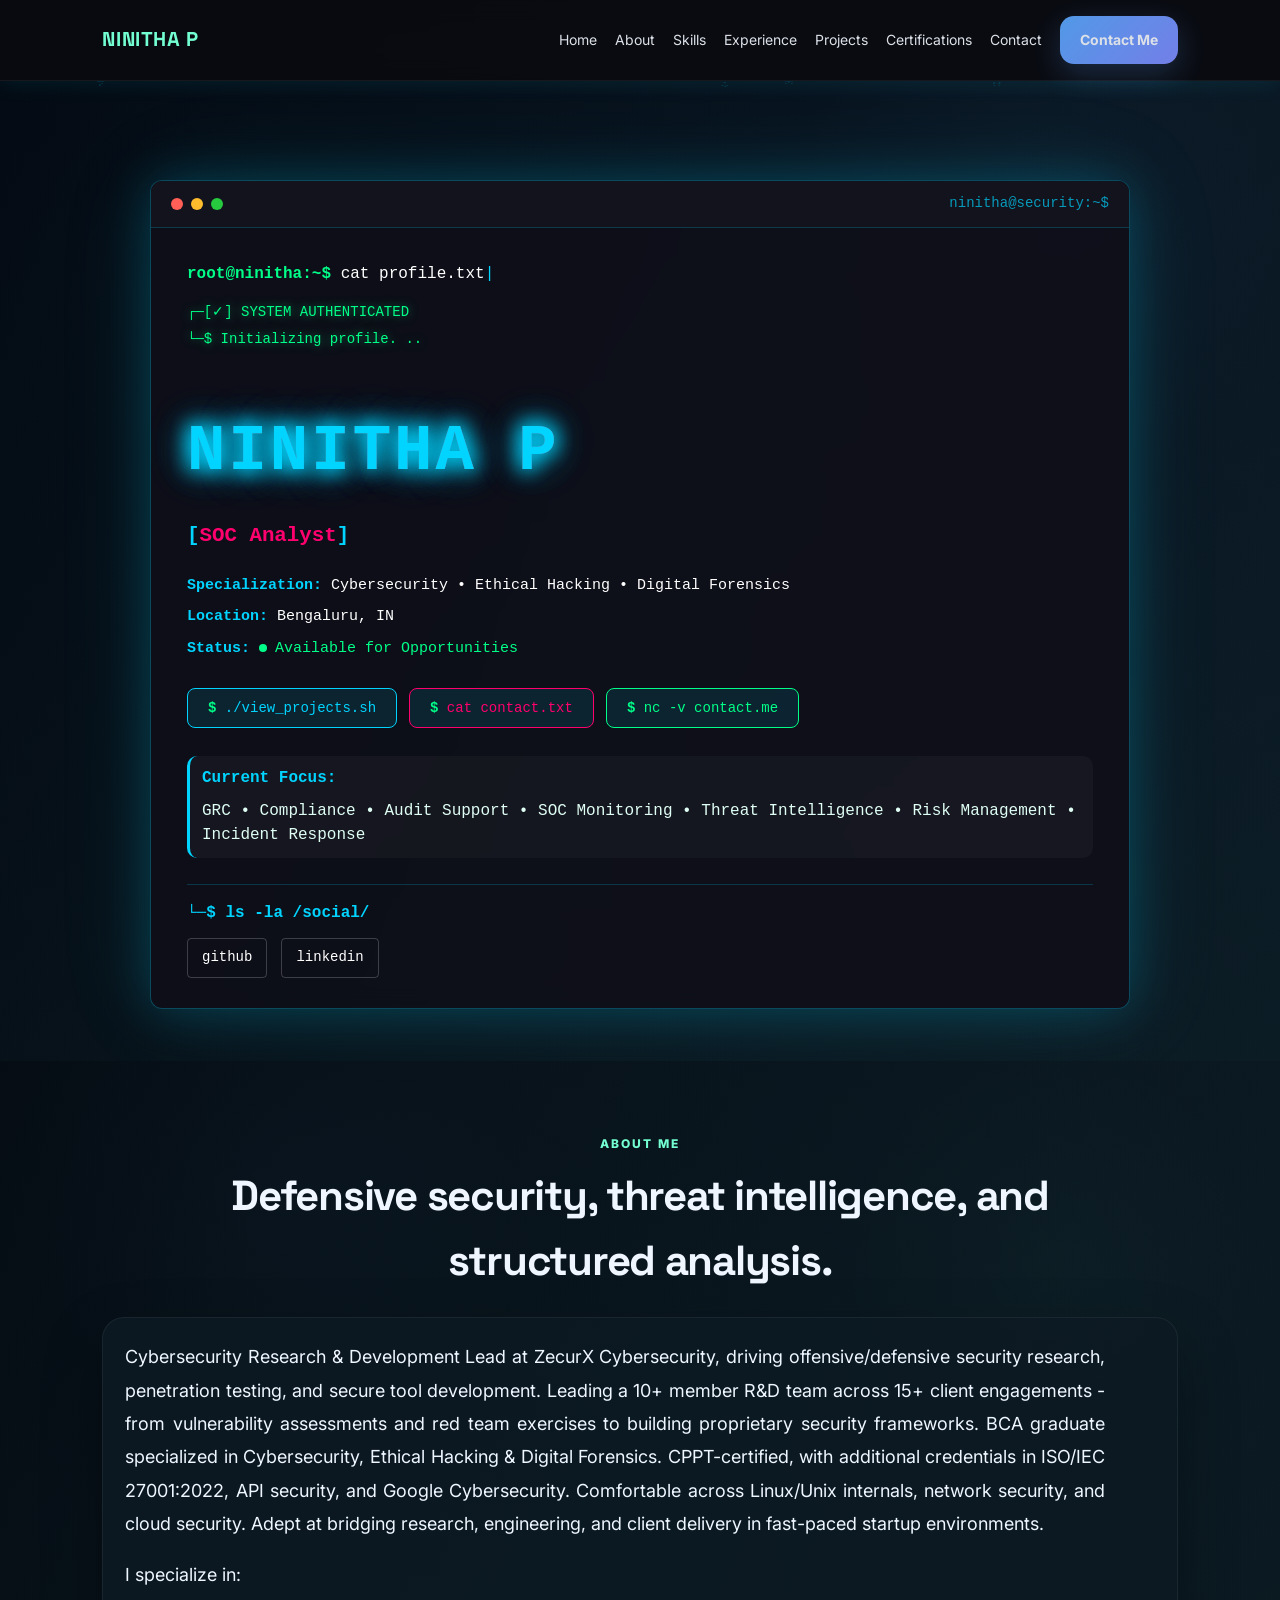
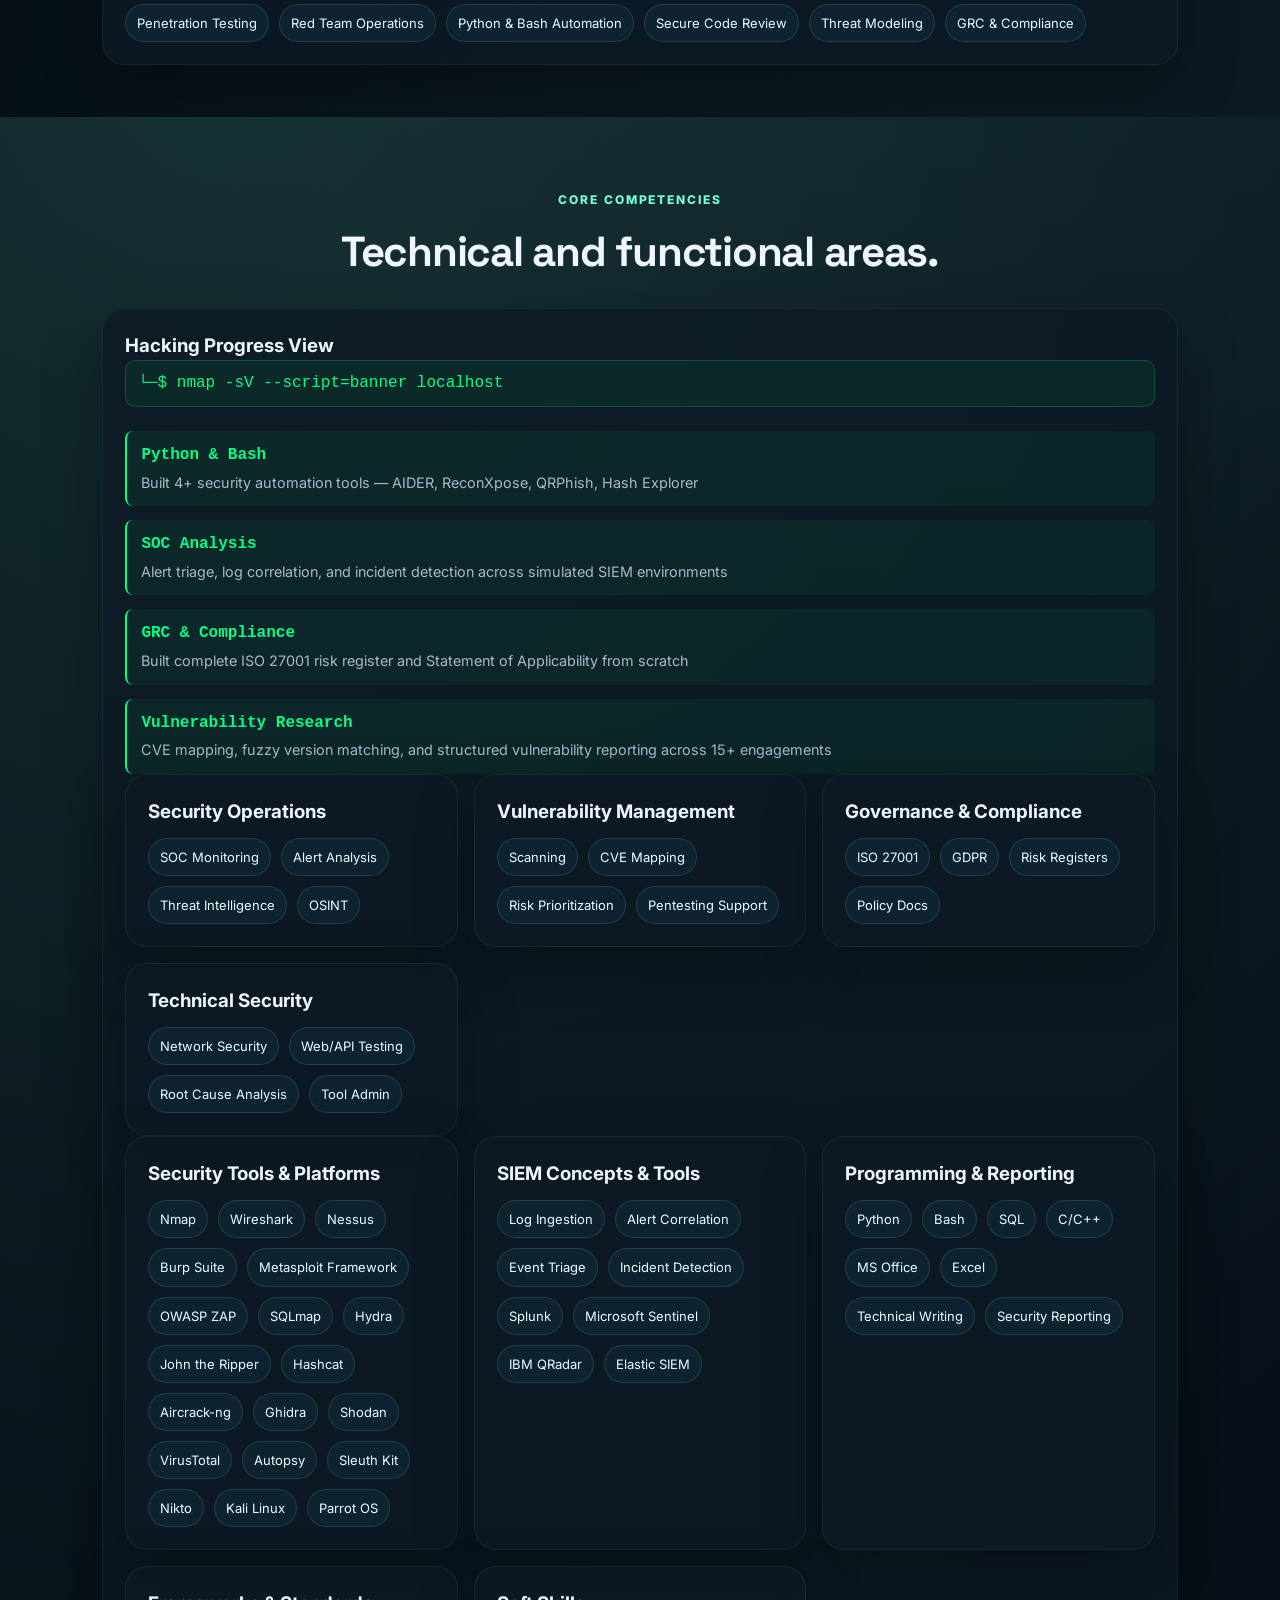
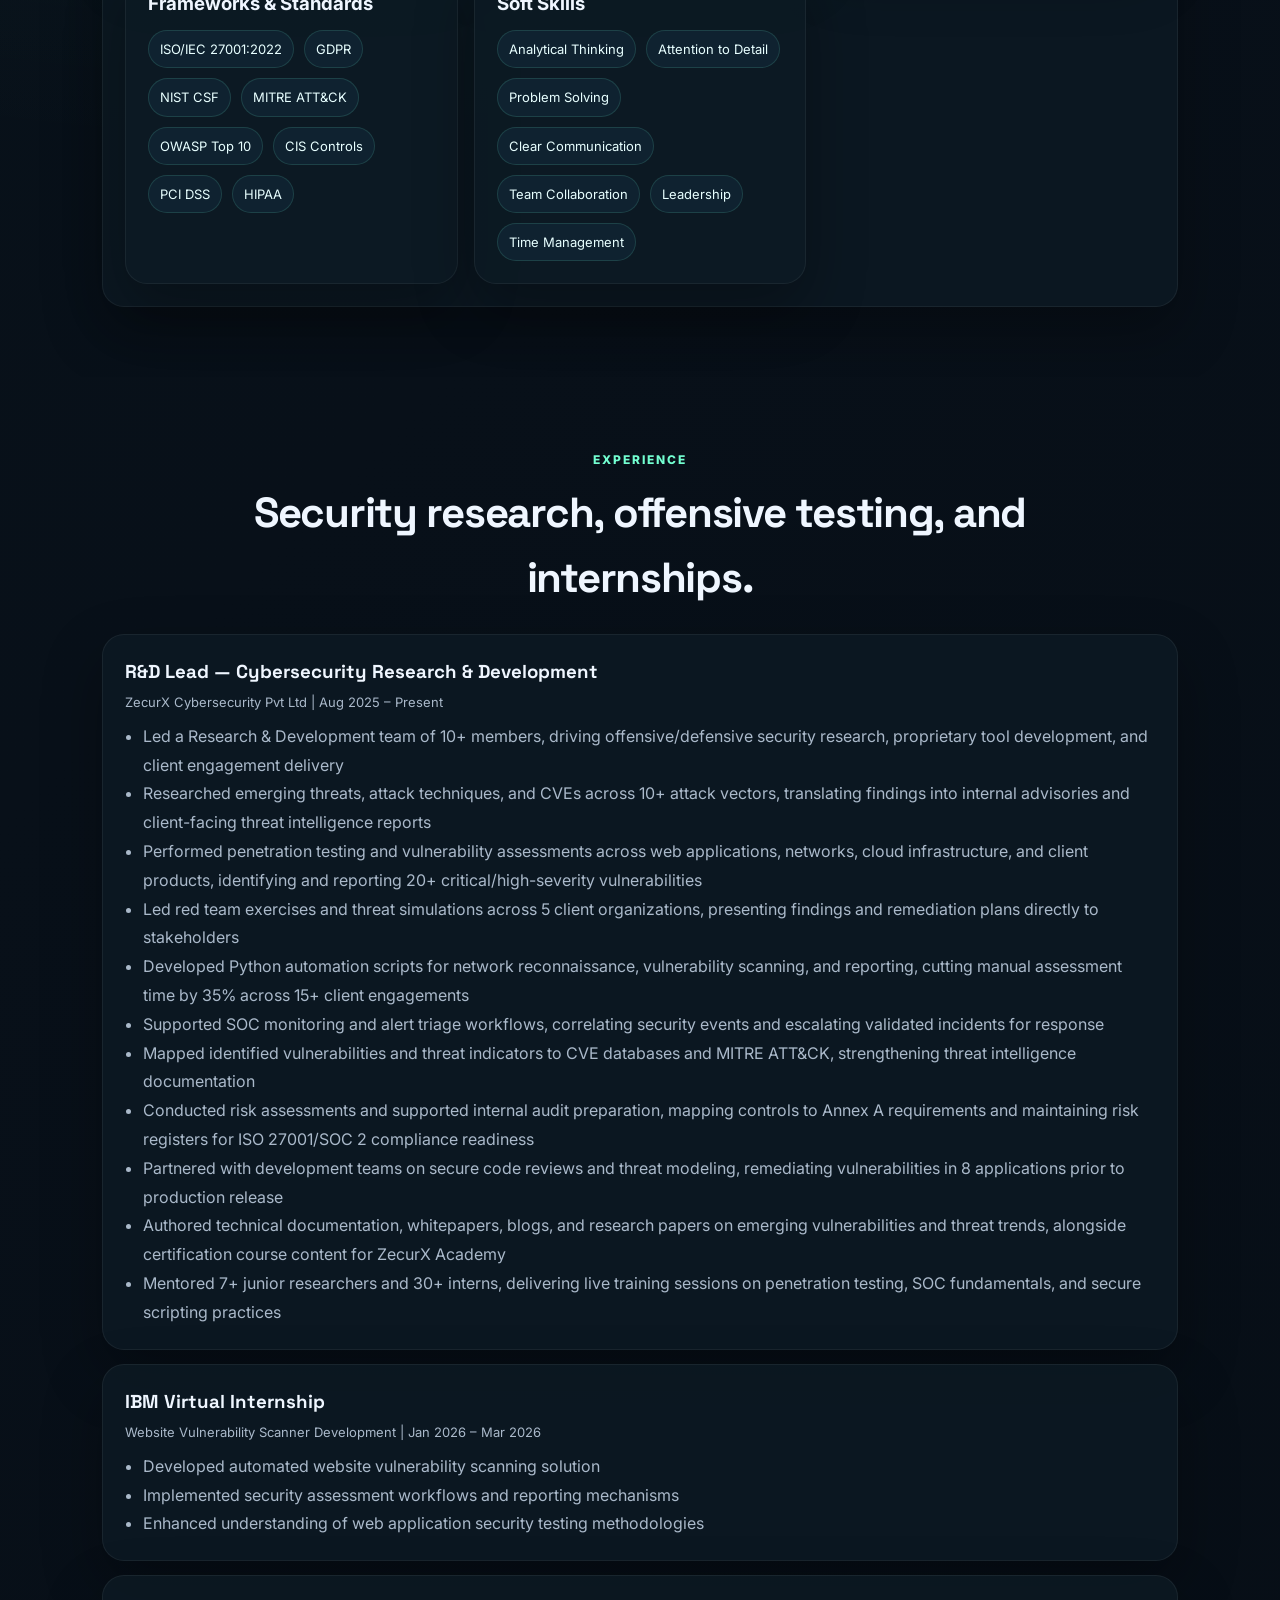
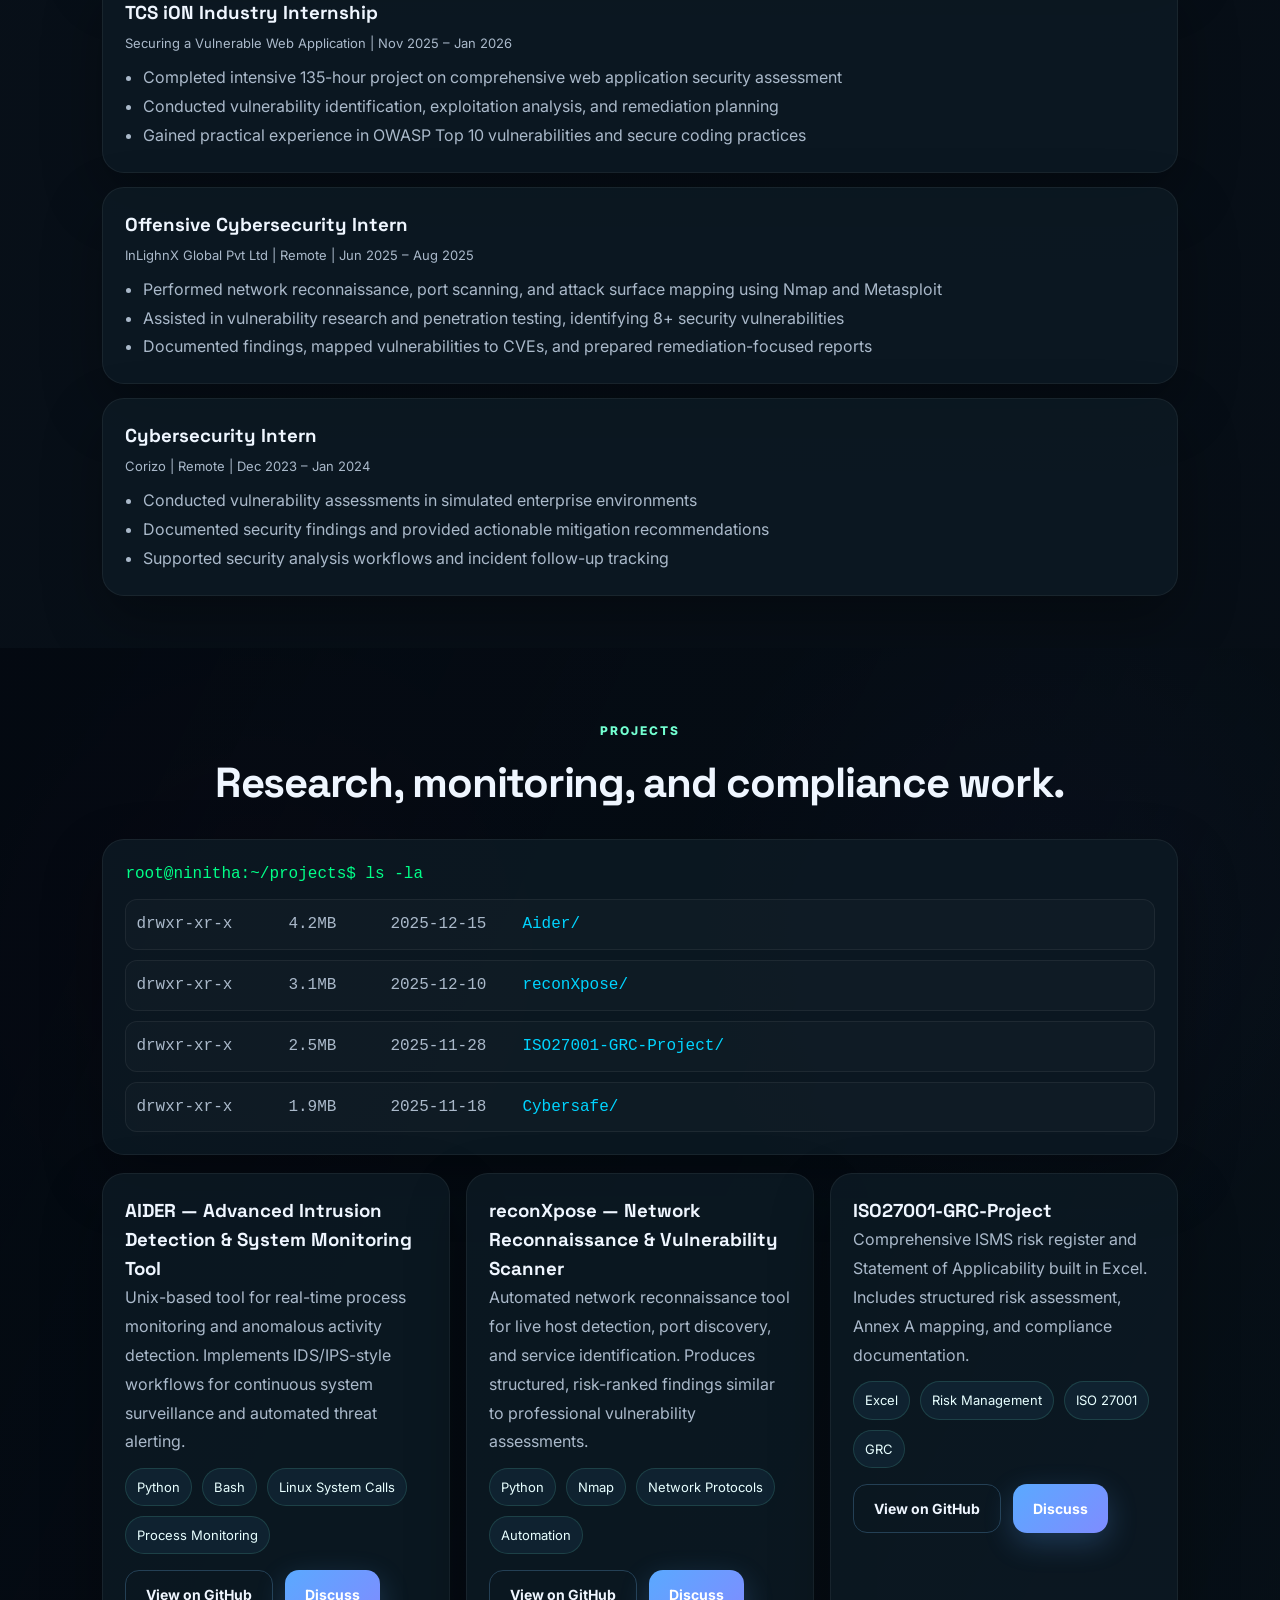
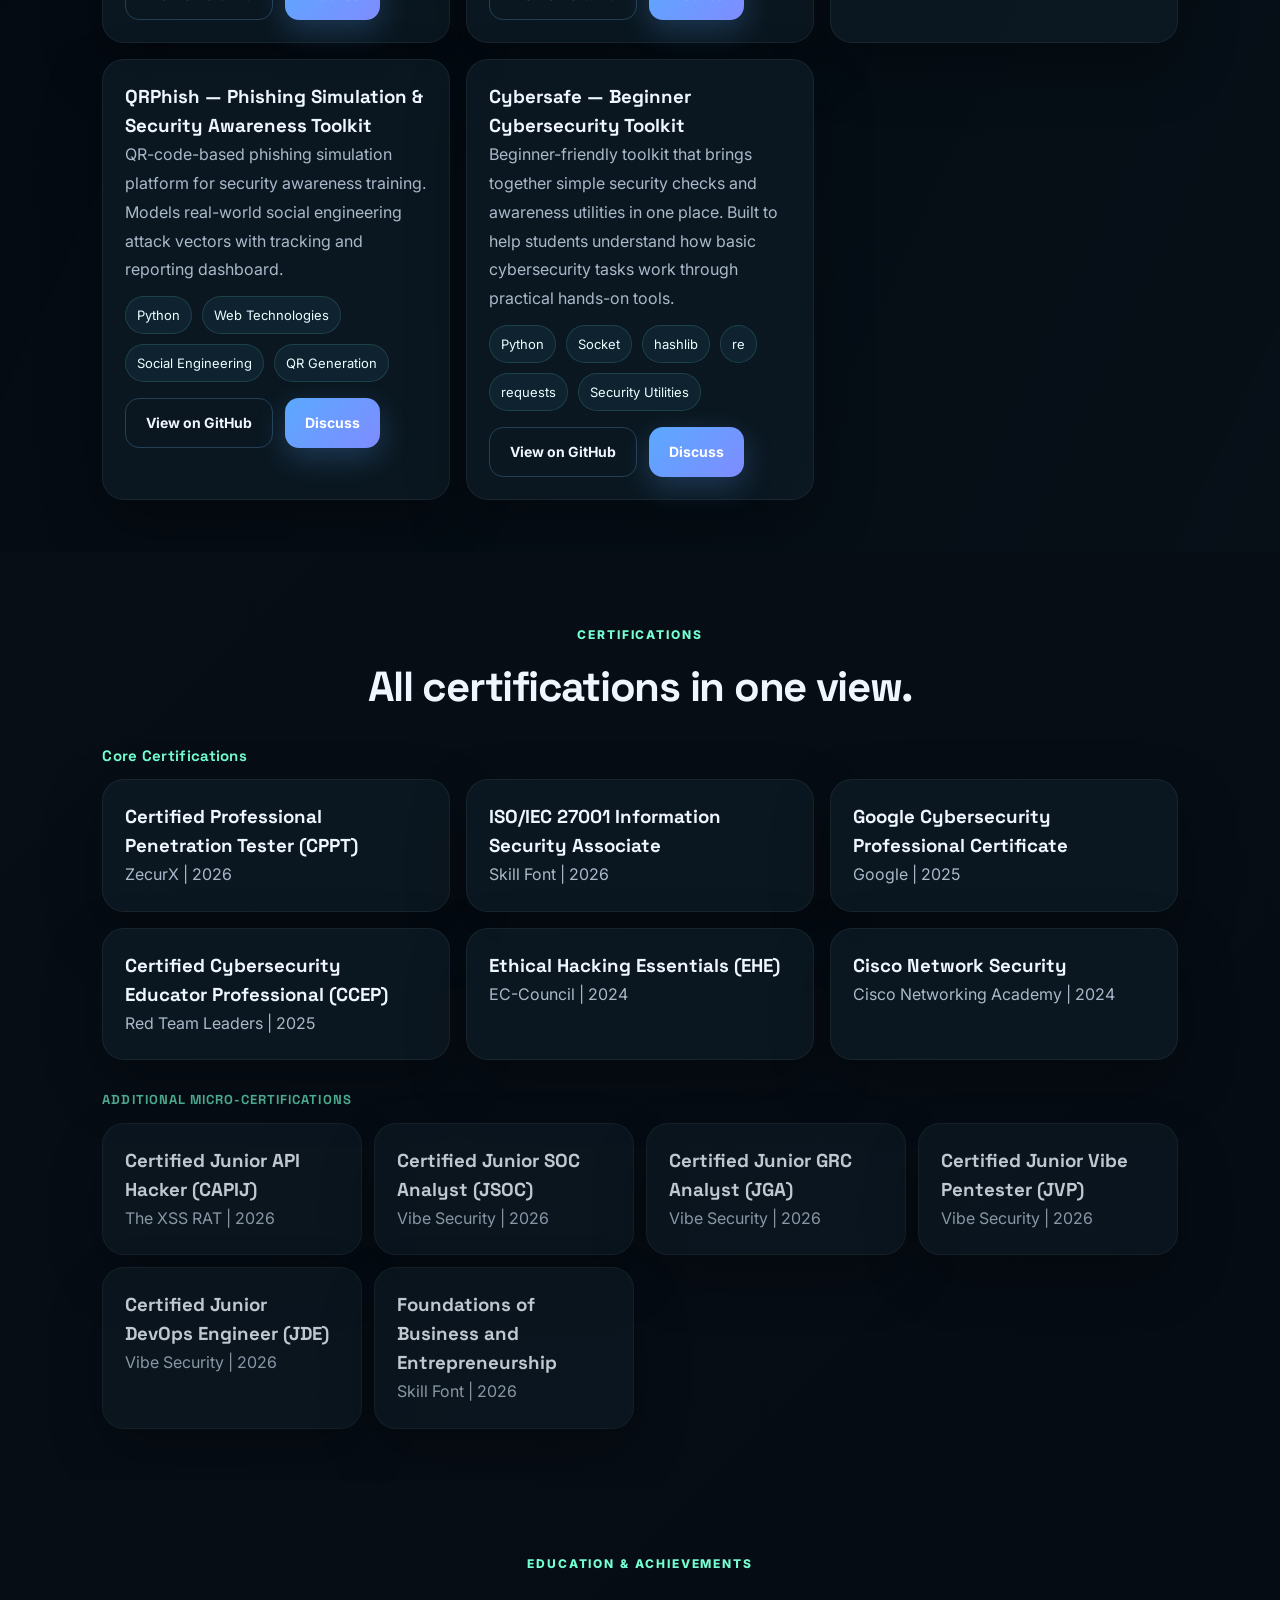
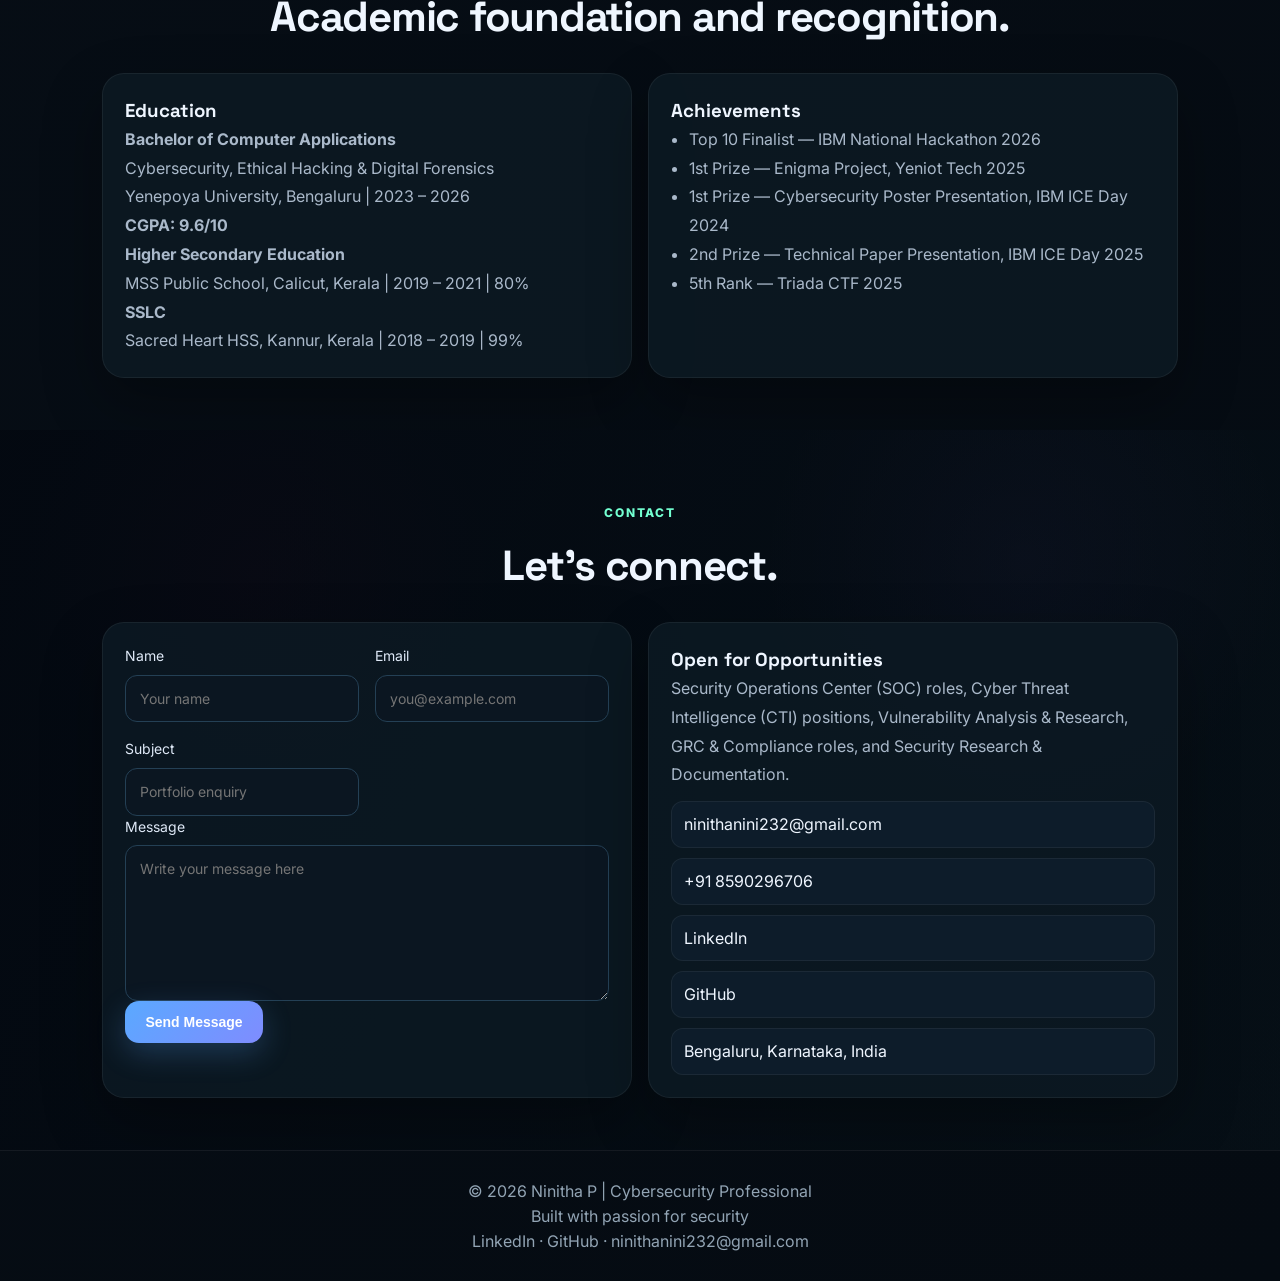
==== commit cb144f32: "Fix punctuation in about section Replaced a '+' with a '-' in the description to improve clarity." ====
--- a/index.html
+++ b/index.html
@@ -79,7 +79,7 @@
           <h2>Defensive security, threat intelligence, and structured analysis.</h2>
         </div>
       <div class="glass content-box">
-          <p class="about-highlight about-justified">Cybersecurity Research & Development Lead at ZecurX Cybersecurity, driving offensive/defensive security research, penetration testing, and secure tool development. Leading a 10+ member R&D team across 15+ client engagements — from vulnerability assessments and red team exercises to building proprietary security frameworks. BCA graduate specialized in Cybersecurity, Ethical Hacking & Digital Forensics. CPPT-certified, with additional credentials in ISO/IEC 27001:2022, API security, and Google Cybersecurity. Comfortable across Linux/Unix internals, network security, and cloud security — adept at bridging research, engineering, and client delivery in fast-paced startup environments.</p>
+          <p class="about-highlight about-justified">Cybersecurity Research & Development Lead at ZecurX Cybersecurity, driving offensive/defensive security research, penetration testing, and secure tool development. Leading a 10+ member R&D team across 15+ client engagements - from vulnerability assessments and red team exercises to building proprietary security frameworks. BCA graduate specialized in Cybersecurity, Ethical Hacking & Digital Forensics. CPPT-certified, with additional credentials in ISO/IEC 27001:2022, API security, and Google Cybersecurity. Comfortable across Linux/Unix internals, network security, and cloud security. Adept at bridging research, engineering, and client delivery in fast-paced startup environments.</p>
           <p class="about-highlight" style="margin-top:18px">I specialize in:</p>
           <div class="tag-list about-tags">
             <span>Penetration Testing</span>
--- a/css/style.css
+++ b/css/style.css
@@ -121,6 +121,7 @@
 .content-box{max-width:1100px;margin:0 auto}
 .about-highlight{font-size:18px;line-height:1.85;color:#eef6ff;max-width:980px;margin-bottom:12px}
 .about-tags{margin-top:16px}
+.about-justified{text-align:justify;text-justify:inter-word}
 .split-grid,.grid,.tag-list,.contact-list,.field-grid{display:grid;gap:16px}
 .split-grid{grid-template-columns:repeat(auto-fit,minmax(220px,1fr));margin-top:20px}
 .grid.cards-4{grid-template-columns:repeat(auto-fit,minmax(250px,1fr))}
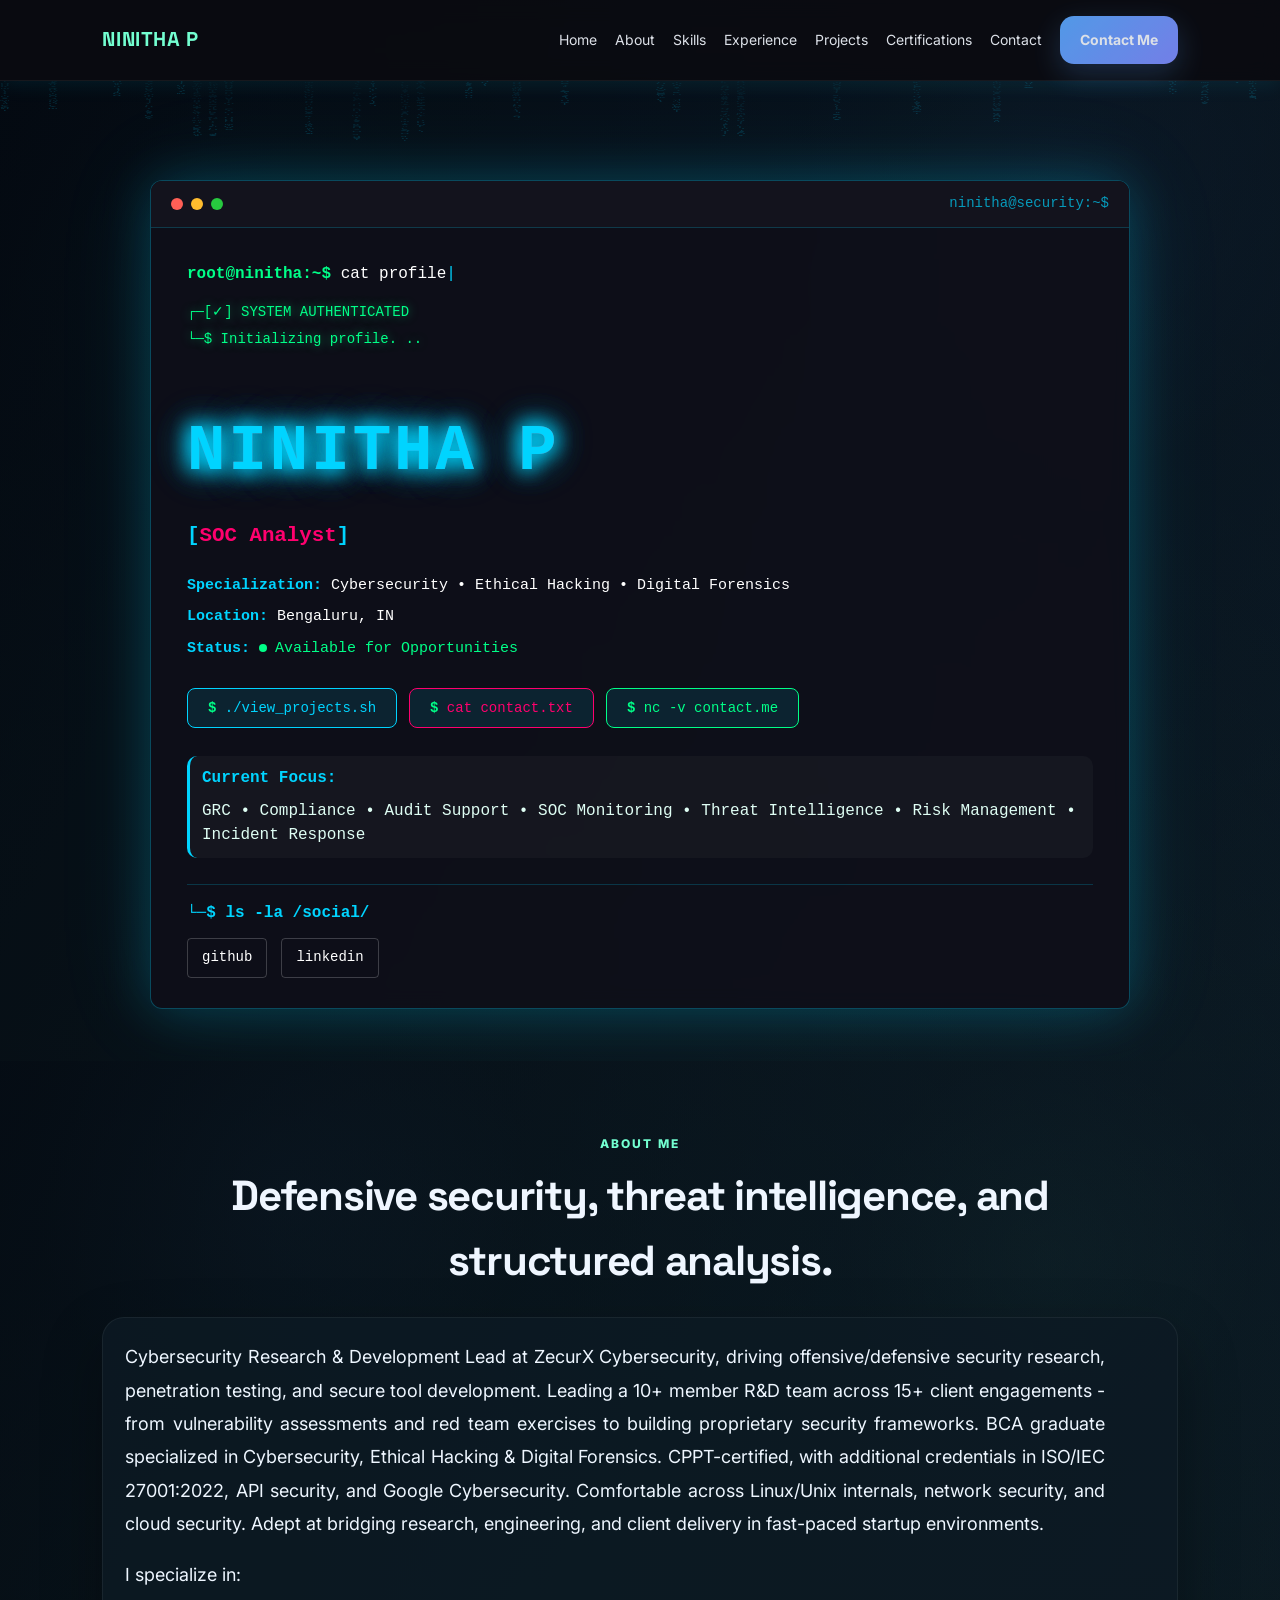
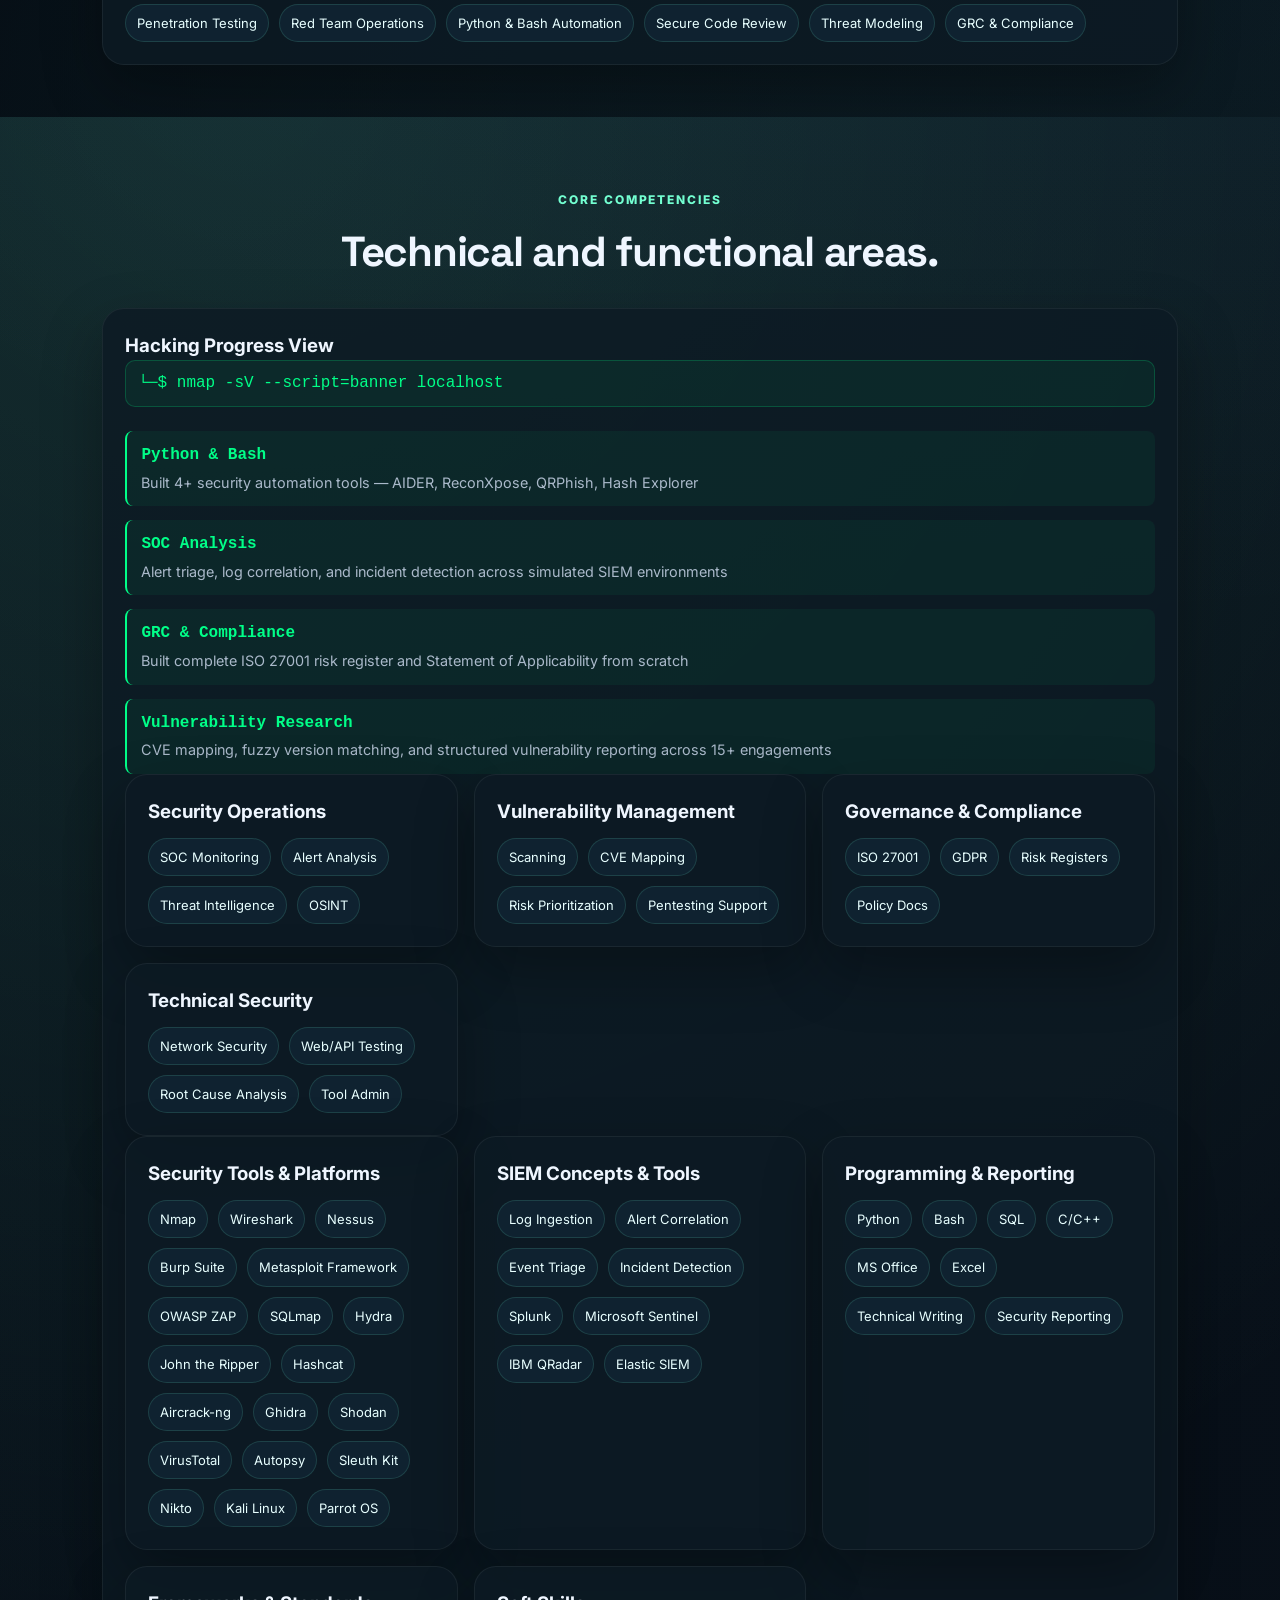
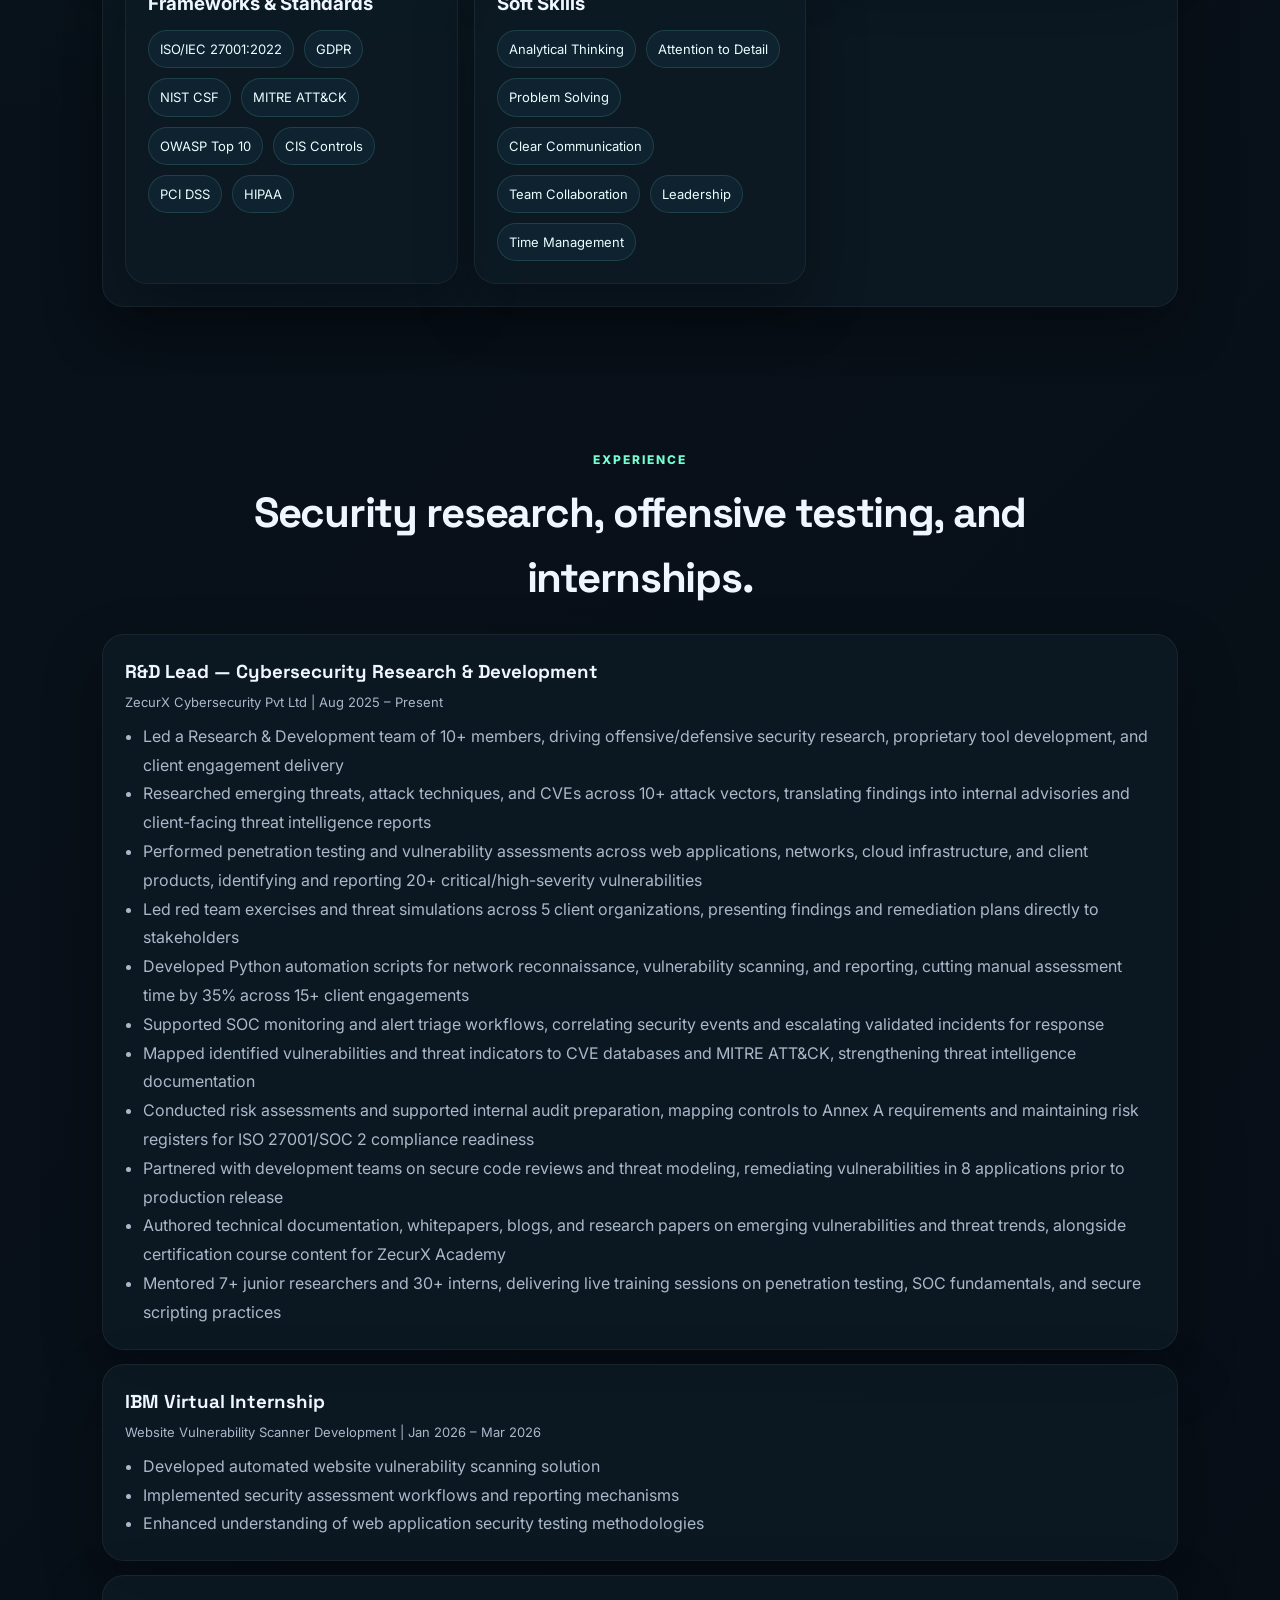
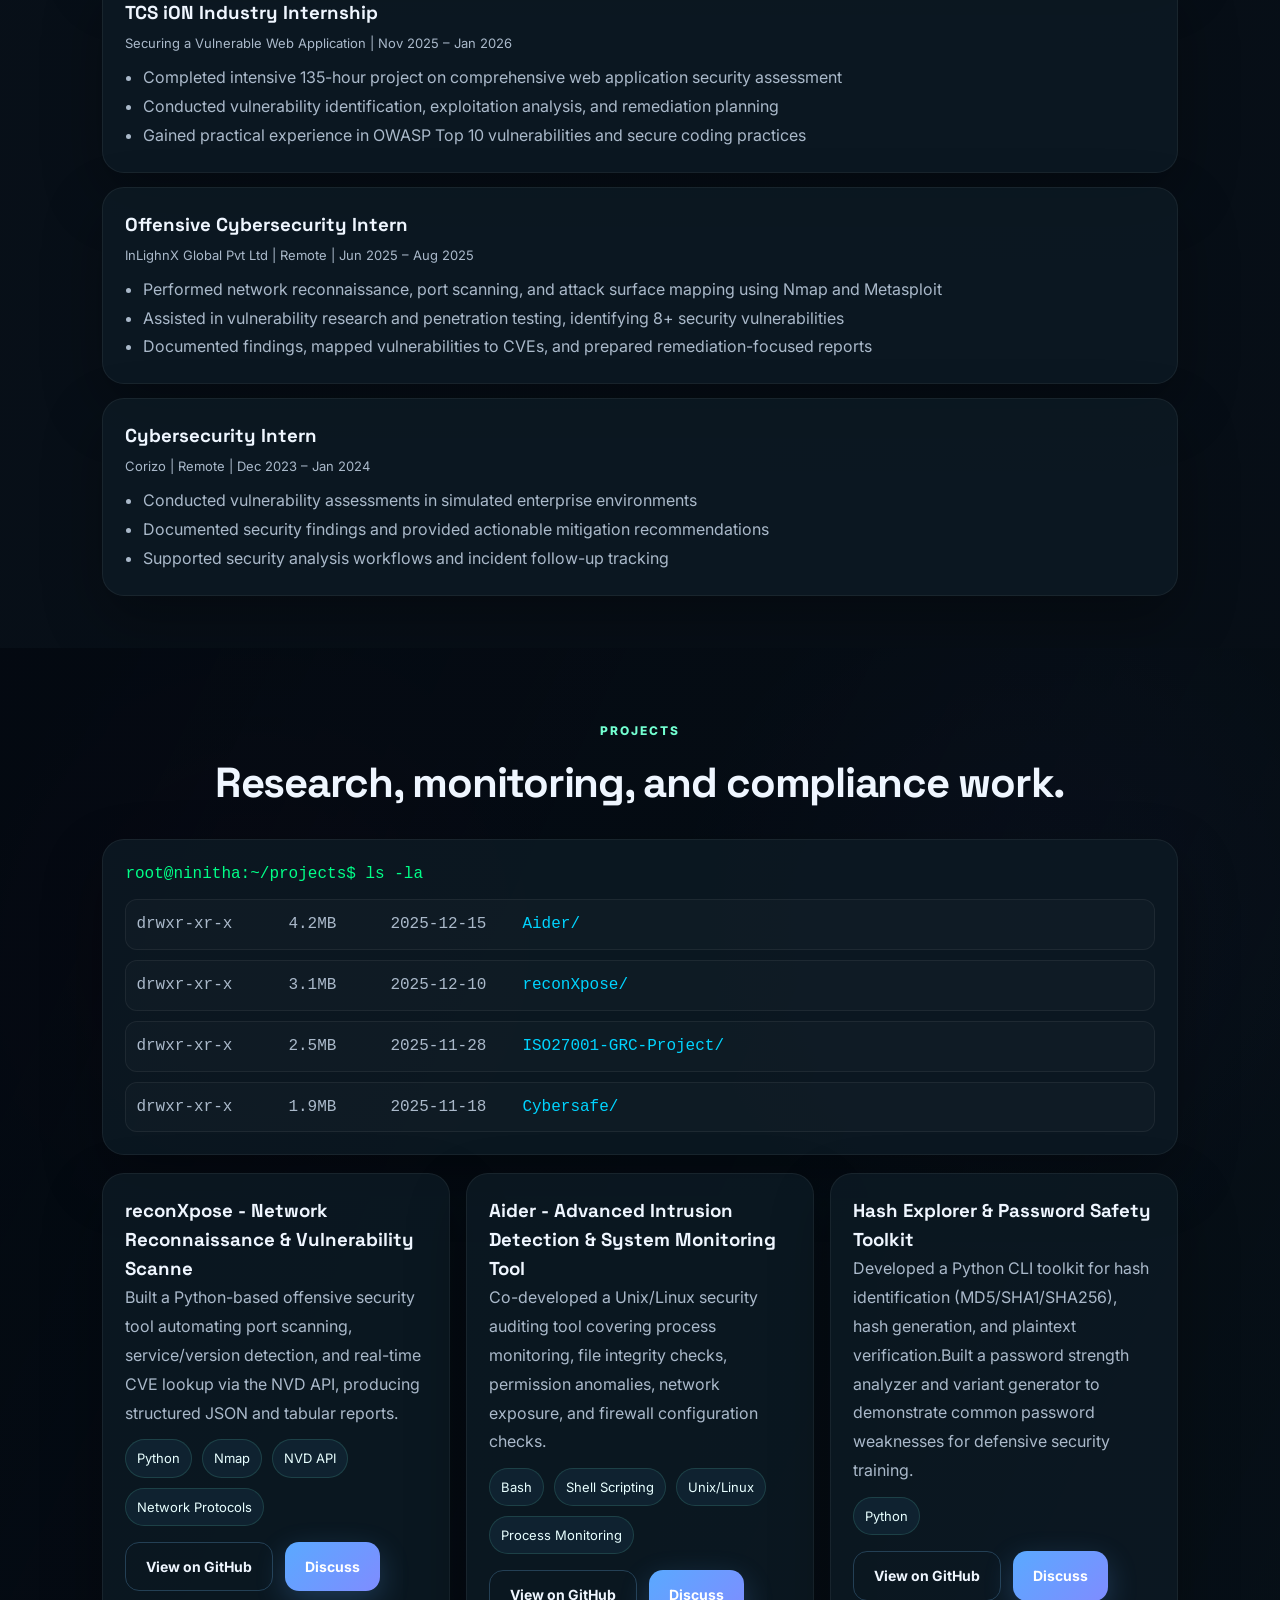
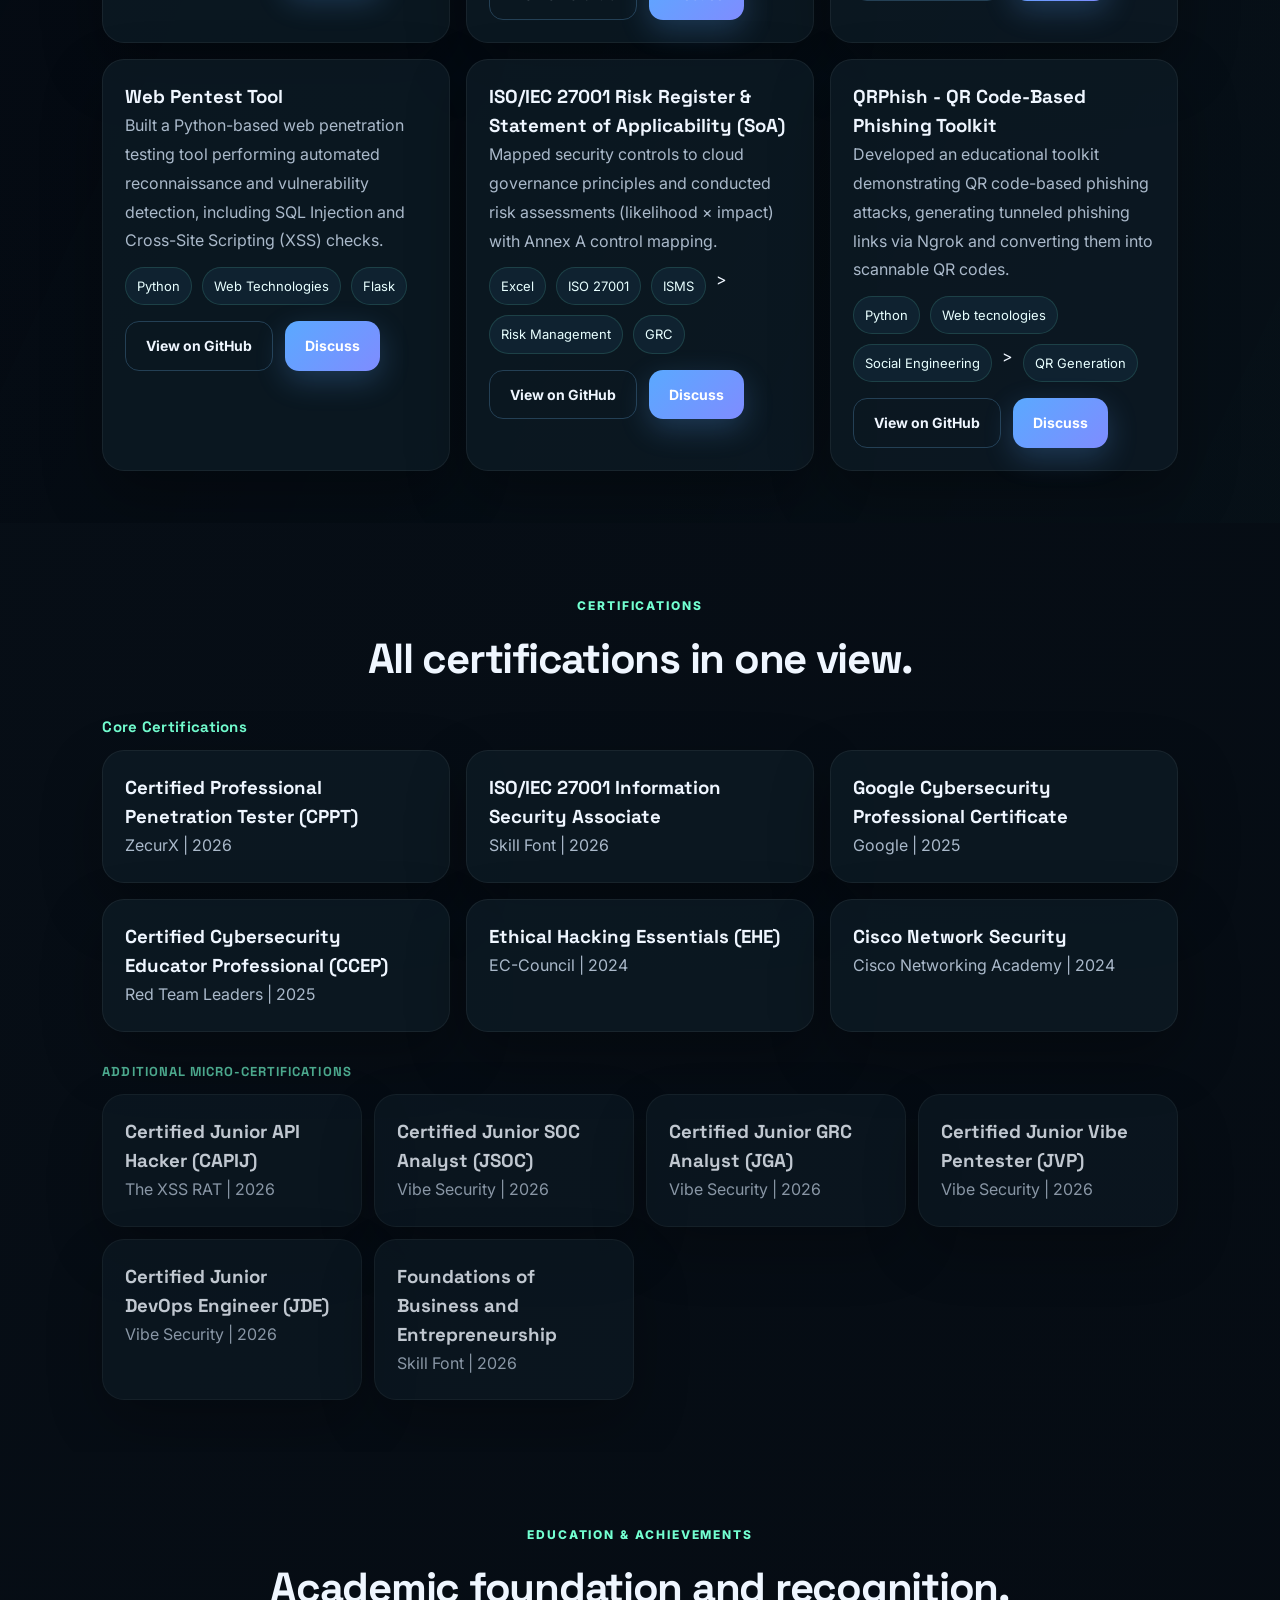
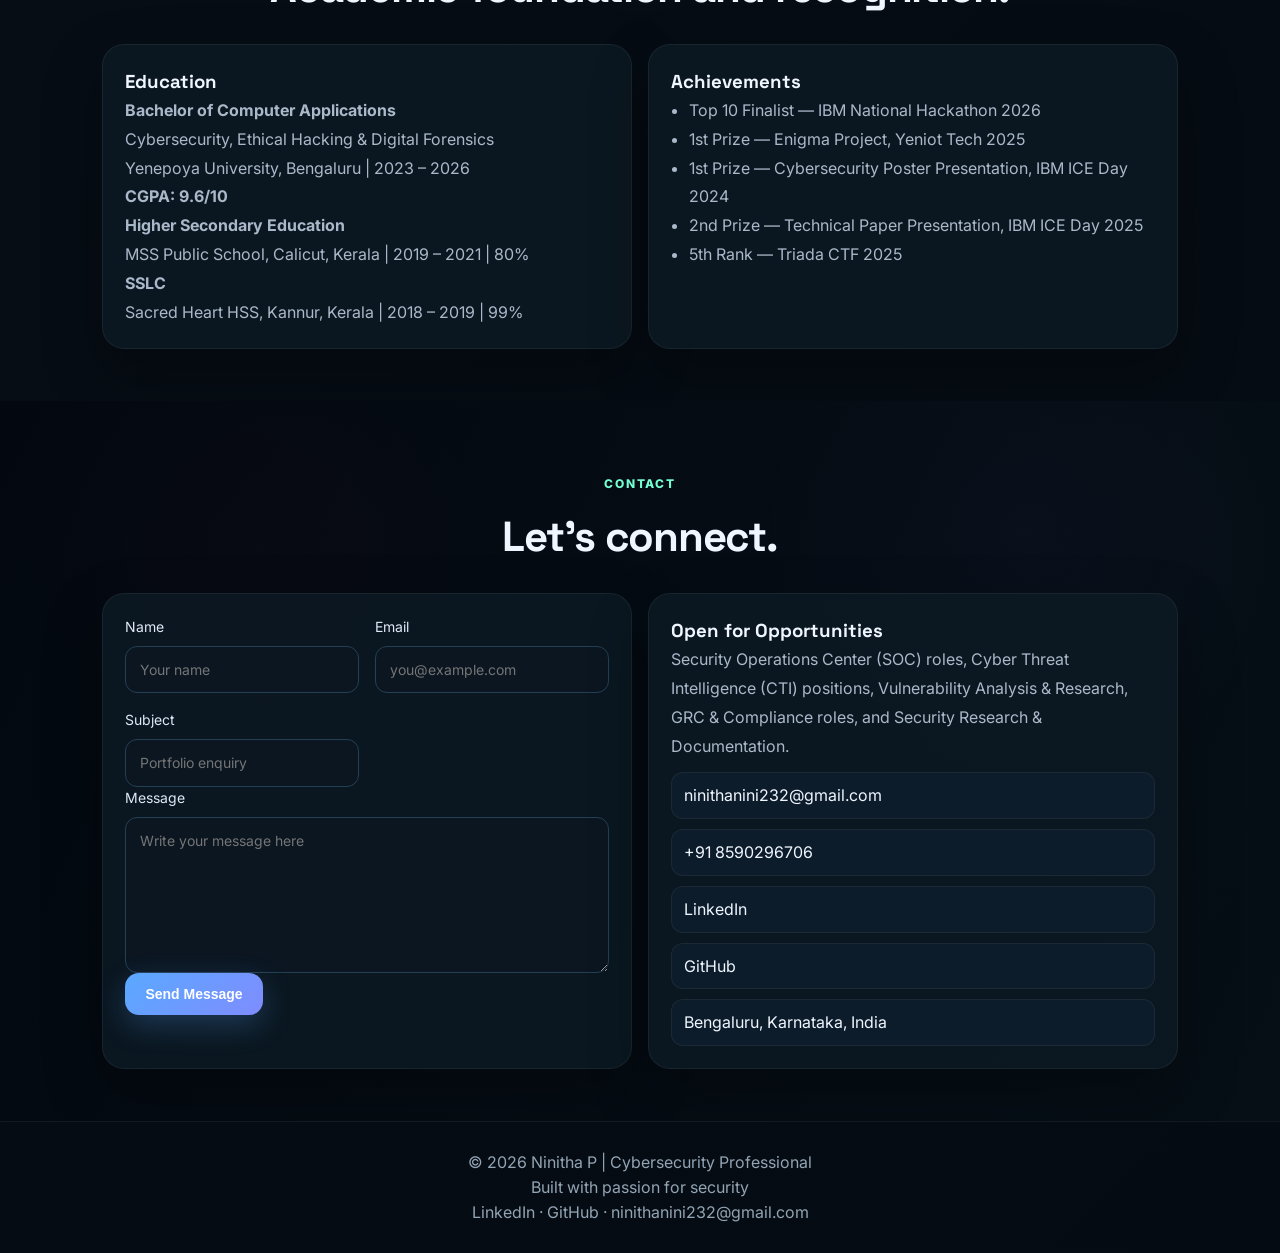
==== commit 9db0370f: "Revise project details and add new entries Updated project descriptions and tags for various tools, " ====
--- a/index.html
+++ b/index.html
@@ -241,34 +241,40 @@
         </div>
         <div class="grid cards-2 cards-5">
           <article class="glass project-card">
-            <h3>AIDER — Advanced Intrusion Detection & System Monitoring Tool</h3>
-            <p>Unix-based tool for real-time process monitoring and anomalous activity detection. Implements IDS/IPS-style workflows for continuous system surveillance and automated threat alerting.</p>
-            <div class="tag-list"><span>Python</span><span>Bash</span><span>Linux System Calls</span><span>Process Monitoring</span></div>
-            <div class="card-actions"><a class="button button-secondary" href="https://github.com/abhi-vmlinuz/Aider" target="_blank" rel="noreferrer">View on GitHub</a><a class="button button-primary" href="#contact">Discuss</a></div>
-          </article>
-          <article class="glass project-card">
-            <h3>reconXpose — Network Reconnaissance & Vulnerability Scanner</h3>
-            <p>Automated network reconnaissance tool for live host detection, port discovery, and service identification. Produces structured, risk-ranked findings similar to professional vulnerability assessments.</p>
-            <div class="tag-list"><span>Python</span><span>Nmap</span><span>Network Protocols</span><span>Automation</span></div>
+            <h3>reconXpose - Network Reconnaissance & Vulnerability Scanne</h3>
+            <p>Built a Python-based offensive security tool automating port scanning, service/version detection, and real-time CVE lookup via the NVD API, producing structured JSON and tabular reports.</p>
+            <div class="tag-list"><span>Python</span><span>Nmap</span><span>NVD API</span><span>Network Protocols</span></div>
             <div class="card-actions"><a class="button button-secondary" href="https://github.com/Ninitha-67/reconXpose" target="_blank" rel="noreferrer">View on GitHub</a><a class="button button-primary" href="#contact">Discuss</a></div>
           </article>
           <article class="glass project-card">
-            <h3>ISO27001-GRC-Project</h3>
-            <p>Comprehensive ISMS risk register and Statement of Applicability built in Excel. Includes structured risk assessment, Annex A mapping, and compliance documentation.</p>
-            <div class="tag-list"><span>Excel</span><span>Risk Management</span><span>ISO 27001</span><span>GRC</span></div>
+            <h3>Aider - Advanced Intrusion Detection & System Monitoring Tool</h3>
+            <p>Co-developed a Unix/Linux security auditing tool covering process monitoring, file integrity checks, permission anomalies, network exposure, and firewall configuration checks.</p>
+            <div class="tag-list"><span>Bash</span><span>Shell Scripting</span><span>Unix/Linux</span><span>Process Monitoring</span></div>
+            <div class="card-actions"><a class="button button-secondary" href="https://github.com/Ninitha-67/reconXpose" target="_blank" rel="noreferrer">View on GitHub</a><a class="button button-primary" href="#contact">Discuss</a></div>
+          </article>
+          <article class="glass project-card">
+            <h3>Hash Explorer & Password Safety Toolkit</h3>
+            <p>Developed a Python CLI toolkit for hash identification (MD5/SHA1/SHA256), hash generation, and plaintext verification.Built a password strength analyzer and variant generator to demonstrate common password weaknesses for defensive security training. </p>
+            <div class="tag-list"><span>Python</span></div>
+            <div class="card-actions"><a class="button button-secondary" href="https://github.com/Ninitha-67/hash_explorer" target="_blank" rel="noreferrer">View on GitHub</a><a class="button button-primary" href="#contact">Discuss</a></div>
+          </article>
+          <article class="glass project-card">
+            <h3>Web Pentest Tool</h3>
+            <p>Built a Python-based web penetration testing tool performing automated reconnaissance and vulnerability detection, including SQL Injection and Cross-Site Scripting (XSS) checks.</p>
+            <div class="tag-list"><span>Python</span><span>Web Technologies</span><span>Flask</span></div>
+            <div class="card-actions"><a class="button button-secondary" href="https://github.com/Ninitha-67/webpentest-tool" target="_blank" rel="noreferrer">View on GitHub</a><a class="button button-primary" href="#contact">Discuss</a></div>
+          </article>
+          <article class="glass project-card">
+            <h3>ISO/IEC 27001 Risk Register & Statement of Applicability (SoA)</h3>
+            <p>Mapped security controls to cloud governance principles and conducted risk assessments (likelihood × impact) with Annex A control mapping.</p>
+            <div class="tag-list"><span>Excel</span><span>ISO 27001</span><span>ISMS</span>><span>Risk Management</span><span>GRC</span></div>
             <div class="card-actions"><a class="button button-secondary" href="https://github.com/Ninitha-67/ISO27001-GRC-Project" target="_blank" rel="noreferrer">View on GitHub</a><a class="button button-primary" href="#contact">Discuss</a></div>
           </article>
-          <article class="glass project-card">
-            <h3>QRPhish — Phishing Simulation & Security Awareness Toolkit</h3>
-            <p>QR-code-based phishing simulation platform for security awareness training. Models real-world social engineering attack vectors with tracking and reporting dashboard.</p>
-            <div class="tag-list"><span>Python</span><span>Web Technologies</span><span>Social Engineering</span><span>QR Generation</span></div>
+           <article class="glass project-card">
+            <h3>QRPhish - QR Code-Based Phishing Toolkit</h3>
+            <p>Developed an educational toolkit demonstrating QR code-based phishing attacks, generating tunneled phishing links via Ngrok and converting them into scannable QR codes.</p>
+            <div class="tag-list"><span>Python</span><span>Web tecnologies</span><span>Social Engineering</span>><span>QR Generation</span></div>
             <div class="card-actions"><a class="button button-secondary" href="https://github.com/Ninitha-67/QRPhish" target="_blank" rel="noreferrer">View on GitHub</a><a class="button button-primary" href="#contact">Discuss</a></div>
-          </article>
-          <article class="glass project-card">
-            <h3>Cybersafe — Beginner Cybersecurity Toolkit</h3>
-            <p>Beginner-friendly toolkit that brings together simple security checks and awareness utilities in one place. Built to help students understand how basic cybersecurity tasks work through practical hands-on tools.</p>
-            <div class="tag-list"><span>Python</span><span>Socket</span><span>hashlib</span><span>re</span><span>requests</span><span>Security Utilities</span></div>
-            <div class="card-actions"><a class="button button-secondary" href="https://github.com/Ninitha-67/Cybersafe" target="_blank" rel="noreferrer">View on GitHub</a><a class="button button-primary" href="#contact">Discuss</a></div>
           </article>
         </div>
       </section>
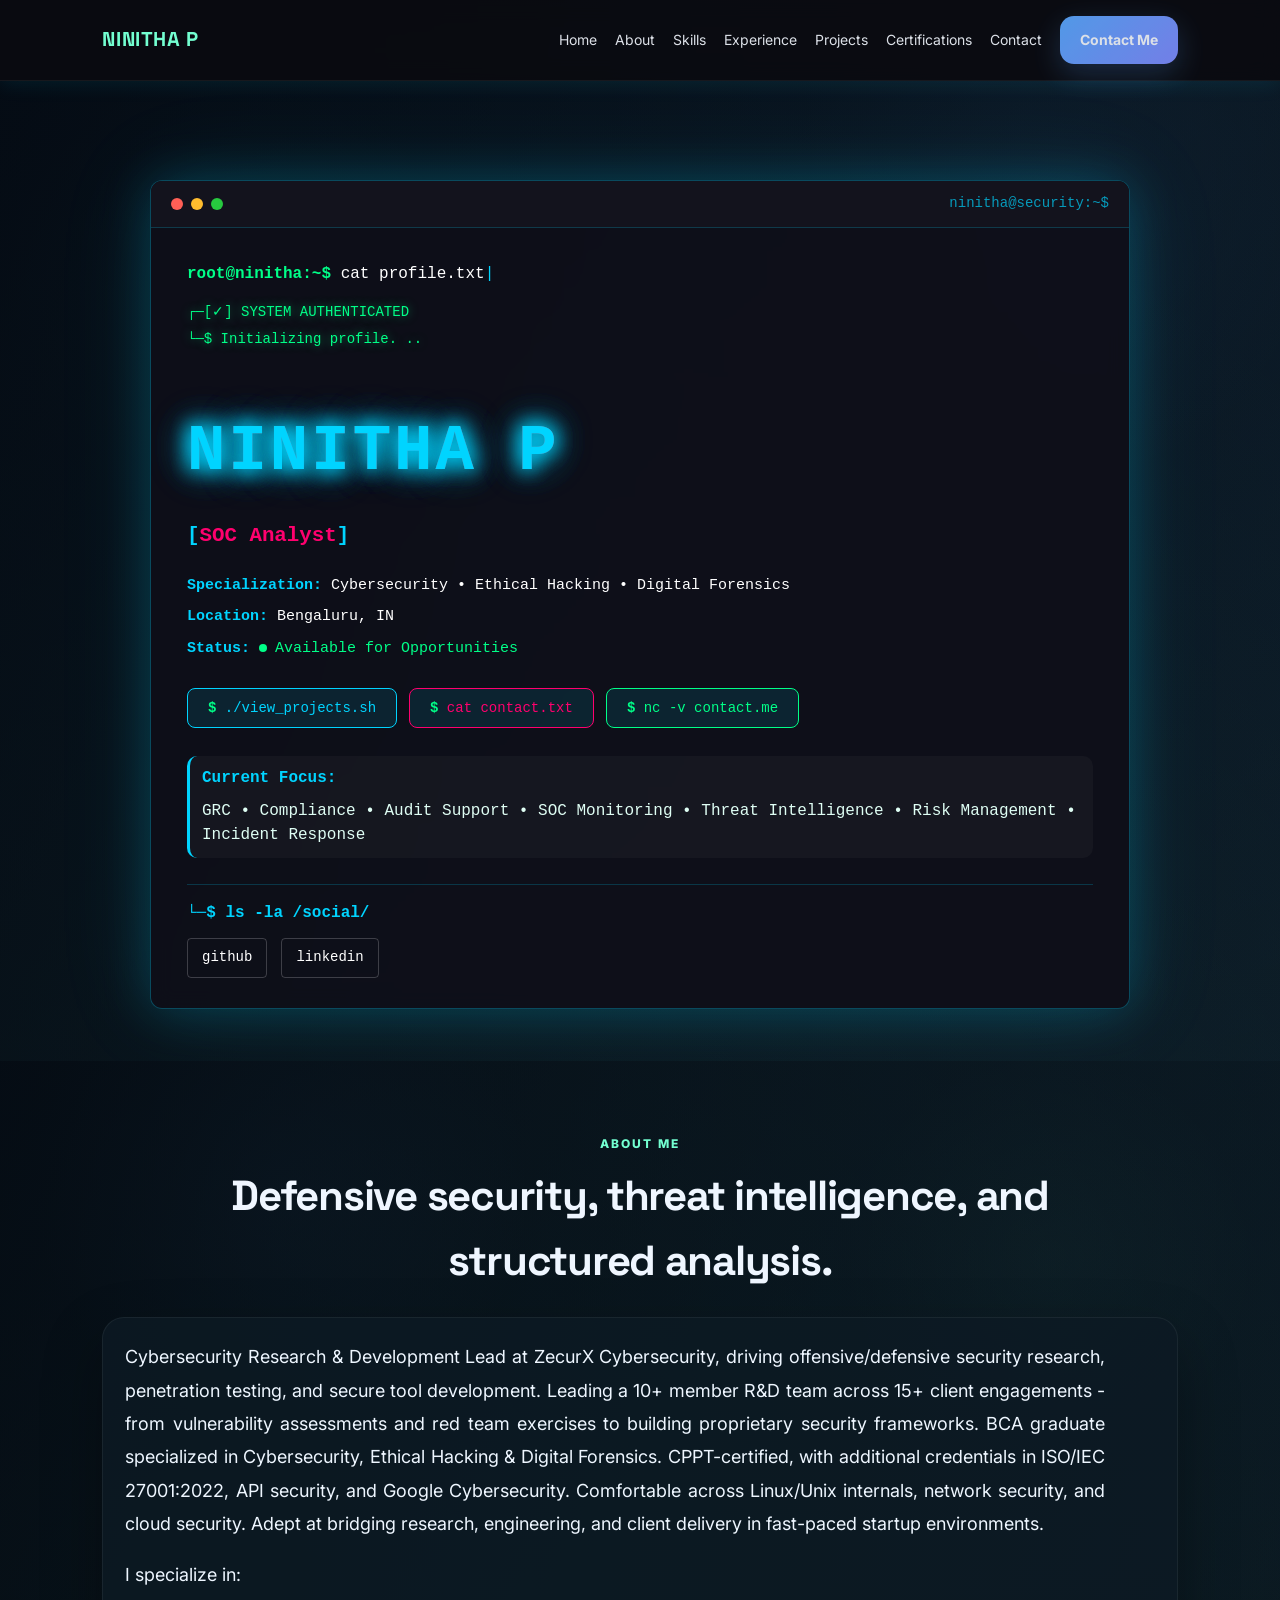
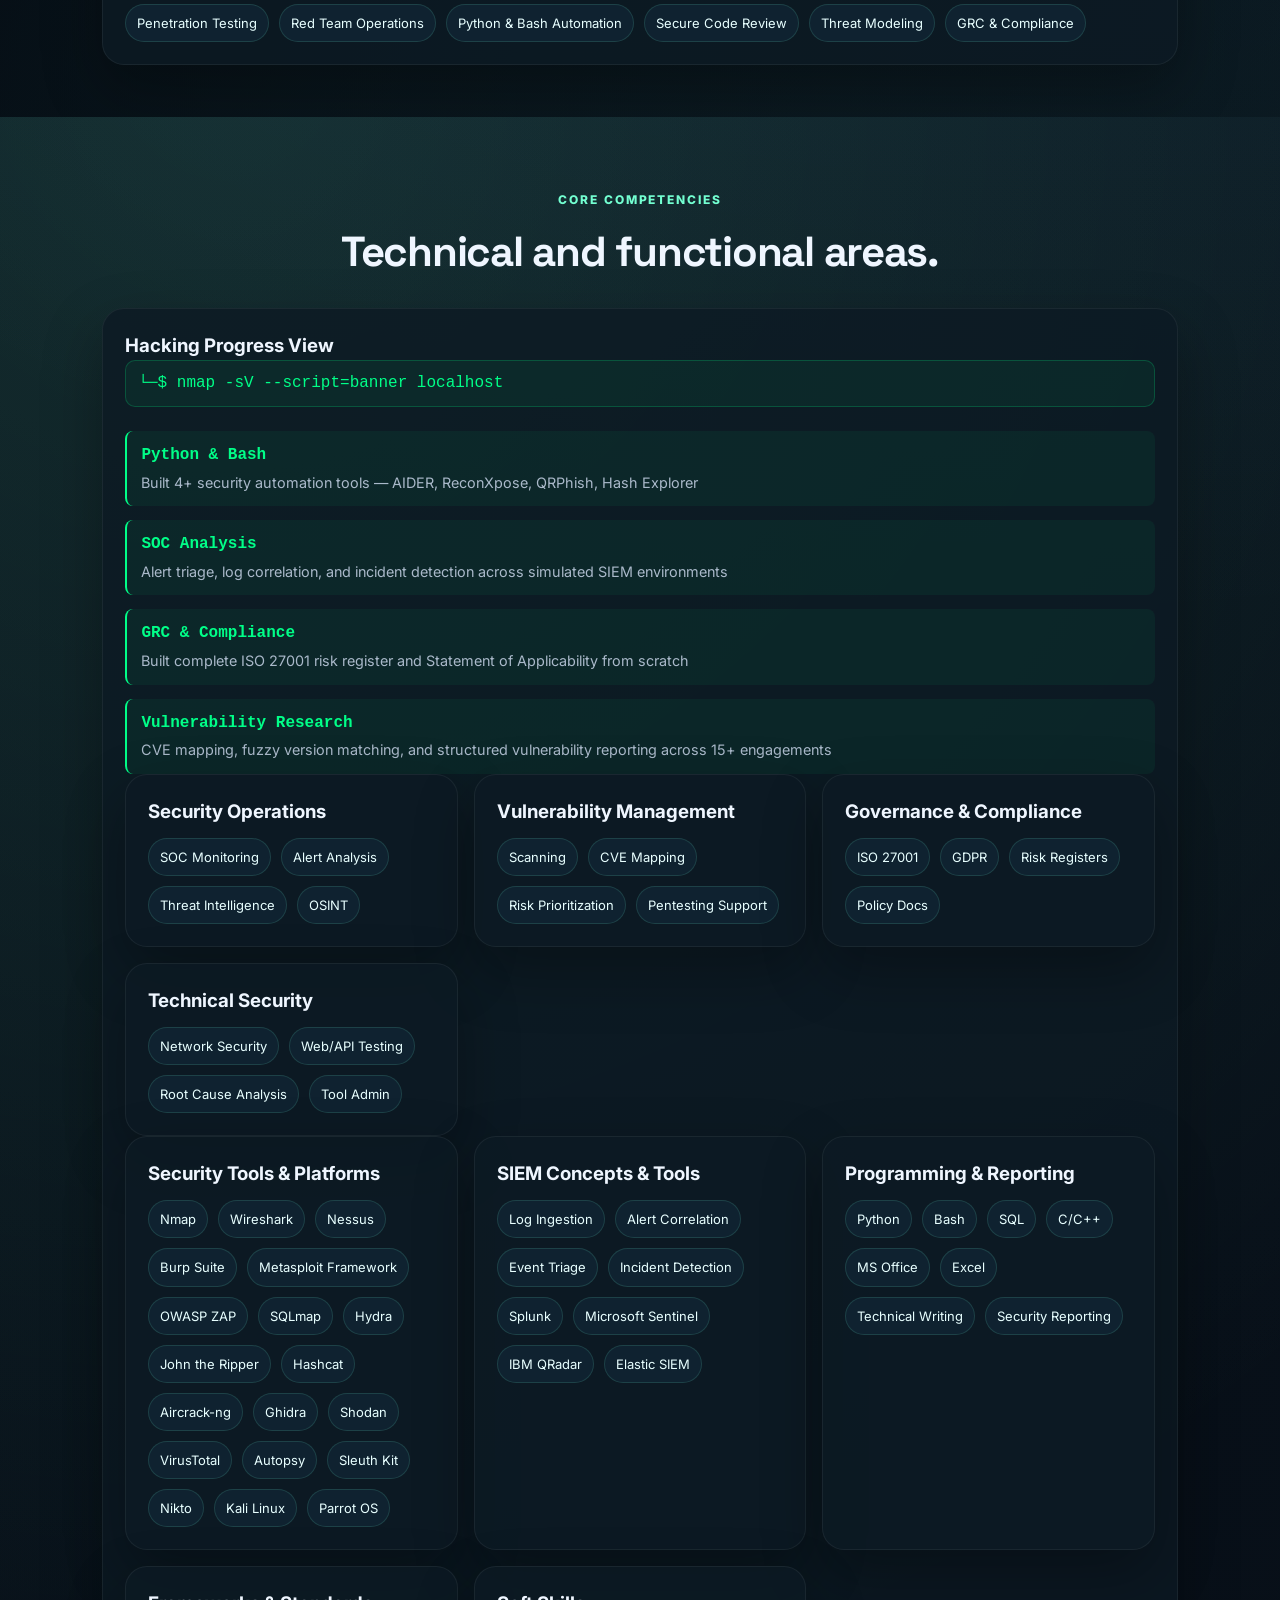
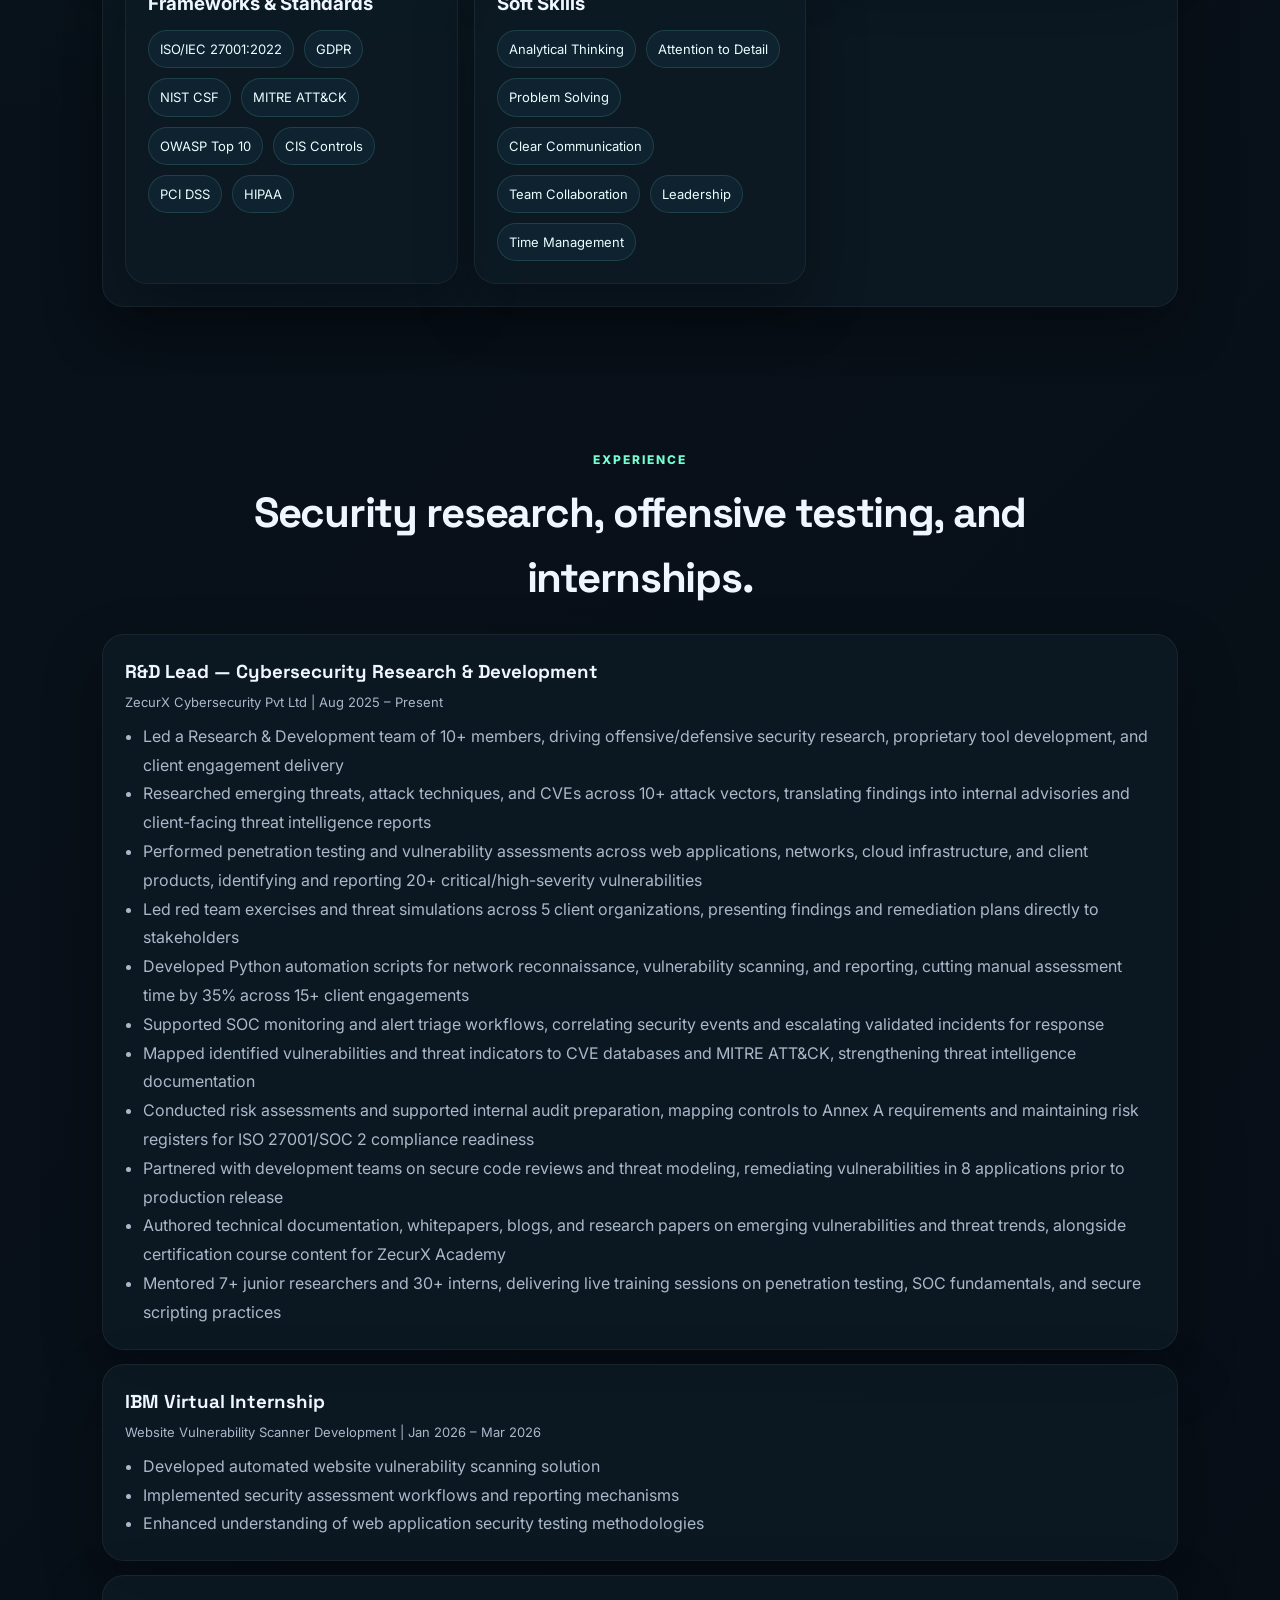
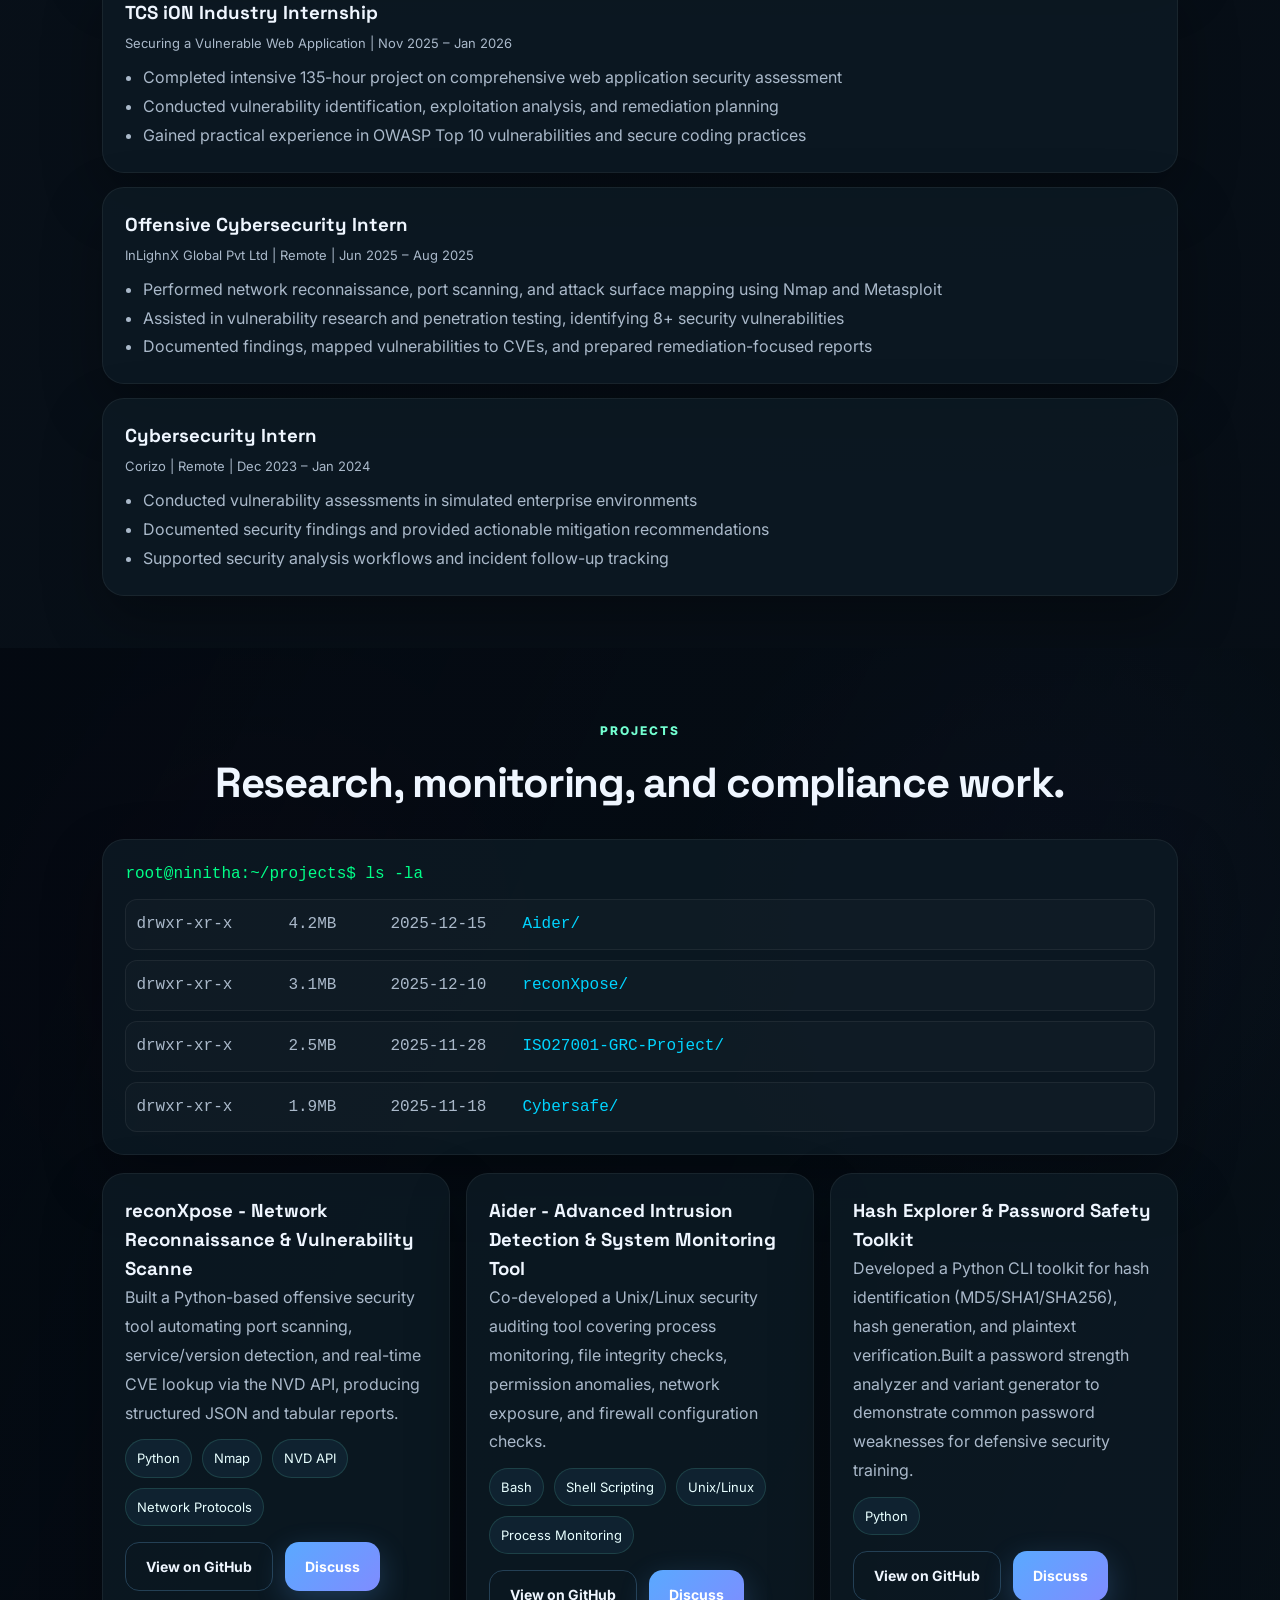
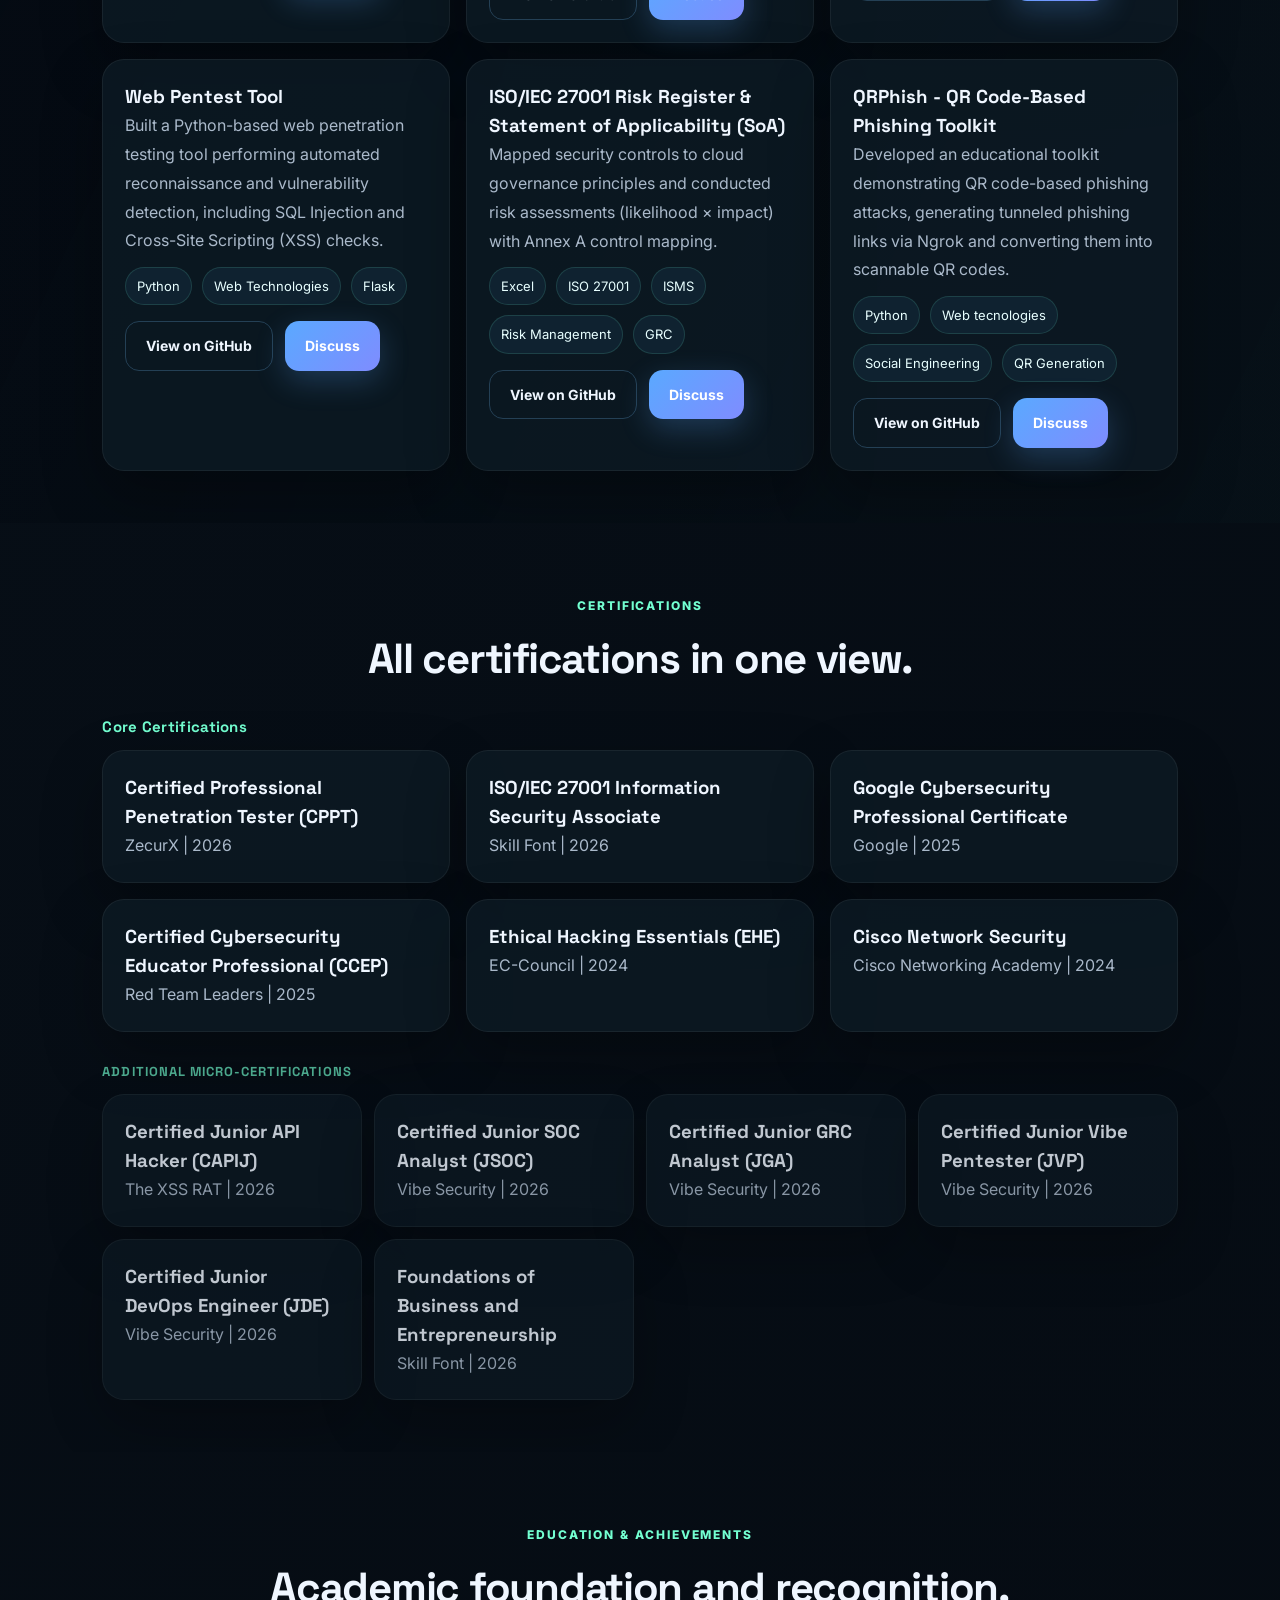
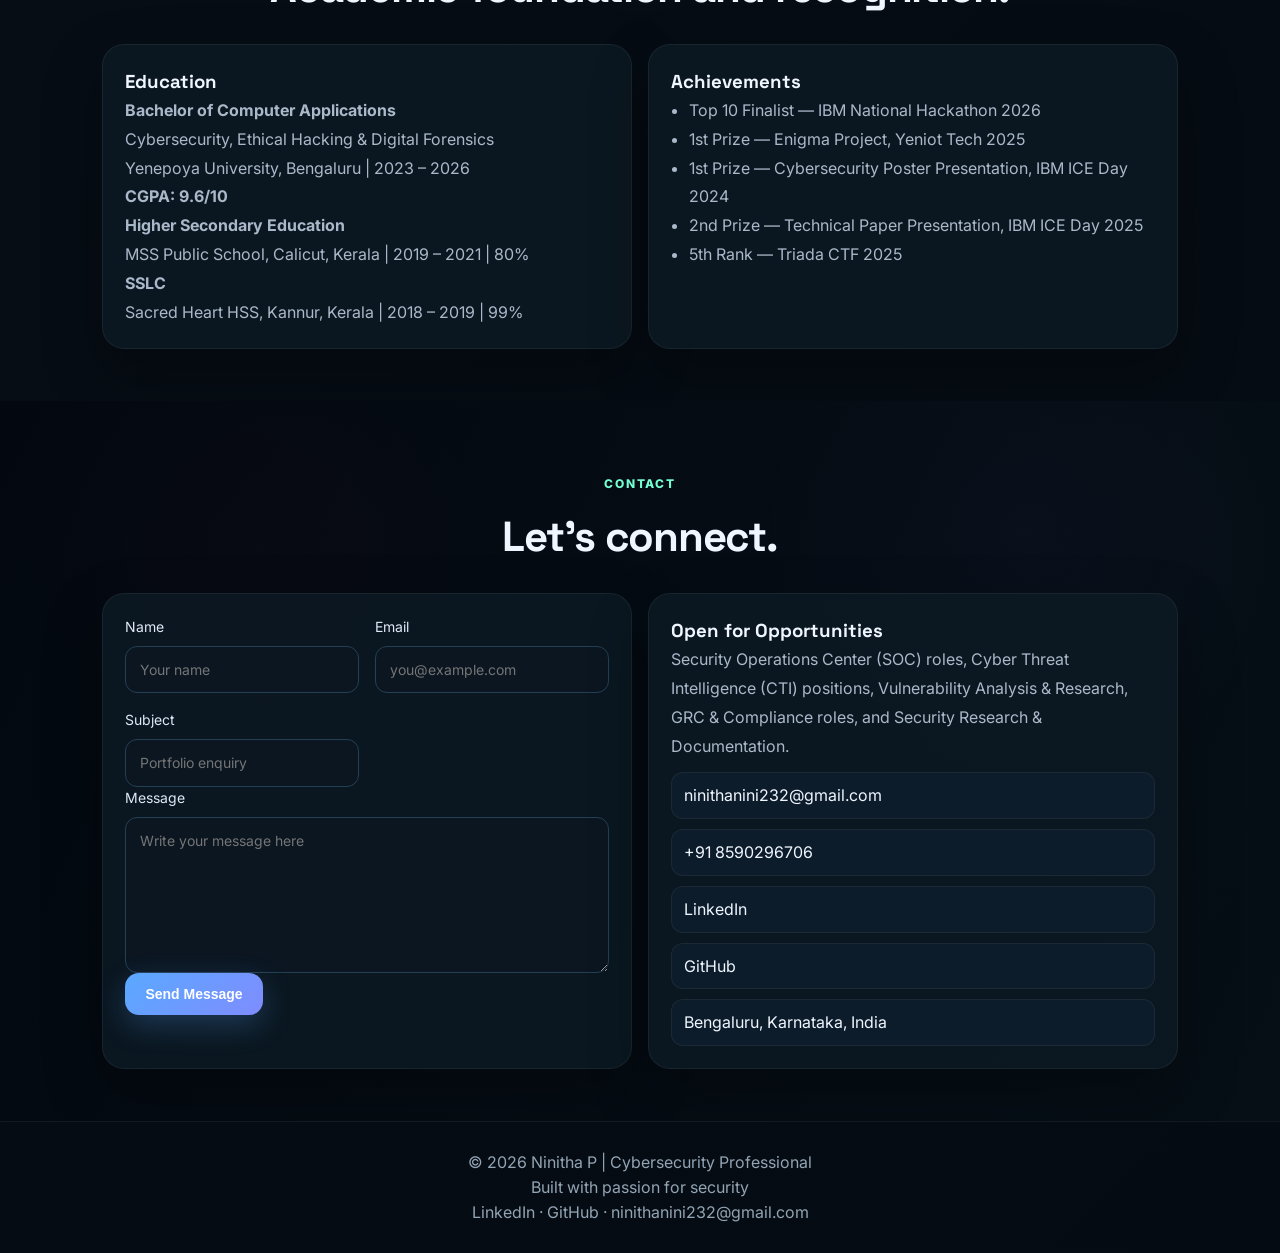
==== commit 79f060c3: "Fix HTML tag list formatting in project cards" ====
--- a/index.html
+++ b/index.html
@@ -267,13 +267,13 @@
           <article class="glass project-card">
             <h3>ISO/IEC 27001 Risk Register & Statement of Applicability (SoA)</h3>
             <p>Mapped security controls to cloud governance principles and conducted risk assessments (likelihood × impact) with Annex A control mapping.</p>
-            <div class="tag-list"><span>Excel</span><span>ISO 27001</span><span>ISMS</span>><span>Risk Management</span><span>GRC</span></div>
+            <div class="tag-list"><span>Excel</span><span>ISO 27001</span><span>ISMS</span><span>Risk Management</span><span>GRC</span></div>
             <div class="card-actions"><a class="button button-secondary" href="https://github.com/Ninitha-67/ISO27001-GRC-Project" target="_blank" rel="noreferrer">View on GitHub</a><a class="button button-primary" href="#contact">Discuss</a></div>
           </article>
            <article class="glass project-card">
             <h3>QRPhish - QR Code-Based Phishing Toolkit</h3>
             <p>Developed an educational toolkit demonstrating QR code-based phishing attacks, generating tunneled phishing links via Ngrok and converting them into scannable QR codes.</p>
-            <div class="tag-list"><span>Python</span><span>Web tecnologies</span><span>Social Engineering</span>><span>QR Generation</span></div>
+            <div class="tag-list"><span>Python</span><span>Web tecnologies</span><span>Social Engineering</span><span>QR Generation</span></div>
             <div class="card-actions"><a class="button button-secondary" href="https://github.com/Ninitha-67/QRPhish" target="_blank" rel="noreferrer">View on GitHub</a><a class="button button-primary" href="#contact">Discuss</a></div>
           </article>
         </div>
